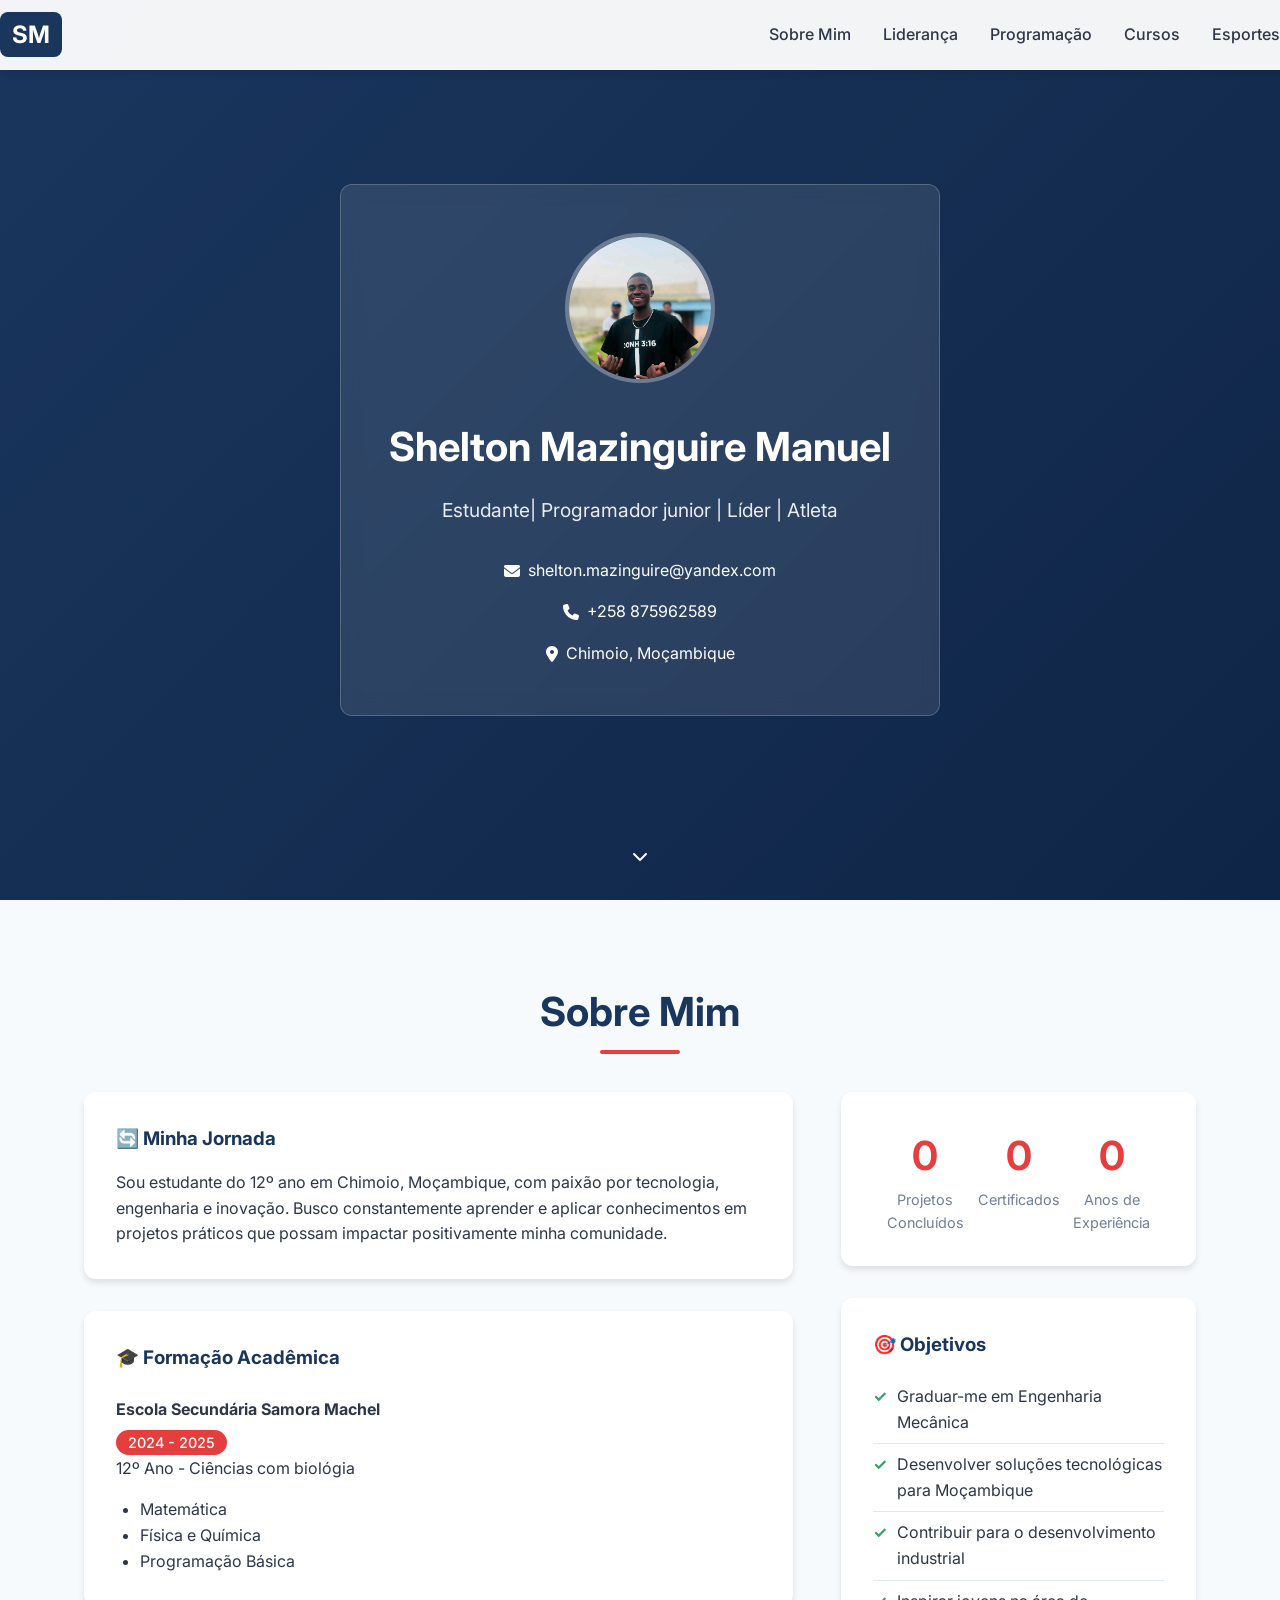
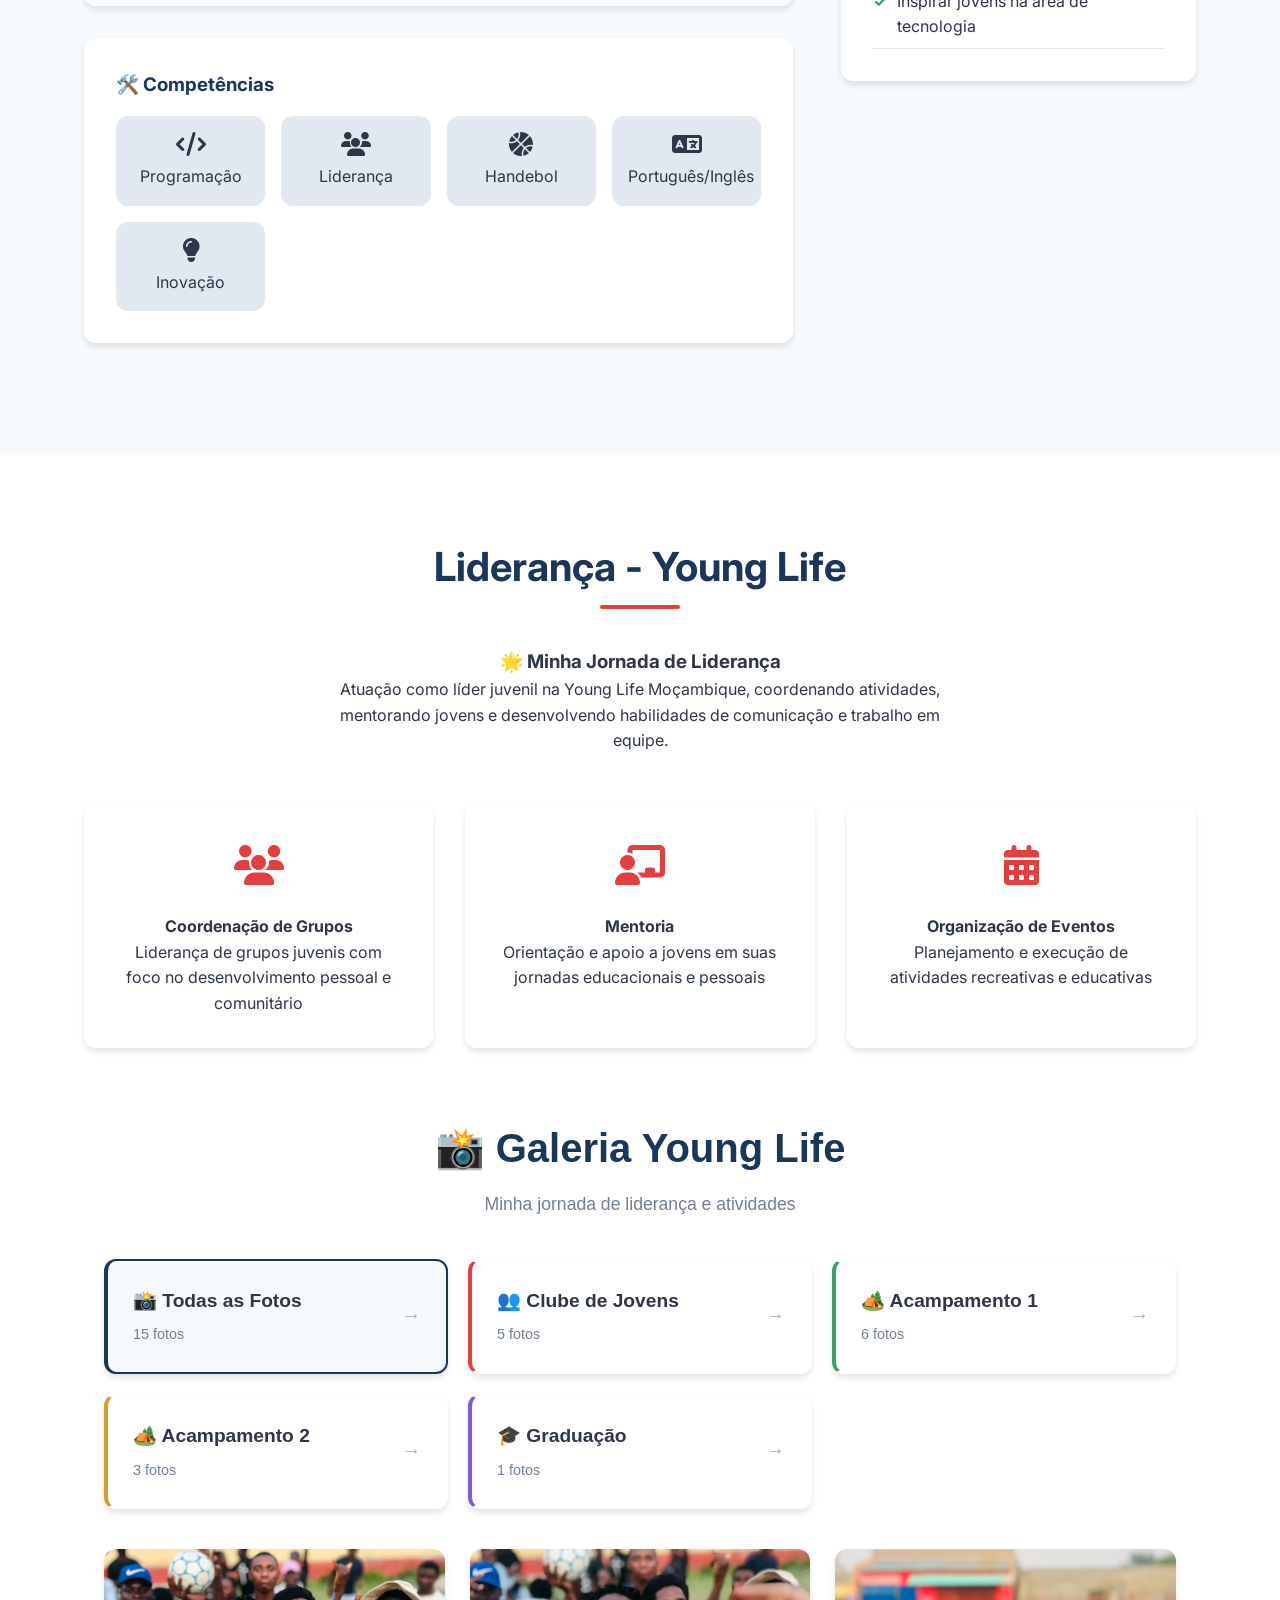
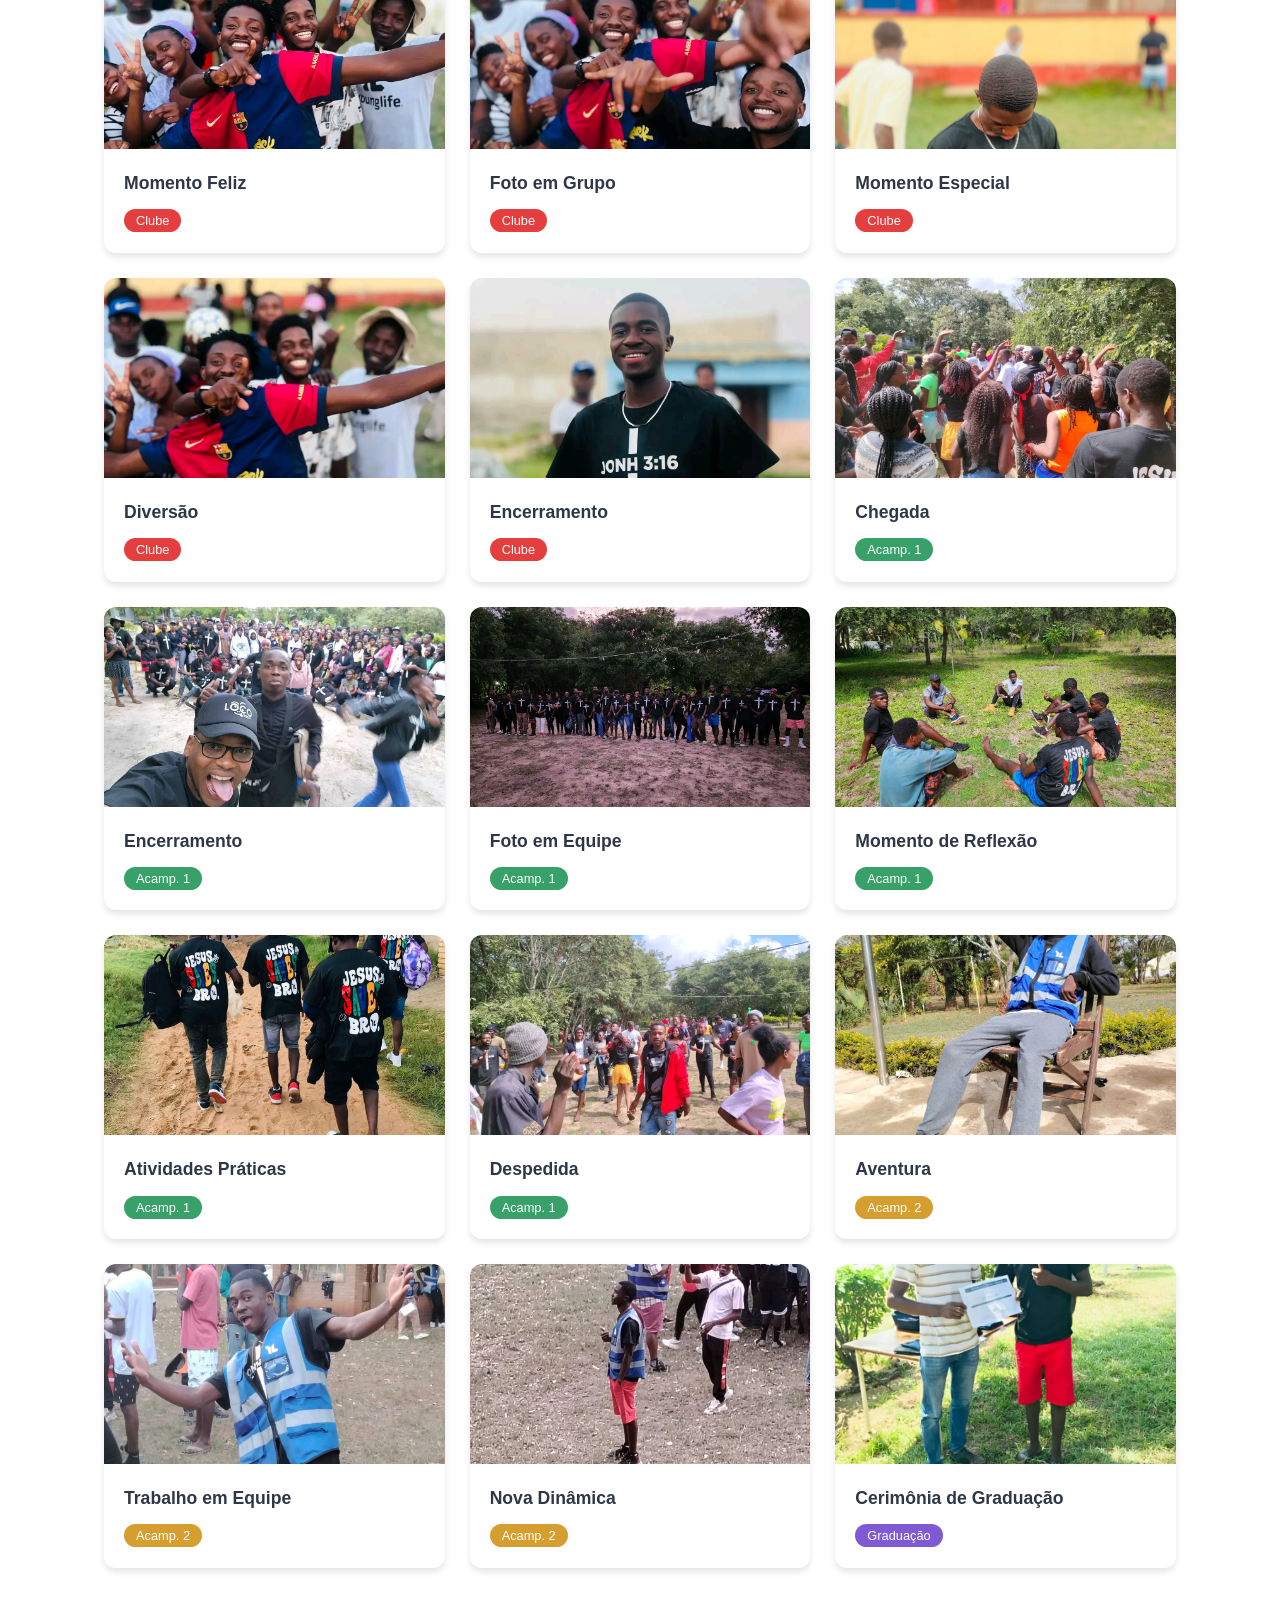
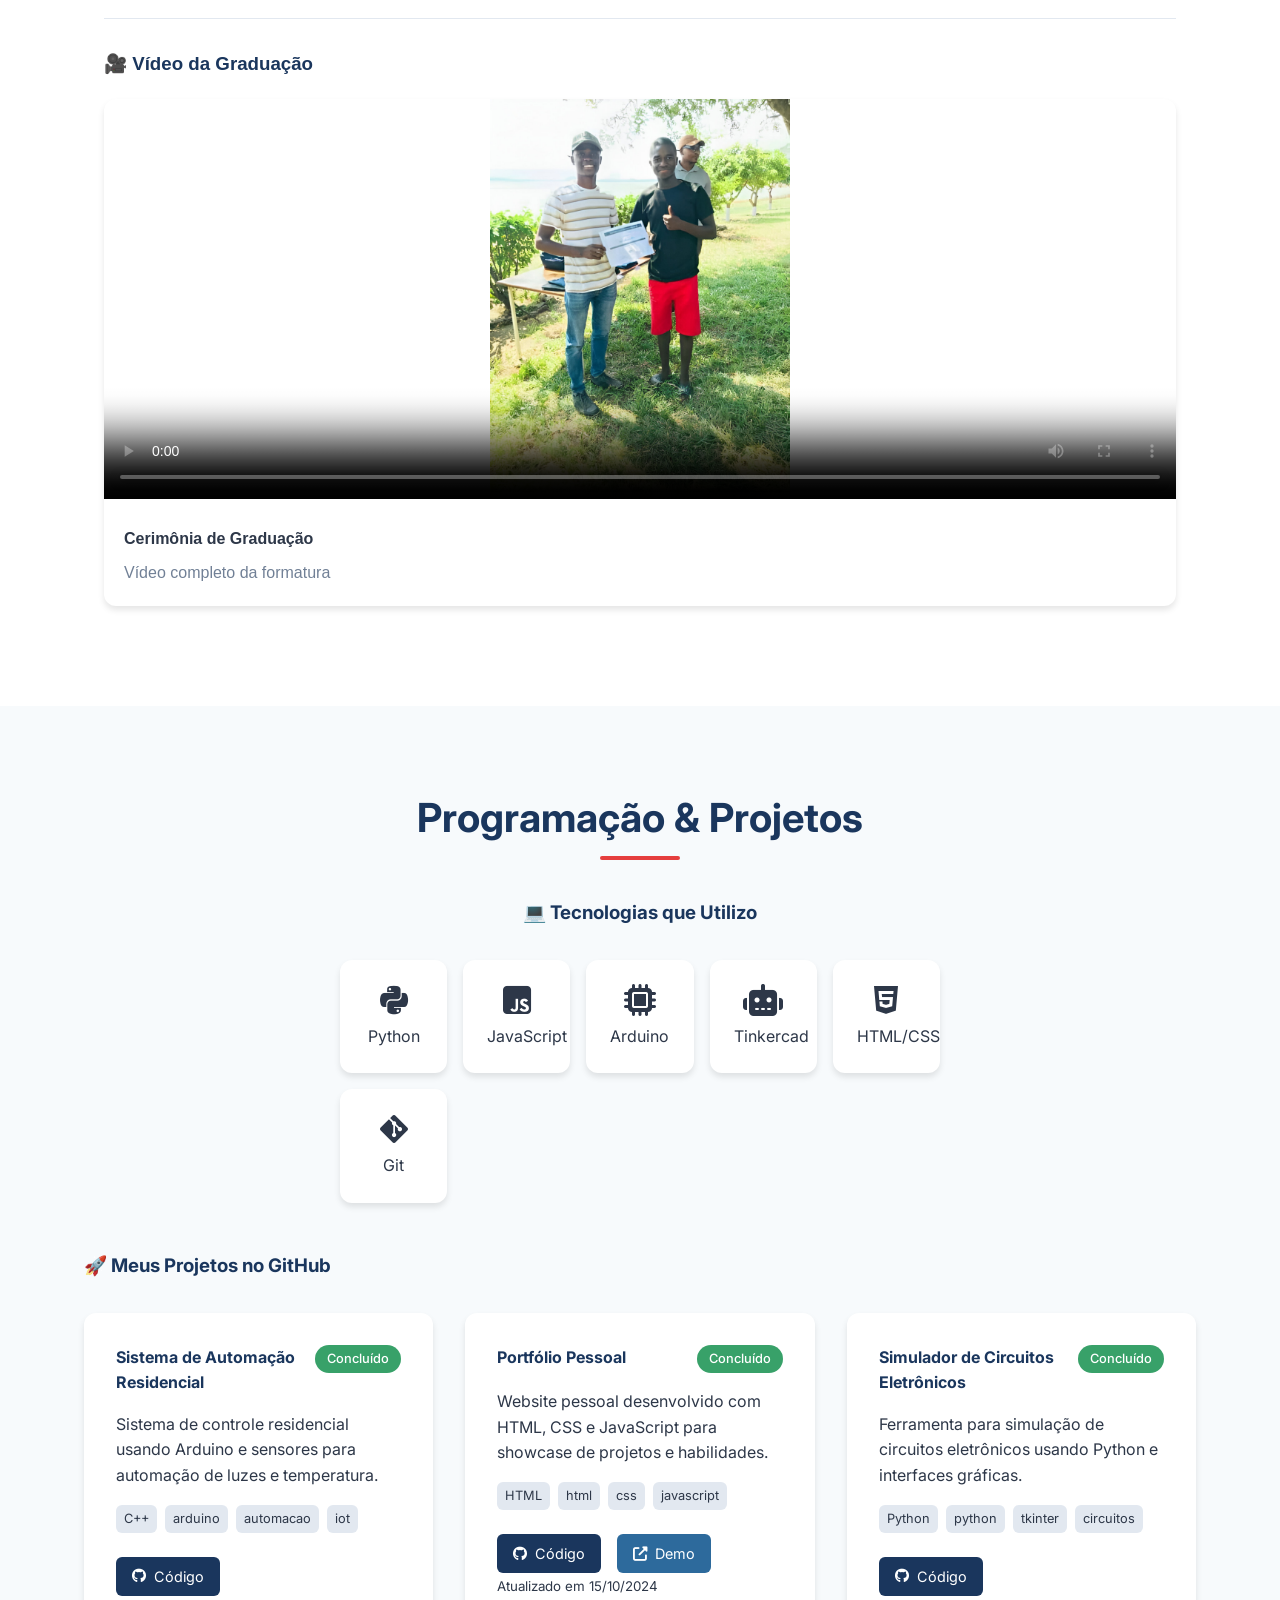
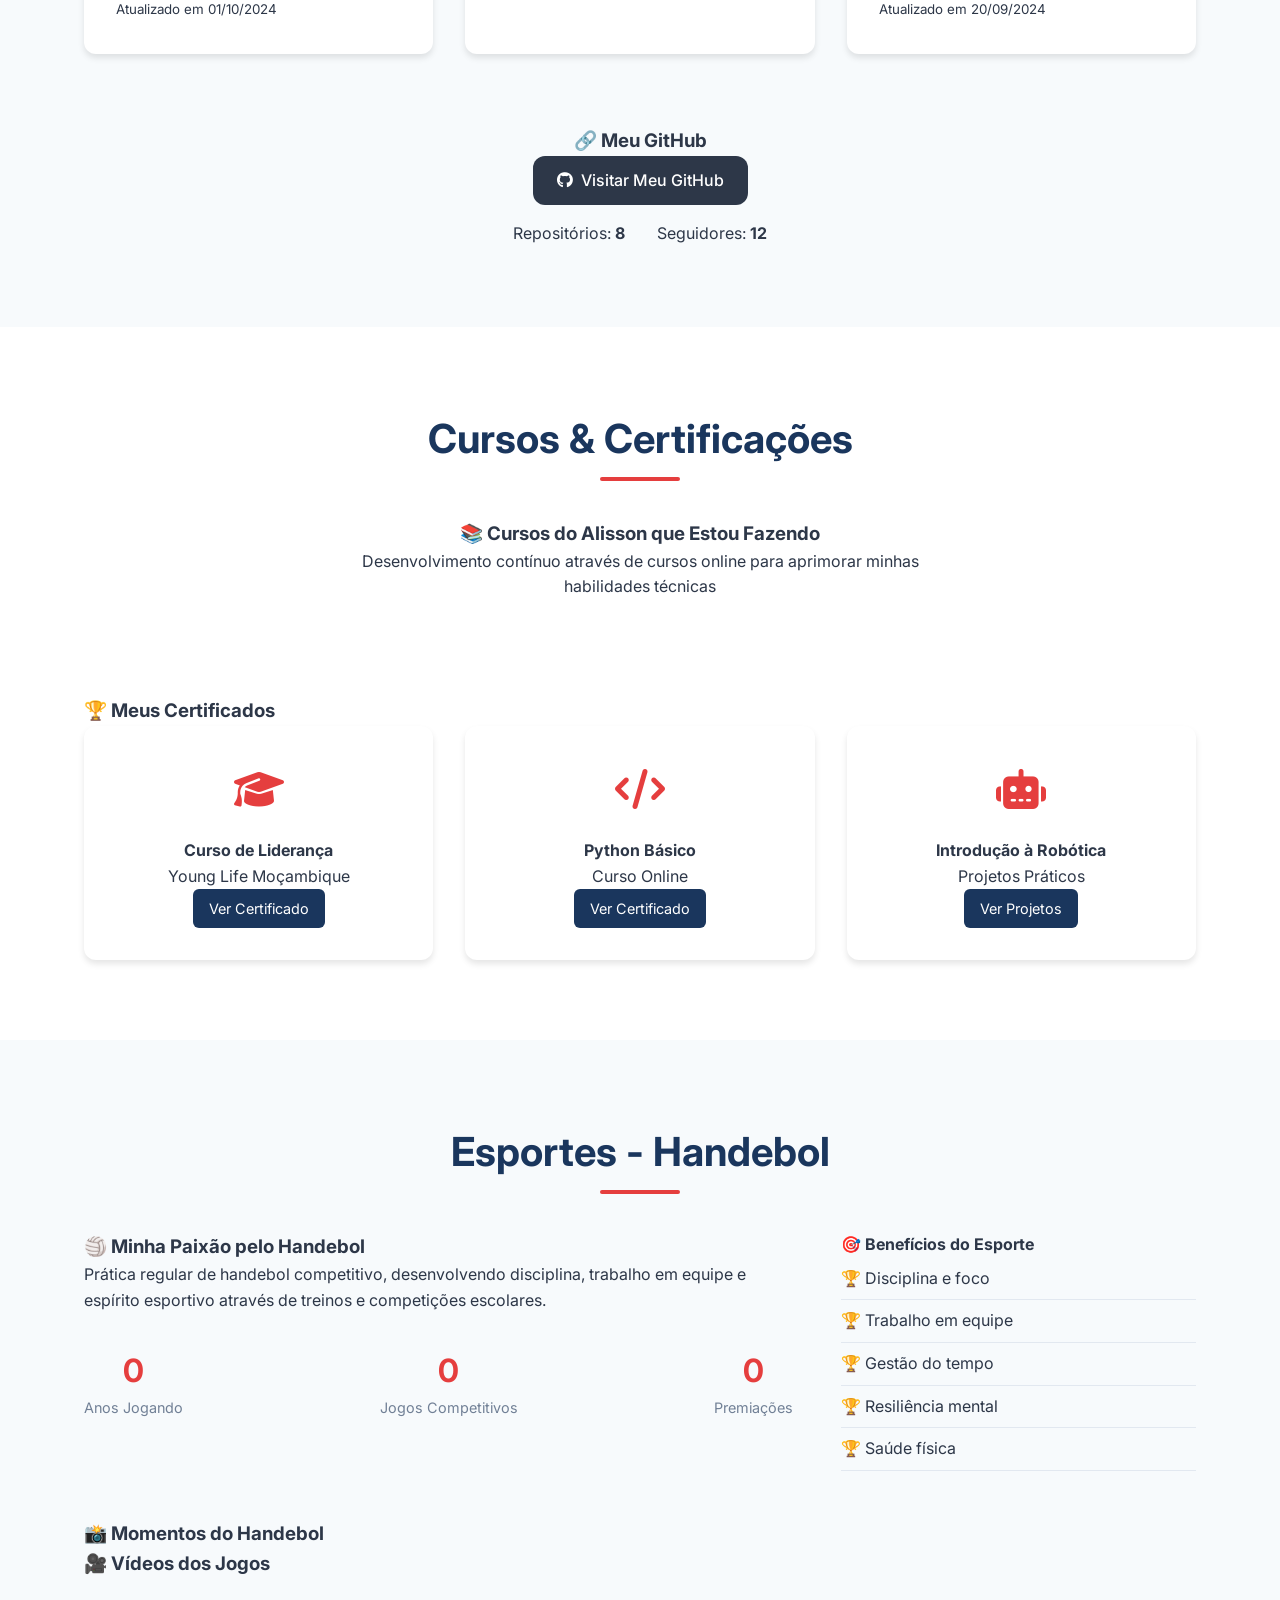
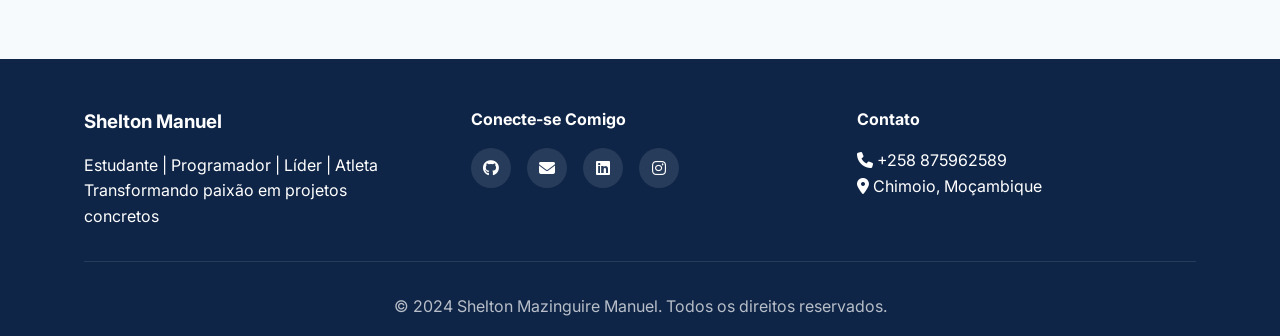
==== index.html @ 77aa652b "🎉 Deploy inicial: Portfólio profissional completo" ====
<!DOCTYPE html>
<html lang="pt-BR">
<head>
    <meta charset="UTF-8">
    <meta name="viewport" content="width=device-width, initial-scale=1.0">
    <title>Shelton Manuel | Engenharia & Tecnologia</title>
    <link rel="stylesheet" href="css/style.css">
    <link href="https://cdnjs.cloudflare.com/ajax/libs/font-awesome/6.4.0/css/all.min.css" rel="stylesheet">
    <link href="https://fonts.googleapis.com/css2?family=Inter:wght@300;400;500;600;700&display=swap" rel="stylesheet">
</head>
<body>
    <!-- Navigation -->
    <nav class="navbar">
        <div class="nav-container">
            <div class="logo">
                <span>SM</span>
            </div>
            <ul class="nav-links">
                <li><a href="#sobre">Sobre Mim</a></li>
                <li><a href="#lideranca">Liderança</a></li>
                <li><a href="#programacao">Programação</a></li>
                <li><a href="#cursos">Cursos</a></li>
                <li><a href="#esportes">Esportes</a></li>
            </ul>
            <div class="hamburger">
                <span></span>
                <span></span>
                <span></span>
            </div>
        </div>
    </nav>

    <!-- Hero Section -->
    <header class="hero">
        <div class="hero-content">
            <div class="profile-card">
                <img src="assets/images/perfil/foto-perfil.jpg" alt="Shelton Manuel" class="profile-img">
                <h1>Shelton Mazinguire Manuel</h1>
                <p class="tagline">Estudante| Programador junior | Líder | Atleta</p>
                <div class="contact-info">
                    <a href="mailto:shelton.mazinguire@yandex.com">
                        <i class="fas fa-envelope"></i>
                        shelton.mazinguire@yandex.com
                    </a>
                    <a href="tel:+258875962589">
                        <i class="fas fa-phone"></i>
                        +258 875962589
                    </a>
                    <span>
                        <i class="fas fa-map-marker-alt"></i>
                        Chimoio, Moçambique
                    </span>
                </div>
            </div>
        </div>
        <div class="scroll-down">
            <i class="fas fa-chevron-down"></i>
        </div>
    </header>

    <!-- Sobre Mim Section -->
    <section id="sobre" class="section">
        <div class="container">
            <h2 class="section-title">Sobre Mim</h2>
            <div class="sobre-content">
                <div class="sobre-text">
                    <div class="intro-card">
                        <h3>🔄 Minha Jornada</h3>
                        <p>Sou estudante do 12º ano em Chimoio, Moçambique, com paixão por tecnologia, engenharia e inovação. Busco constantemente aprender e aplicar conhecimentos em projetos práticos que possam impactar positivamente minha comunidade.</p>
                    </div>
                    
                    <div class="education-card">
                        <h3>🎓 Formação Acadêmica</h3>
                        <div class="education-item">
                            <h4>Escola Secundária Samora Machel</h4>
                            <span class="year">2024 - 2025</span>
                            <p>12º Ano - Ciências com biológia</p>
                            <ul>
                                <li>Matemática</li>
                                <li>Física e Química</li>
                                <li>Programação Básica</li>
                            </ul>
                        </div>
                    </div>

                    <div class="skills-card">
                        <h3>🛠️ Competências</h3>
                        <div class="skills-grid">
                            
                            <div class="skill-item">
                                <i class="fas fa-code"></i>
                                <span>Programação</span>
                            </div>
                            <div class="skill-item">
                                <i class="fas fa-users"></i>
                                <span>Liderança</span>
                            </div>
                            <div class="skill-item">
                                <i class="fas fa-basketball-ball"></i>
                                <span>Handebol</span>
                            </div>
                            <div class="skill-item">
                                <i class="fas fa-language"></i>
                                <span>Português/Inglês</span>
                            </div>
                            <div class="skill-item">
                                <i class="fas fa-lightbulb"></i>
                                <span>Inovação</span>
                            </div>
                        </div>
                    </div>
                </div>
                
                <div class="sobre-visual">
                    <div class="stats-card">
                        <div class="stat">
                            <div class="stat-number" data-count="5">0</div>
                            <div class="stat-label">Projetos Concluídos</div>
                        </div>
                        <div class="stat">
                            <div class="stat-number" data-count="3">0</div>
                            <div class="stat-label">Certificados</div>
                        </div>
                        <div class="stat">
                            <div class="stat-number" data-count="2">0</div>
                            <div class="stat-label">Anos de Experiência</div>
                        </div>
                    </div>
                    
                    <div class="goals-card">
                        <h3>🎯 Objetivos</h3>
                        <ul>
                            <li>Graduar-me em Engenharia Mecânica</li>
                            <li>Desenvolver soluções tecnológicas para Moçambique</li>
                            <li>Contribuir para o desenvolvimento industrial</li>
                            <li>Inspirar jovens na área de tecnologia</li>
                        </ul>
                    </div>
                </div>
            </div>
        </div>
    </section>

    <!-- Liderança Section -->
    <section id="lideranca" class="section bg-light">
        <div class="container">
            <h2 class="section-title">Liderança - Young Life</h2>
            <div class="lideranca-intro">
                <h3>🌟 Minha Jornada de Liderança</h3>
                <p>Atuação como líder juvenil na Young Life Moçambique, coordenando atividades, mentorando jovens e desenvolvendo habilidades de comunicação e trabalho em equipe.</p>
            </div>

            <div class="atividades-grid">
                <div class="atividade-card">
                    <div class="atividade-icon">
                        <i class="fas fa-users"></i>
                    </div>
                    <h4>Coordenação de Grupos</h4>
                    <p>Liderança de grupos juvenis com foco no desenvolvimento pessoal e comunitário</p>
                </div>
                
                <div class="atividade-card">
                    <div class="atividade-icon">
                        <i class="fas fa-chalkboard-teacher"></i>
                    </div>
                    <h4>Mentoria</h4>
                    <p>Orientação e apoio a jovens em suas jornadas educacionais e pessoais</p>
                </div>
                
                <div class="atividade-card">
                    <div class="atividade-icon">
                        <i class="fas fa-calendar-alt"></i>
                    </div>
                    <h4>Organização de Eventos</h4>
                    <p>Planejamento e execução de atividades recreativas e educativas</p>
                </div>
            </div>

            <!-- Galeria Profissional Young Life -->
          <div class="younglife-gallery-section">
            <div id="youngLifeGallery">
        <!-- A galeria profissional será carregada aqui pelo JavaScript -->
               </div>
                </div>
           
        </div>
    </section>

    <!-- Programação Section -->
    <section id="programacao" class="section">
        <div class="container">
            <h2 class="section-title">Programação & Projetos</h2>
            
            <div class="tech-stack">
                <h3>💻 Tecnologias que Utilizo</h3>
                <div class="tech-grid">
                    <div class="tech-item">
                        <i class="fab fa-python"></i>
                        <span>Python</span>
                    </div>
                    <div class="tech-item">
                        <i class="fab fa-js-square"></i>
                        <span>JavaScript</span>
                    </div>
                    <div class="tech-item">
                        <i class="fas fa-microchip"></i>
                        <span>Arduino</span>
                    </div>
                    <div class="tech-item">
                        <i class="fas fa-robot"></i>
                        <span>Tinkercad</span>
                    </div>
                    <div class="tech-item">
                        <i class="fab fa-html5"></i>
                        <span>HTML/CSS</span>
                    </div>
                    <div class="tech-item">
                        <i class="fab fa-git-alt"></i>
                        <span>Git</span>
                    </div>
                </div>
            </div>

            <!-- Projetos GitHub -->
            <div class="projetos-section">
                <h3>🚀 Meus Projetos no GitHub</h3>
                <div class="projetos-grid" id="projetosGitHub">
                    <!-- Projetos carregados via JavaScript -->
                </div>
            </div>

            <!-- Links GitHub -->
            <div class="github-links">
                <h3>🔗 Meu GitHub</h3>
                <div class="github-stats">
                    <a href="https://github.com/sheltonmanuel" class="github-btn" target="_blank">
                        <i class="fab fa-github"></i>
                        Visitar Meu GitHub
                    </a>
                    <div class="stats">
                        <span class="stat">Repositórios: <strong id="repoCount">0</strong></span>
                        <span class="stat">Seguidores: <strong id="followersCount">0</strong></span>
                    </div>
                </div>
            </div>
        </div>
    </section>

    <!-- Cursos Section -->
    <section id="cursos" class="section bg-light">
        <div class="container">
            <h2 class="section-title">Cursos & Certificações</h2>
            
            <div class="cursos-header">
                <h3>📚 Cursos do Alisson que Estou Fazendo</h3>
                <p>Desenvolvimento contínuo através de cursos online para aprimorar minhas habilidades técnicas</p>
            </div>

            <div class="cursos-grid" id="cursosGrid">
                <!-- Cursos carregados via JavaScript -->
            </div>

            <!-- Certificados -->
            <div class="certificados-section">
                <h3>🏆 Meus Certificados</h3>
                <div class="certificados-grid">
                    <div class="certificado-card">
                        <div class="certificado-icon">
                            <i class="fas fa-graduation-cap"></i>
                        </div>
                        <h4>Curso de Liderança</h4>
                        <p>Young Life Moçambique</p>
                        <a href="#" class="btn-link">Ver Certificado</a>
                    </div>
                    
                    <div class="certificado-card">
                        <div class="certificado-icon">
                            <i class="fas fa-code"></i>
                        </div>
                        <h4>Python Básico</h4>
                        <p>Curso Online</p>
                        <a href="#" class="btn-link">Ver Certificado</a>
                    </div>
                    
                    <div class="certificado-card">
                        <div class="certificado-icon">
                            <i class="fas fa-robot"></i>
                        </div>
                        <h4>Introdução à Robótica</h4>
                        <p>Projetos Práticos</p>
                        <a href="#" class="btn-link">Ver Projetos</a>
                    </div>
                </div>
            </div>
        </div>
    </section>

    <!-- Esportes Section -->
    <section id="esportes" class="section">
        <div class="container">
            <h2 class="section-title">Esportes - Handebol</h2>
            
            <div class="esportes-intro">
                <div class="esportes-content">
                    <h3>🏐 Minha Paixão pelo Handebol</h3>
                    <p>Prática regular de handebol competitivo, desenvolvendo disciplina, trabalho em equipe e espírito esportivo através de treinos e competições escolares.</p>
                    
                    <div class="esportes-stats">
                        <div class="esporte-stat">
                            <div class="esporte-number" data-count="3">0</div>
                            <div class="esporte-label">Anos Jogando</div>
                        </div>
                        <div class="esporte-stat">
                            <div class="esporte-number" data-count="15">0</div>
                            <div class="esporte-label">Jogos Competitivos</div>
                        </div>
                        <div class="esporte-stat">
                            <div class="esporte-number" data-count="5">0</div>
                            <div class="esporte-label">Premiações</div>
                        </div>
                    </div>
                </div>
                
                <div class="esportes-beneficios">
                    <h4>🎯 Benefícios do Esporte</h4>
                    <ul>
                        <li>Disciplina e foco</li>
                        <li>Trabalho em equipe</li>
                        <li>Gestão do tempo</li>
                        <li>Resiliência mental</li>
                        <li>Saúde física</li>
                    </ul>
                </div>
            </div>

            <!-- Galeria de Esportes -->
            <div class="galeria-esportes">
                <h3>📸 Momentos do Handebol</h3>
                <div class="galeria-grid" id="galeriaEsportes">
                    <!-- Fotos carregadas via JavaScript -->
                </div>
            </div>

            <!-- Vídeos -->
            <div class="videos-section">
                <h3>🎥 Vídeos dos Jogos</h3>
                <div class="videos-grid" id="videosGrid">
                    <!-- Vídeos carregados via JavaScript -->
                </div>
            </div>
        </div>
    </section>

    <!-- Footer -->
    <footer class="footer">
        <div class="container">
            <div class="footer-content">
                <div class="footer-info">
                    <h3>Shelton Manuel</h3>
                    <p>Estudante | Programador | Líder | Atleta</p>
                    <p>Transformando paixão em projetos concretos</p>
                </div>
                
                <div class="footer-links">
                    <h4>Conecte-se Comigo</h4>
                    <div class="social-links">
                        <a href="https://github.com/sheltonmanuel" target="_blank">
                            <i class="fab fa-github"></i>
                        </a>
                        <a href="mailto:shelton.mazinguire@yandex.com">
                            <i class="fas fa-envelope"></i>
                        </a>
                        <a href="#">
                            <i class="fab fa-linkedin"></i>
                        </a>
                        <a href="#">
                            <i class="fab fa-instagram"></i>
                        </a>
                    </div>
                </div>
                
                <div class="footer-contact">
                    <h4>Contato</h4>
                    <p><i class="fas fa-phone"></i> +258 875962589</p>
                    <p><i class="fas fa-map-marker-alt"></i> Chimoio, Moçambique</p>
                </div>
            </div>
            
            <div class="footer-bottom">
                <p>&copy; 2024 Shelton Mazinguire Manuel. Todos os direitos reservados.</p>
            </div>
        </div>
    </footer>

    <!-- Scripts -->
    <script src="js/main.js"></script>
    <script src="js/galeria.js"></script>
    <script src="js/projetos.js"></script>
</body>
</html>
---- css/style.css ----
:root {
    --primary: #1a365d;
    --primary-dark: #0f2547;
    --secondary: #2d6a9c;
    --accent: #e53e3e;
    --accent-light: #fc8181;
    --light: #f7fafc;
    --dark: #2d3748;
    --gray: #718096;
    --gray-light: #e2e8f0;
    --success: #38a169;
    --transition: all 0.3s ease;
    --shadow: 0 4px 6px rgba(0, 0, 0, 0.1);
    --shadow-lg: 0 10px 25px rgba(0, 0, 0, 0.15);
    --radius: 12px;
}

* {
    margin: 0;
    padding: 0;
    box-sizing: border-box;
}

html {
    scroll-behavior: smooth;
}

body {
    font-family: 'Inter', sans-serif;
    background-color: var(--light);
    color: var(--dark);
    line-height: 1.6;
}

.container {
    width: 90%;
    max-width: 1200px;
    margin: 0 auto;
    padding: 0 20px;
}

.section {
    padding: 80px 0;
}

.bg-light {
    background: white;
}

/* Navigation */
.navbar {
    position: fixed;
    top: 0;
    left: 0;
    width: 100%;
    background: rgba(255, 255, 255, 0.95);
    backdrop-filter: blur(10px);
    z-index: 1000;
    padding: 1rem 0;
    box-shadow: var(--shadow);
}

.nav-container {
    display: flex;
    justify-content: space-between;
    align-items: center;
}

.logo {
    font-size: 1.5rem;
    font-weight: 700;
    color: var(--primary);
}

.logo span {
    background: var(--primary);
    color: white;
    padding: 8px 12px;
    border-radius: 8px;
}

.nav-links {
    display: flex;
    list-style: none;
    gap: 2rem;
}

.nav-links a {
    text-decoration: none;
    color: var(--dark);
    font-weight: 500;
    transition: var(--transition);
    position: relative;
}

.nav-links a:hover {
    color: var(--accent);
}

.nav-links a::after {
    content: '';
    position: absolute;
    bottom: -5px;
    left: 0;
    width: 0;
    height: 2px;
    background: var(--accent);
    transition: var(--transition);
}

.nav-links a:hover::after {
    width: 100%;
}

.hamburger {
    display: none;
    flex-direction: column;
    gap: 4px;
    cursor: pointer;
}

.hamburger span {
    width: 25px;
    height: 3px;
    background: var(--dark);
    transition: var(--transition);
}

/* Hero Section */
.hero {
    background: linear-gradient(135deg, var(--primary) 0%, var(--primary-dark) 100%);
    color: white;
    min-height: 100vh;
    display: flex;
    align-items: center;
    justify-content: center;
    position: relative;
    text-align: center;
}

.hero-content {
    max-width: 800px;
    padding: 2rem;
}

.profile-card {
    background: rgba(255, 255, 255, 0.1);
    backdrop-filter: blur(10px);
    padding: 3rem;
    border-radius: var(--radius);
    border: 1px solid rgba(255, 255, 255, 0.2);
}

.profile-img {
    width: 150px;
    height: 150px;
    border-radius: 50%;
    object-fit: cover;
    border: 4px solid rgba(255, 255, 255, 0.3);
    margin-bottom: 1.5rem;
}

.hero h1 {
    font-size: 2.5rem;
    margin-bottom: 1rem;
}

.tagline {
    font-size: 1.2rem;
    margin-bottom: 2rem;
    opacity: 0.9;
}

.contact-info {
    display: flex;
    flex-direction: column;
    gap: 1rem;
    align-items: center;
}

.contact-info a, .contact-info span {
    color: white;
    text-decoration: none;
    display: flex;
    align-items: center;
    gap: 0.5rem;
    transition: var(--transition);
}

.contact-info a:hover {
    color: var(--accent-light);
}

.scroll-down {
    position: absolute;
    bottom: 30px;
    left: 50%;
    transform: translateX(-50%);
    animation: bounce 2s infinite;
}

@keyframes bounce {
    0%, 20%, 50%, 80%, 100% {
        transform: translateY(0) translateX(-50%);
    }
    40% {
        transform: translateY(-10px) translateX(-50%);
    }
    60% {
        transform: translateY(-5px) translateX(-50%);
    }
}

/* Section Titles */
.section-title {
    text-align: center;
    font-size: 2.5rem;
    margin-bottom: 3rem;
    color: var(--primary);
    position: relative;
}

.section-title::after {
    content: '';
    position: absolute;
    bottom: -10px;
    left: 50%;
    transform: translateX(-50%);
    width: 80px;
    height: 4px;
    background: var(--accent);
    border-radius: 2px;
}

/* Sobre Mim Section */
.sobre-content {
    display: grid;
    grid-template-columns: 2fr 1fr;
    gap: 3rem;
}

.intro-card, .education-card, .skills-card, .stats-card, .goals-card {
    background: white;
    padding: 2rem;
    border-radius: var(--radius);
    box-shadow: var(--shadow);
    margin-bottom: 2rem;
}

.intro-card h3, .education-card h3, .skills-card h3, .goals-card h3 {
    color: var(--primary);
    margin-bottom: 1rem;
    display: flex;
    align-items: center;
    gap: 0.5rem;
}

.education-item {
    margin-top: 1.5rem;
}

.education-item h4 {
    color: var(--dark);
    margin-bottom: 0.5rem;
}

.year {
    background: var(--accent);
    color: white;
    padding: 4px 12px;
    border-radius: 20px;
    font-size: 0.9rem;
    font-weight: 500;
}

.education-item ul {
    margin-top: 1rem;
    padding-left: 1.5rem;
}

.skills-grid {
    display: grid;
    grid-template-columns: repeat(auto-fit, minmax(120px, 1fr));
    gap: 1rem;
    margin-top: 1rem;
}

.skill-item {
    background: var(--gray-light);
    padding: 1rem;
    border-radius: var(--radius);
    text-align: center;
    transition: var(--transition);
}

.skill-item:hover {
    background: var(--primary);
    color: white;
    transform: translateY(-5px);
}

.skill-item i {
    font-size: 1.5rem;
    margin-bottom: 0.5rem;
    display: block;
}

.stats-card {
    display: flex;
    justify-content: space-between;
    text-align: center;
}

.stat-number {
    font-size: 2.5rem;
    font-weight: 700;
    color: var(--accent);
}

.stat-label {
    font-size: 0.9rem;
    color: var(--gray);
}

.goals-card ul {
    list-style: none;
}

.goals-card li {
    padding: 0.5rem 0;
    border-bottom: 1px solid var(--gray-light);
    position: relative;
    padding-left: 1.5rem;
}

.goals-card li::before {
    content: '✓';
    position: absolute;
    left: 0;
    color: var(--success);
    font-weight: bold;
}

/* Liderança Section */
.lideranca-intro {
    text-align: center;
    max-width: 600px;
    margin: 0 auto 3rem;
}

.atividades-grid {
    display: grid;
    grid-template-columns: repeat(auto-fit, minmax(250px, 1fr));
    gap: 2rem;
    margin-bottom: 3rem;
}

.atividade-card {
    background: white;
    padding: 2rem;
    border-radius: var(--radius);
    text-align: center;
    box-shadow: var(--shadow);
    transition: var(--transition);
}

.atividade-card:hover {
    transform: translateY(-5px);
    box-shadow: var(--shadow-lg);
}

.atividade-icon {
    font-size: 2.5rem;
    color: var(--accent);
    margin-bottom: 1rem;
}

/* Galeria */
.galeria-section {
    margin-top: 3rem;
}

.galeria-section h3 {
    margin-bottom: 2rem;
    color: var(--primary);
}

.galeria-grid {
    display: grid;
    grid-template-columns: repeat(auto-fit, minmax(250px, 1fr));
    gap: 1rem;
}

.galeria-item {
    position: relative;
    border-radius: var(--radius);
    overflow: hidden;
    cursor: pointer;
    aspect-ratio: 1;
}

.galeria-item img {
    width: 100%;
    height: 100%;
    object-fit: cover;
    transition: var(--transition);
}

.galeria-item:hover img {
    transform: scale(1.1);
}

/* Programação Section */
.tech-stack {
    margin-bottom: 3rem;
}

.tech-stack h3 {
    text-align: center;
    margin-bottom: 2rem;
    color: var(--primary);
}

.tech-grid {
    display: grid;
    grid-template-columns: repeat(auto-fit, minmax(100px, 1fr));
    gap: 1rem;
    max-width: 600px;
    margin: 0 auto;
}

.tech-item {
    background: white;
    padding: 1.5rem;
    border-radius: var(--radius);
    text-align: center;
    box-shadow: var(--shadow);
    transition: var(--transition);
}

.tech-item:hover {
    transform: translateY(-5px);
    box-shadow: var(--shadow-lg);
}

.tech-item i {
    font-size: 2rem;
    margin-bottom: 0.5rem;
    display: block;
}

/* Projetos */
.projetos-section {
    margin: 3rem 0;
}

.projetos-section h3 {
    margin-bottom: 2rem;
    color: var(--primary);
}

.projetos-grid {
    display: grid;
    grid-template-columns: repeat(auto-fit, minmax(300px, 1fr));
    gap: 2rem;
}

.projeto-card {
    background: white;
    padding: 2rem;
    border-radius: var(--radius);
    box-shadow: var(--shadow);
    transition: var(--transition);
}

.projeto-card:hover {
    transform: translateY(-5px);
    box-shadow: var(--shadow-lg);
}

.projeto-card h4 {
    color: var(--primary);
    margin-bottom: 1rem;
}

.projeto-links {
    display: flex;
    gap: 1rem;
    margin-top: 1rem;
}

.btn-link {
    display: inline-flex;
    align-items: center;
    gap: 0.5rem;
    padding: 8px 16px;
    background: var(--primary);
    color: white;
    text-decoration: none;
    border-radius: 6px;
    font-size: 0.9rem;
    transition: var(--transition);
}

.btn-link:hover {
    background: var(--primary-dark);
}

.github-links {
    text-align: center;
    margin-top: 3rem;
}

.github-btn {
    display: inline-flex;
    align-items: center;
    gap: 0.5rem;
    padding: 12px 24px;
    background: var(--dark);
    color: white;
    text-decoration: none;
    border-radius: var(--radius);
    font-weight: 500;
    transition: var(--transition);
    margin-bottom: 1rem;
}

.github-btn:hover {
    background: #2b2b2b;
    transform: translateY(-2px);
}

.stats {
    display: flex;
    justify-content: center;
    gap: 2rem;
}

/* Cursos Section */
.cursos-header {
    text-align: center;
    max-width: 600px;
    margin: 0 auto 3rem;
}

.cursos-grid {
    display: grid;
    grid-template-columns: repeat(auto-fit, minmax(300px, 1fr));
    gap: 2rem;
    margin-bottom: 3rem;
}

.curso-card {
    background: white;
    padding: 2rem;
    border-radius: var(--radius);
    box-shadow: var(--shadow);
    transition: var(--transition);
}

.curso-card:hover {
    transform: translateY(-5px);
    box-shadow: var(--shadow-lg);
}

.curso-status {
    display: inline-block;
    padding: 4px 12px;
    border-radius: 20px;
    font-size: 0.8rem;
    font-weight: 500;
    margin-bottom: 1rem;
}

.status-completo {
    background: var(--success);
    color: white;
}

.status-andamento {
    background: var(--accent);
    color: white;
}

.certificados-grid {
    display: grid;
    grid-template-columns: repeat(auto-fit, minmax(250px, 1fr));
    gap: 2rem;
}

.certificado-card {
    background: white;
    padding: 2rem;
    border-radius: var(--radius);
    text-align: center;
    box-shadow: var(--shadow);
    transition: var(--transition);
}

.certificado-card:hover {
    transform: translateY(-5px);
    box-shadow: var(--shadow-lg);
}

.certificado-icon {
    font-size: 2.5rem;
    color: var(--accent);
    margin-bottom: 1rem;
}

/* Esportes Section */
.esportes-intro {
    display: grid;
    grid-template-columns: 2fr 1fr;
    gap: 3rem;
    margin-bottom: 3rem;
}

.esportes-stats {
    display: flex;
    justify-content: space-between;
    margin: 2rem 0;
}

.esporte-stat {
    text-align: center;
}

.esporte-number {
    font-size: 2rem;
    font-weight: 700;
    color: var(--accent);
}

.esporte-label {
    font-size: 0.9rem;
    color: var(--gray);
}

.esportes-beneficios ul {
    list-style: none;
}

.esportes-beneficios li {
    padding: 0.5rem 0;
    border-bottom: 1px solid var(--gray-light);
    position: relative;
    padding-left: 1.5rem;
}

.esportes-beneficios li::before {
    content: '🏆';
    position: absolute;
    left: 0;
}

.videos-grid {
    display: grid;
    grid-template-columns: repeat(auto-fit, minmax(300px, 1fr));
    gap: 2rem;
}

.video-item {
    background: white;
    border-radius: var(--radius);
    overflow: hidden;
    box-shadow: var(--shadow);
}

.video-item video {
    width: 100%;
    height: 200px;
    object-fit: cover;
}

.video-info {
    padding: 1rem;
}

/* Footer */
.footer {
    background: var(--primary-dark);
    color: white;
    padding: 3rem 0 1rem;
}

.footer-content {
    display: grid;
    grid-template-columns: repeat(auto-fit, minmax(250px, 1fr));
    gap: 3rem;
    margin-bottom: 2rem;
}

.footer h3, .footer h4 {
    margin-bottom: 1rem;
}

.social-links {
    display: flex;
    gap: 1rem;
}

.social-links a {
    display: flex;
    align-items: center;
    justify-content: center;
    width: 40px;
    height: 40px;
    background: rgba(255, 255, 255, 0.1);
    border-radius: 50%;
    color: white;
    text-decoration: none;
    transition: var(--transition);
}

.social-links a:hover {
    background: var(--accent);
    transform: translateY(-3px);
}

.footer-bottom {
    text-align: center;
    padding-top: 2rem;
    border-top: 1px solid rgba(255, 255, 255, 0.1);
    color: rgba(255, 255, 255, 0.7);
}

/* Responsive */
@media (max-width: 768px) {
    .hamburger {
        display: flex;
    }
    
    .nav-links {
        display: none;
    }
    
    .sobre-content {
        grid-template-columns: 1fr;
    }
    
    .esportes-intro {
        grid-template-columns: 1fr;
    }
    
    .stats-card {
        flex-direction: column;
        gap: 1rem;
    }
    
    .hero h1 {
        font-size: 2rem;
    }
}

@media (max-width: 480px) {
    .section {
        padding: 60px 0;
    }
    
    .section-title {
        font-size: 2rem;
    }
    
    .galeria-grid {
        grid-template-columns: 1fr;
    }
}
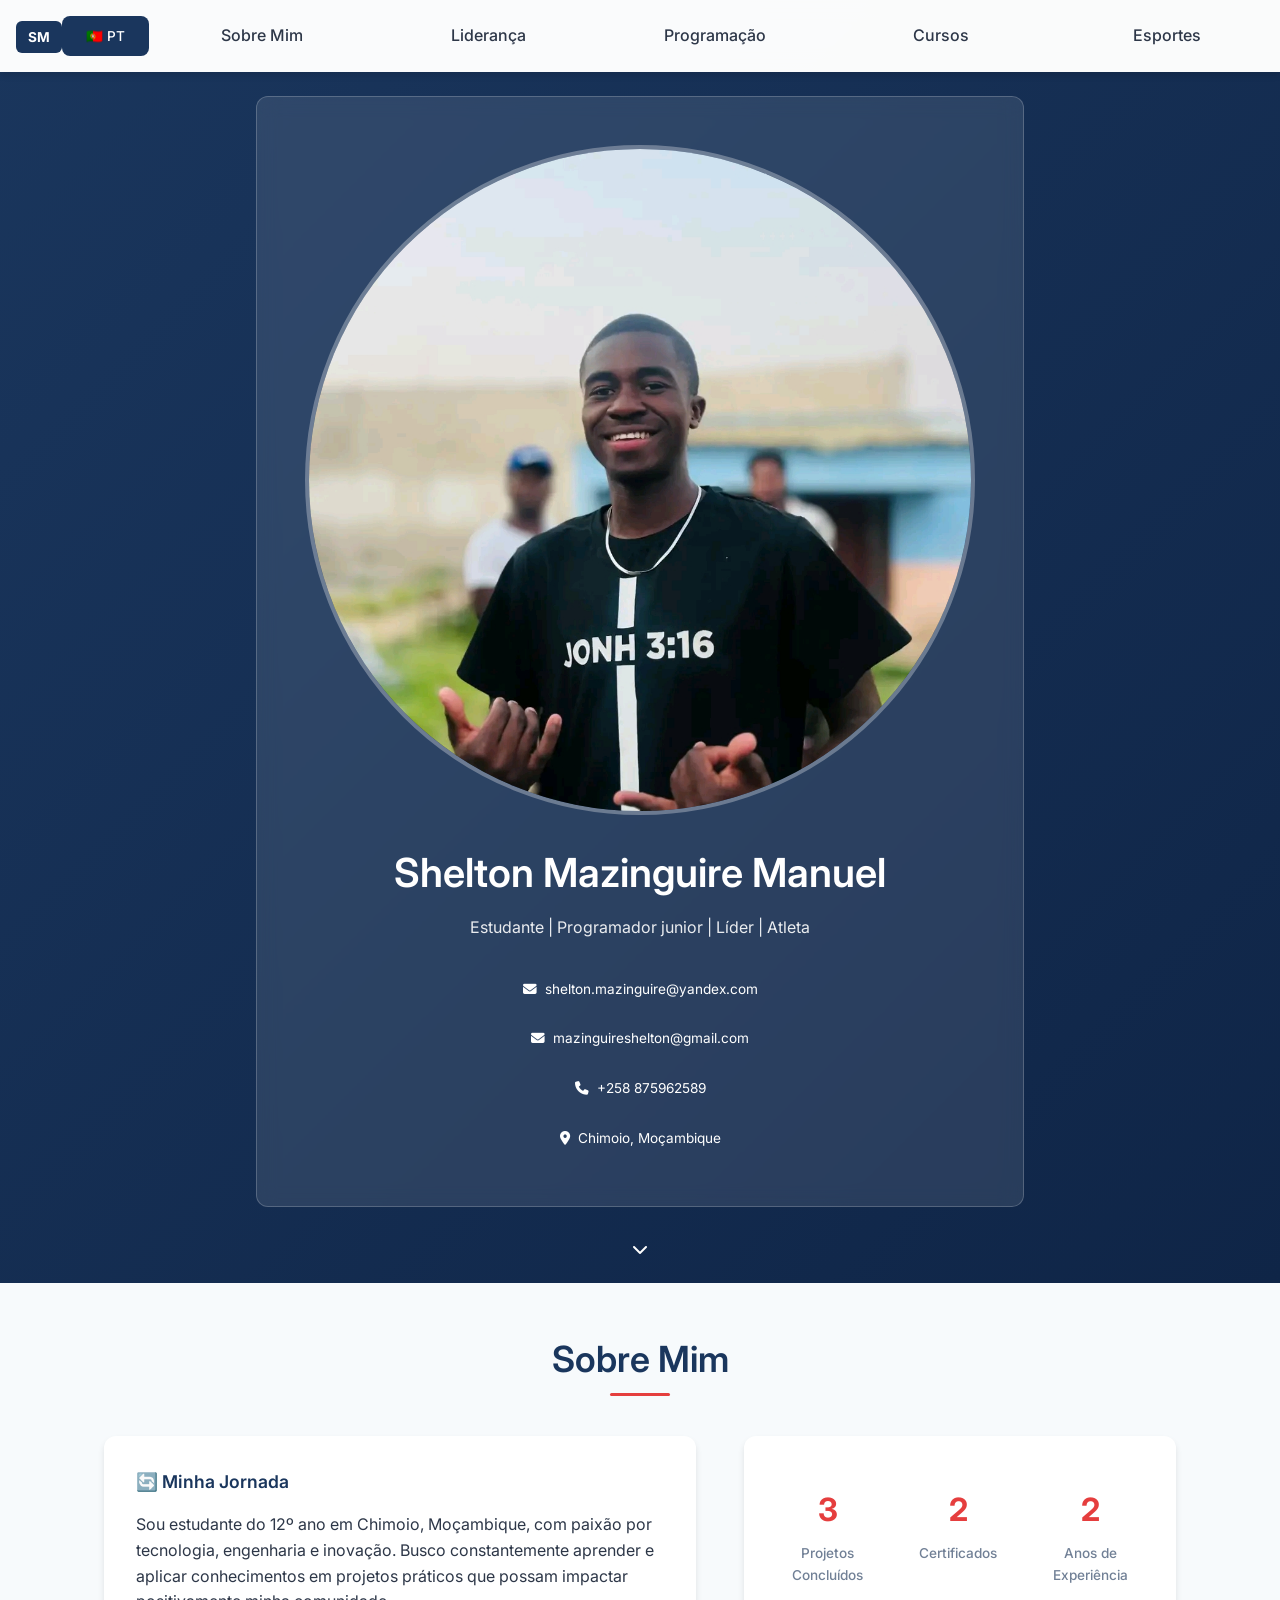
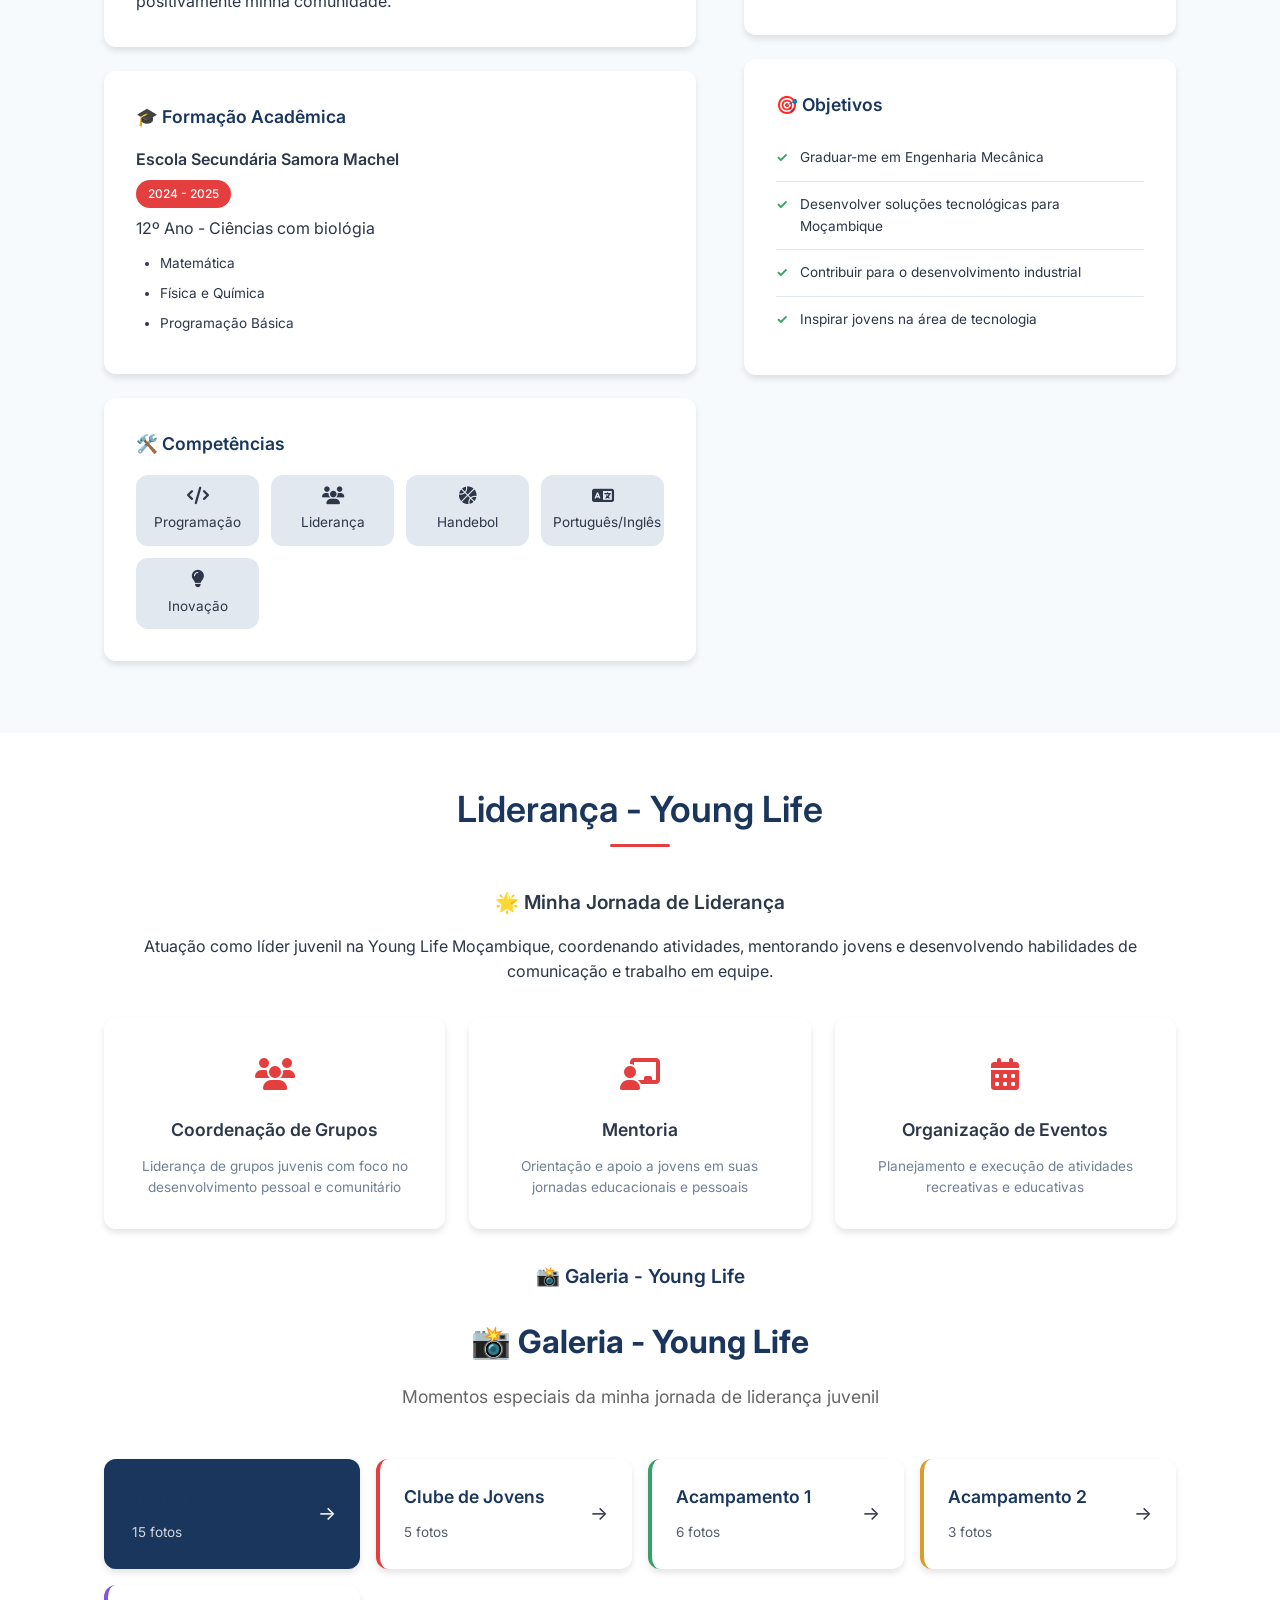
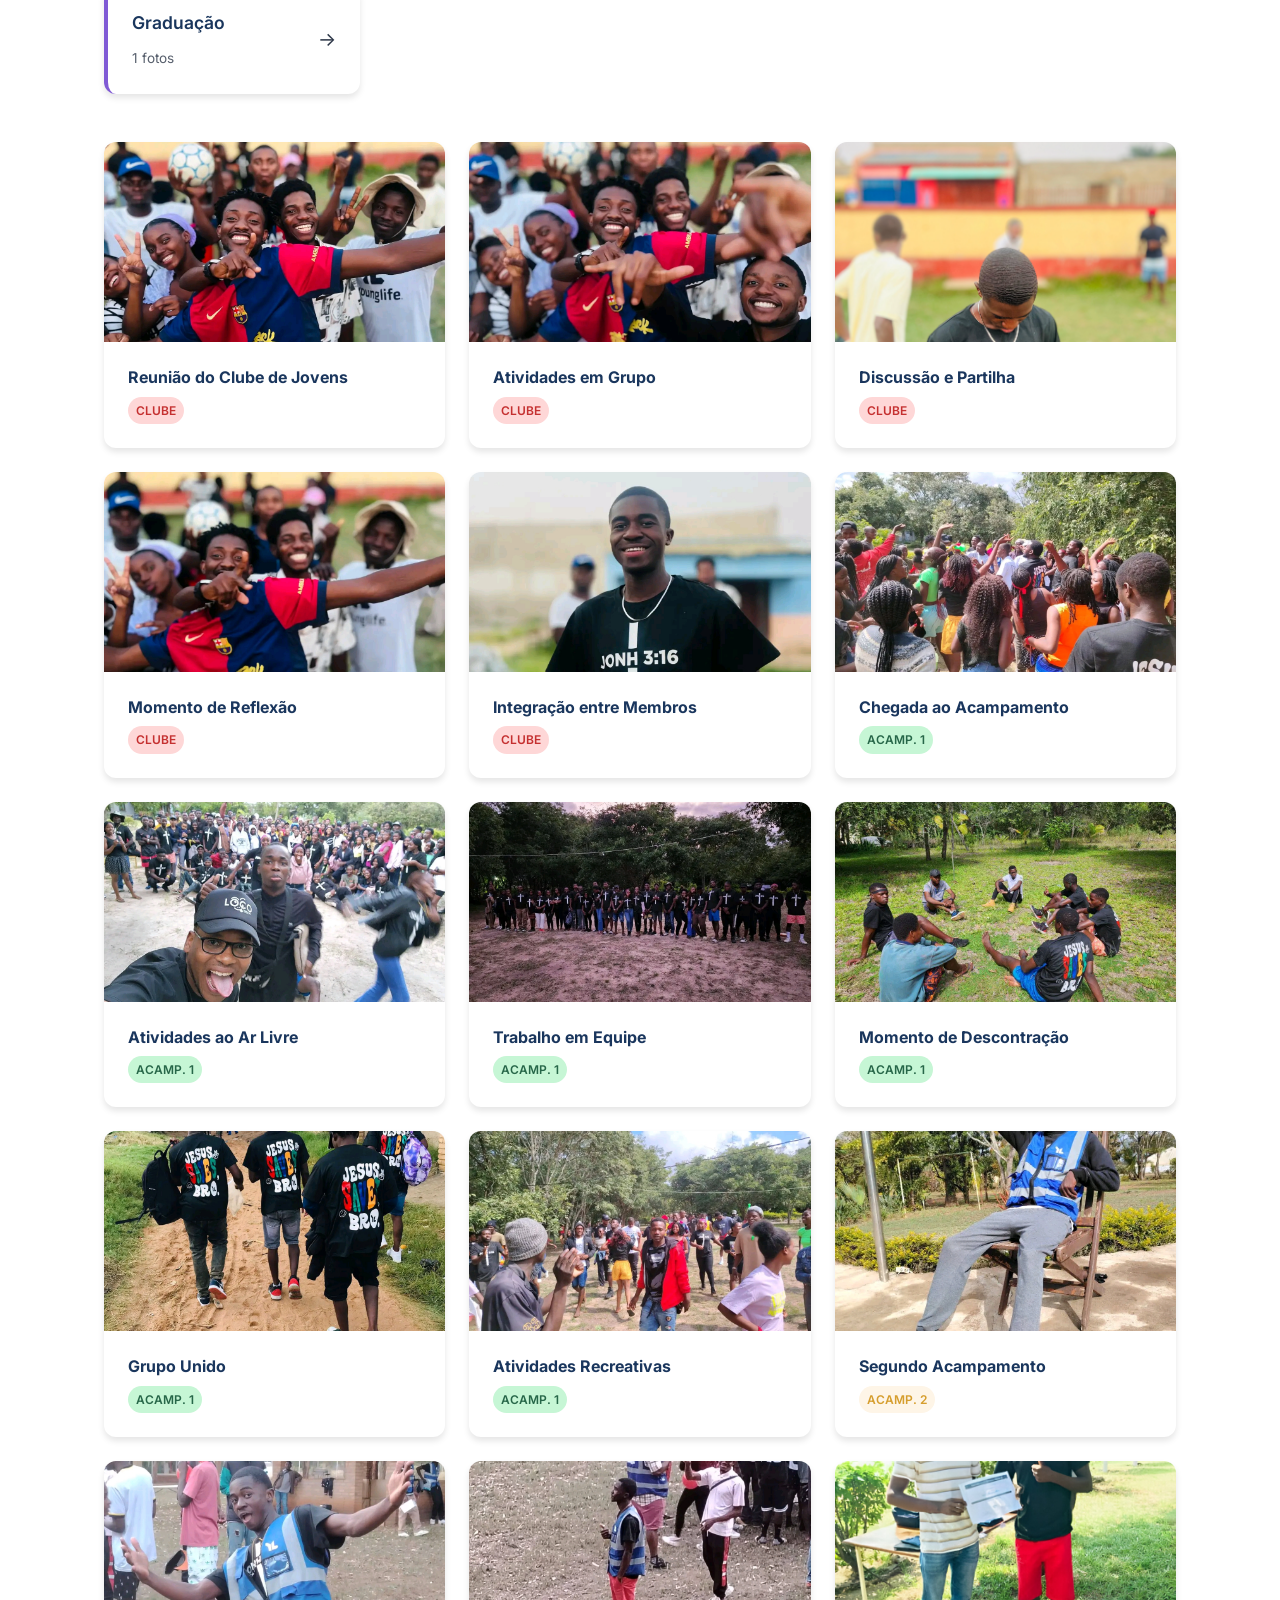
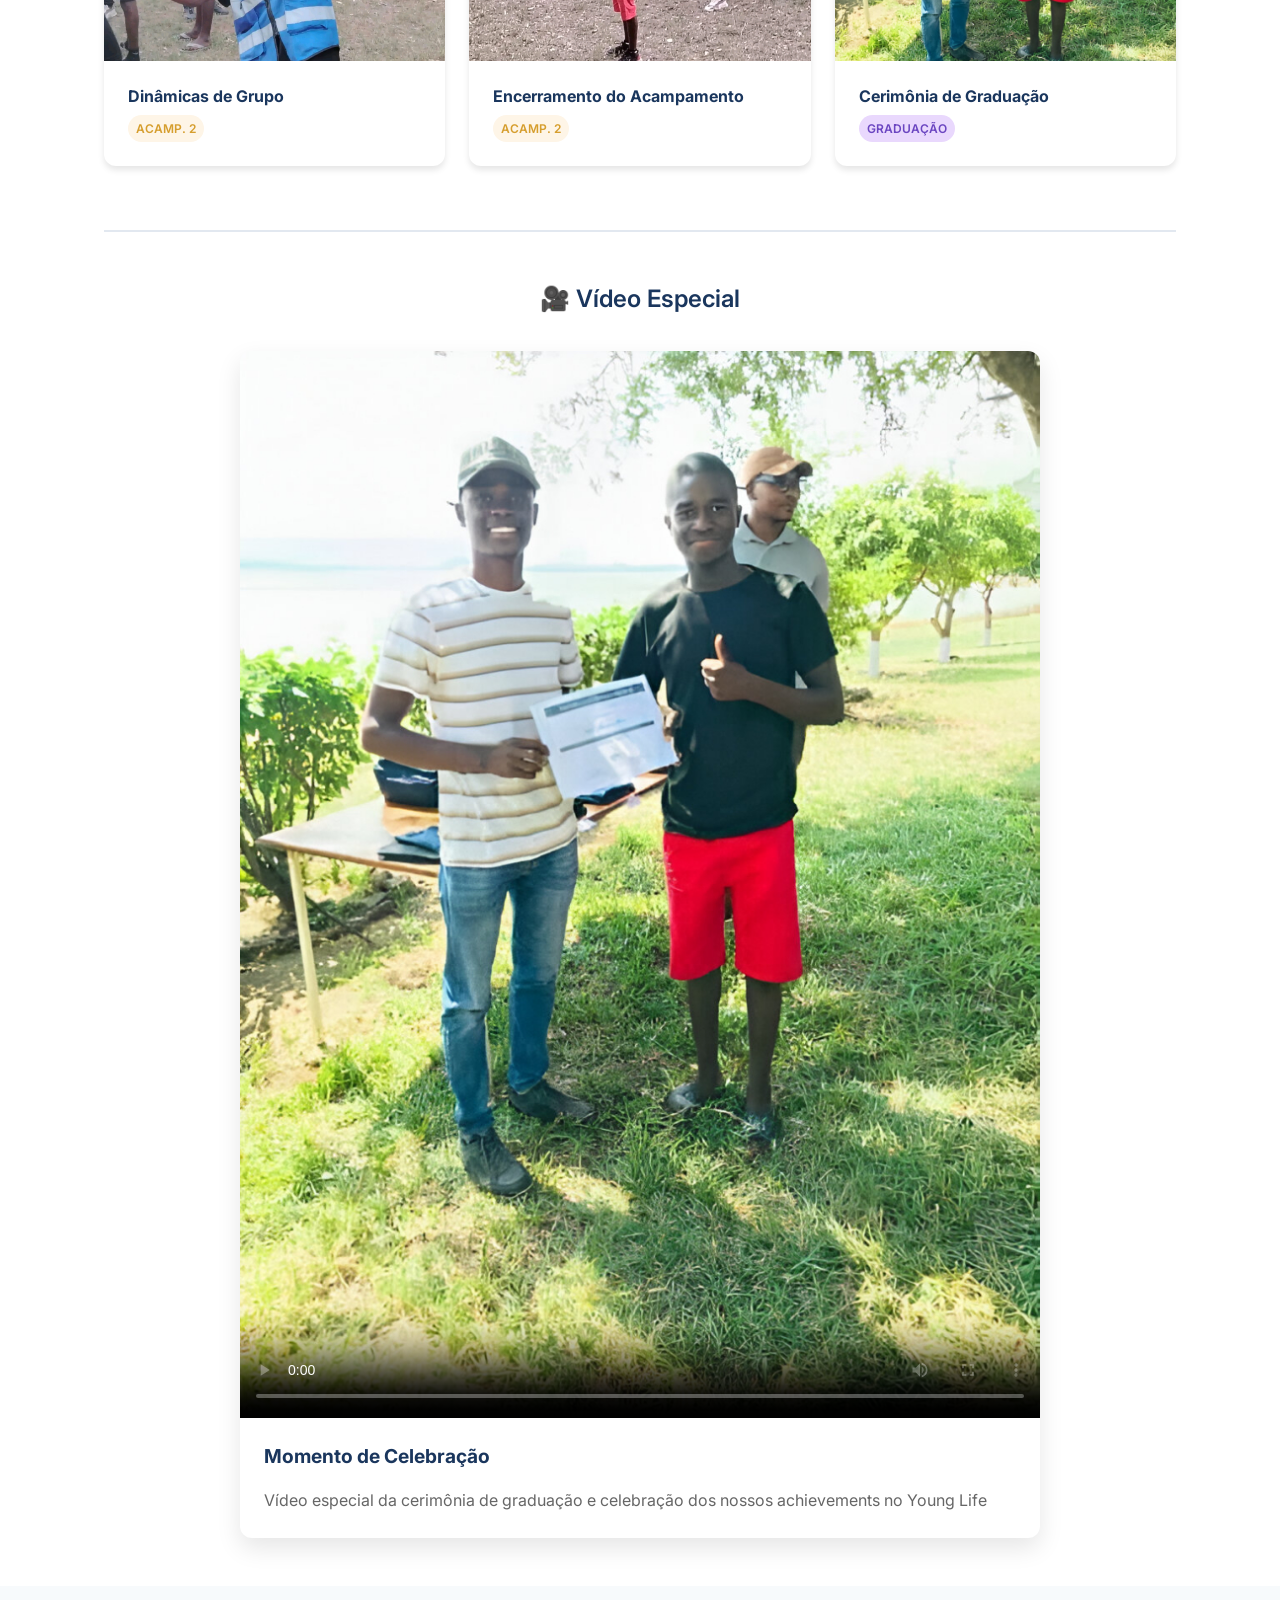
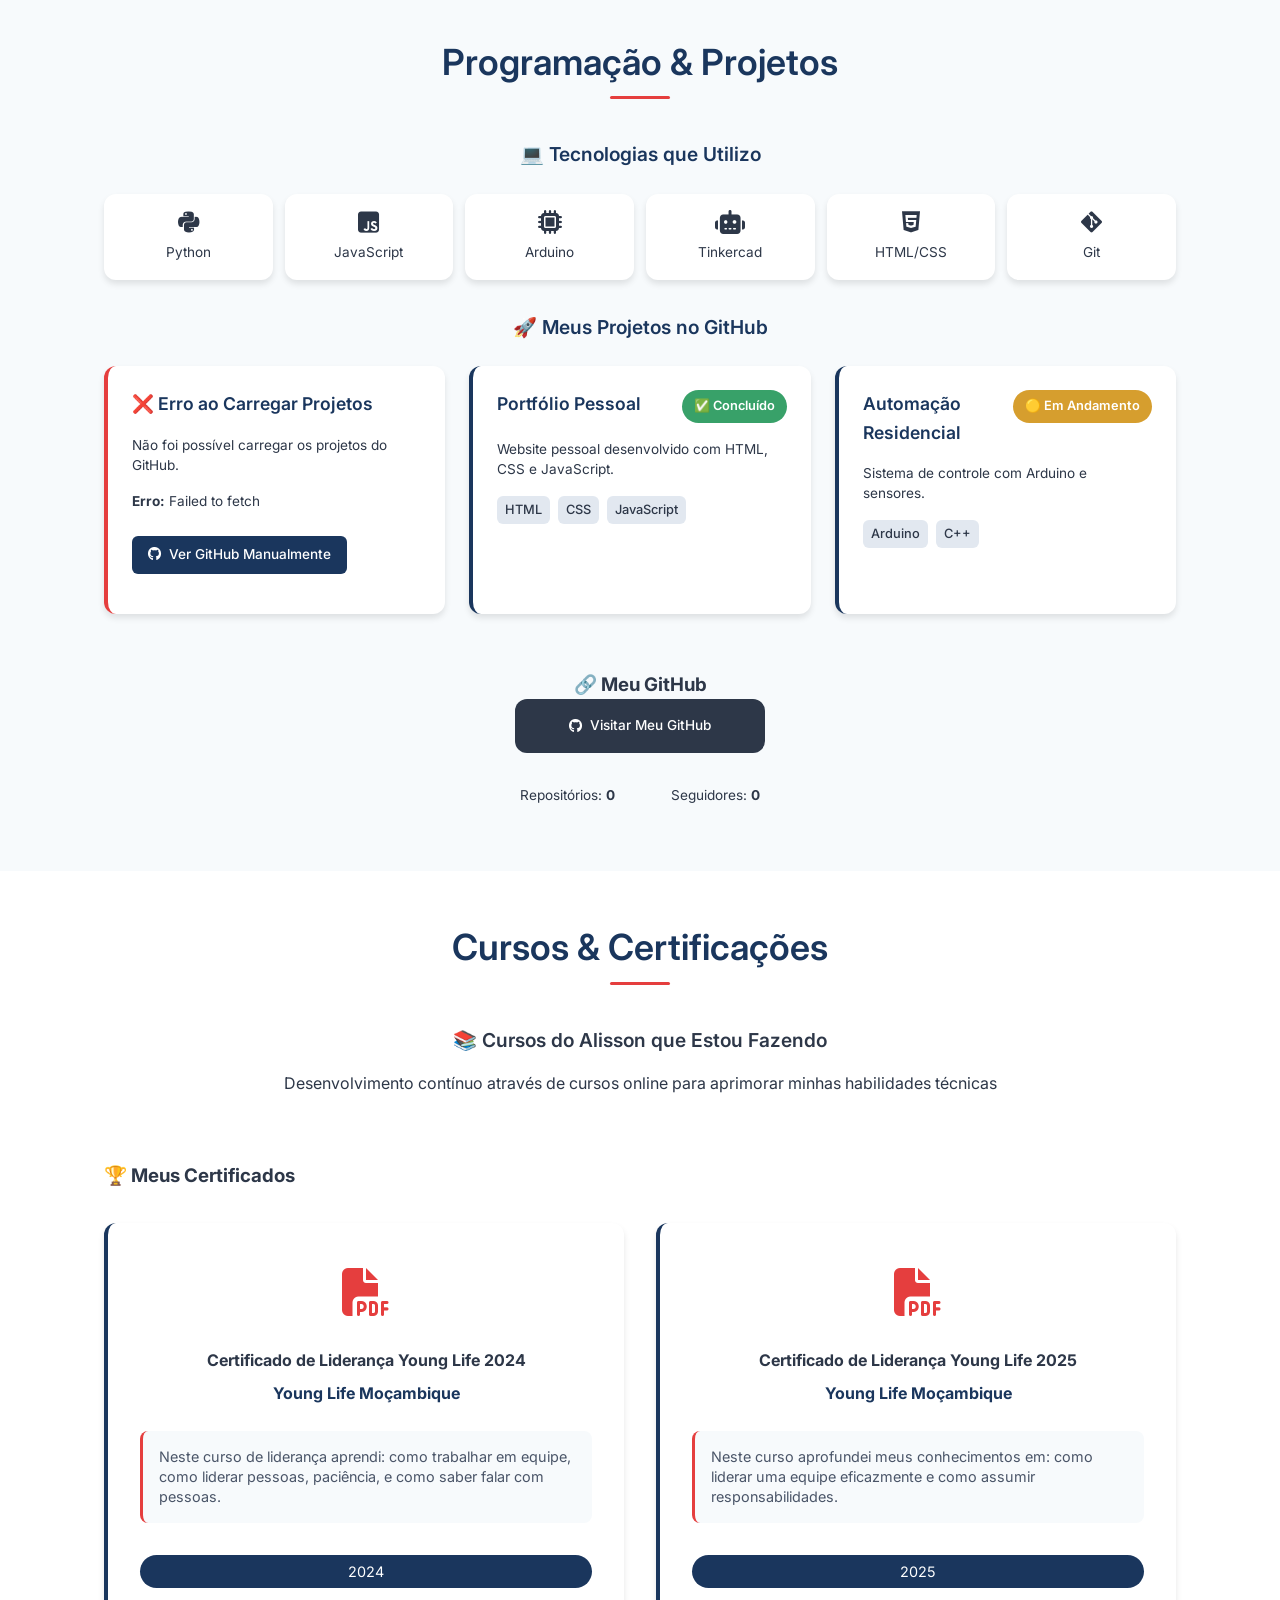
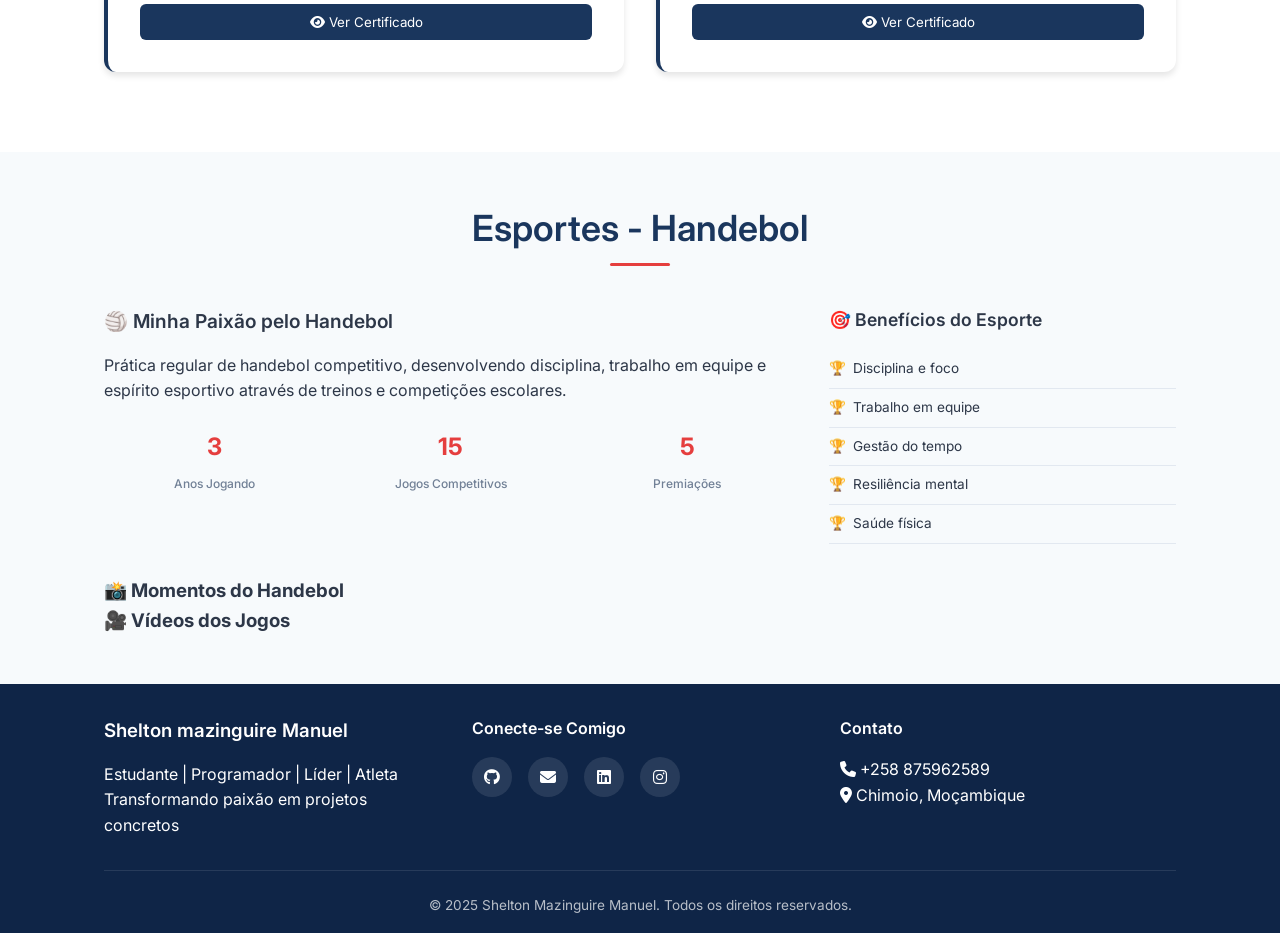
==== commit 514964cb: "feat: major update - complete portfolio system ✅ Added Features: - Dynamic counters system (projects" ====
--- a/index.html
+++ b/index.html
@@ -1,6 +1,10 @@
 <!DOCTYPE html>
 <html lang="pt-BR">
 <head>
+<!-- Meta tags para forçar tradução -->
+<meta name="google" content="translate">
+<meta name="description" content="Portfólio Shelton Manuel - Estudante, Programador, Líder, Atleta - Site em Português">
+<meta name="keywords" content="portfólio, programador, estudante, Moçambique, tecnologia">
     <meta charset="UTF-8">
     <meta name="viewport" content="width=device-width, initial-scale=1.0">
     <title>Shelton Manuel | Engenharia & Tecnologia</title>
@@ -15,13 +19,26 @@
             <div class="logo">
                 <span>SM</span>
             </div>
+            
+            <!-- Seletor de Idiomas -->
+            <div class="language-selector">
+                <button class="lang-btn" data-lang="pt">🇵🇹 PT</button>
+                <div class="lang-dropdown">
+                    <button class="lang-option" data-lang="en">🇺🇸 EN</button>
+                    <button class="lang-option" data-lang="es">🇪🇸 ES</button>
+                    <button class="lang-option" data-lang="ru">🇷🇺 RU</button>
+                    <button class="lang-option" data-lang="zh">🇨🇳 中文</button>
+                </div>
+            </div>
+            
             <ul class="nav-links">
-                <li><a href="#sobre">Sobre Mim</a></li>
-                <li><a href="#lideranca">Liderança</a></li>
-                <li><a href="#programacao">Programação</a></li>
-                <li><a href="#cursos">Cursos</a></li>
-                <li><a href="#esportes">Esportes</a></li>
+                <li><a href="#sobre" data-key="nav.about">Sobre Mim</a></li>
+                <li><a href="#lideranca" data-key="nav.leadership">Liderança</a></li>
+                <li><a href="#programacao" data-key="nav.programming">Programação</a></li>
+                <li><a href="#cursos" data-key="nav.courses">Cursos</a></li>
+                <li><a href="#esportes" data-key="nav.sports">Esportes</a></li>
             </ul>
+            
             <div class="hamburger">
                 <span></span>
                 <span></span>
@@ -35,13 +52,17 @@
         <div class="hero-content">
             <div class="profile-card">
                 <img src="assets/images/perfil/foto-perfil.jpg" alt="Shelton Manuel" class="profile-img">
-                <h1>Shelton Mazinguire Manuel</h1>
-                <p class="tagline">Estudante| Programador junior | Líder | Atleta</p>
+                <h1 data-key="hero.title">Shelton Mazinguire Manuel</h1>
+                <p class="tagline" data-key="hero.tagline">Estudante | Programador junior | Líder | Atleta</p>
                 <div class="contact-info">
                     <a href="mailto:shelton.mazinguire@yandex.com">
                         <i class="fas fa-envelope"></i>
                         shelton.mazinguire@yandex.com
                     </a>
+                         <a href="mailto:mazinguireshelton@gmail.com">
+                            <i class="fas fa-envelope"></i>
+                               mazinguireshelton@gmail.com
+                      </a>
                     <a href="tel:+258875962589">
                         <i class="fas fa-phone"></i>
                         +258 875962589
@@ -65,28 +86,27 @@
             <div class="sobre-content">
                 <div class="sobre-text">
                     <div class="intro-card">
-                        <h3>🔄 Minha Jornada</h3>
-                        <p>Sou estudante do 12º ano em Chimoio, Moçambique, com paixão por tecnologia, engenharia e inovação. Busco constantemente aprender e aplicar conhecimentos em projetos práticos que possam impactar positivamente minha comunidade.</p>
+                        <h3 data-key="about.journey">🔄 Minha Jornada</h3>
+                        <p data-key="about.journeyText">Sou estudante do 12º ano em Chimoio, Moçambique, com paixão por tecnologia, engenharia e inovação. Busco constantemente aprender e aplicar conhecimentos em projetos práticos que possam impactar positivamente minha comunidade.</p>
                     </div>
                     
                     <div class="education-card">
-                        <h3>🎓 Formação Acadêmica</h3>
+                        <h3 data-key="about.education">🎓 Formação Acadêmica</h3>
                         <div class="education-item">
-                            <h4>Escola Secundária Samora Machel</h4>
-                            <span class="year">2024 - 2025</span>
-                            <p>12º Ano - Ciências com biológia</p>
+                            <h4 data-key="about.school">Escola Secundária Samora Machel</h4>
+                            <span class="year" data-key="about.year">2024 - 2025</span>
+                            <p data-key="about.grade">12º Ano - Ciências com biológia</p>
                             <ul>
-                                <li>Matemática</li>
-                                <li>Física e Química</li>
-                                <li>Programação Básica</li>
+                                <li data-key="about.subject1">Matemática</li>
+                                <li data-key="about.subject2">Física e Química</li>
+                                <li data-key="about.subject3">Programação Básica</li>
                             </ul>
                         </div>
                     </div>
 
                     <div class="skills-card">
-                        <h3>🛠️ Competências</h3>
+                        <h3 data-key="about.skills">🛠️ Competências</h3>
                         <div class="skills-grid">
-                            
                             <div class="skill-item">
                                 <i class="fas fa-code"></i>
                                 <span>Programação</span>
@@ -114,26 +134,26 @@
                 <div class="sobre-visual">
                     <div class="stats-card">
                         <div class="stat">
-                            <div class="stat-number" data-count="5">0</div>
-                            <div class="stat-label">Projetos Concluídos</div>
+                            <div class="stat-number" id="projetos-count">0</div>
+                            <div class="stat-label" data-key="about.projects">Projetos Concluídos</div>
                         </div>
                         <div class="stat">
-                            <div class="stat-number" data-count="3">0</div>
-                            <div class="stat-label">Certificados</div>
+                            <div class="stat-number" id="certificados-count">0</div>
+                            <div class="stat-label" data-key="about.certificates">Certificados</div>
                         </div>
                         <div class="stat">
-                            <div class="stat-number" data-count="2">0</div>
-                            <div class="stat-label">Anos de Experiência</div>
+                            <div class="stat-number" id="experiencia-count">0</div>
+                            <div class="stat-label" data-key="about.experience">Anos de Experiência</div>
                         </div>
                     </div>
                     
                     <div class="goals-card">
-                        <h3>🎯 Objetivos</h3>
+                        <h3 data-key="about.goals">🎯 Objetivos</h3>
                         <ul>
-                            <li>Graduar-me em Engenharia Mecânica</li>
-                            <li>Desenvolver soluções tecnológicas para Moçambique</li>
-                            <li>Contribuir para o desenvolvimento industrial</li>
-                            <li>Inspirar jovens na área de tecnologia</li>
+                            <li data-key="about.goal1">Graduar-me em Engenharia Mecânica</li>
+                            <li data-key="about.goal2">Desenvolver soluções tecnológicas para Moçambique</li>
+                            <li data-key="about.goal3">Contribuir para o desenvolvimento industrial</li>
+                            <li data-key="about.goal4">Inspirar jovens na área de tecnologia</li>
                         </ul>
                     </div>
                 </div>
@@ -146,8 +166,8 @@
         <div class="container">
             <h2 class="section-title">Liderança - Young Life</h2>
             <div class="lideranca-intro">
-                <h3>🌟 Minha Jornada de Liderança</h3>
-                <p>Atuação como líder juvenil na Young Life Moçambique, coordenando atividades, mentorando jovens e desenvolvendo habilidades de comunicação e trabalho em equipe.</p>
+                <h3 data-key="leadership.journey">🌟 Minha Jornada de Liderança</h3>
+                <p data-key="leadership.journeyText">Atuação como líder juvenil na Young Life Moçambique, coordenando atividades, mentorando jovens e desenvolvendo habilidades de comunicação e trabalho em equipe.</p>
             </div>
 
             <div class="atividades-grid">
@@ -155,34 +175,37 @@
                     <div class="atividade-icon">
                         <i class="fas fa-users"></i>
                     </div>
-                    <h4>Coordenação de Grupos</h4>
-                    <p>Liderança de grupos juvenis com foco no desenvolvimento pessoal e comunitário</p>
+                    <h4 data-key="leadership.coordination">Coordenação de Grupos</h4>
+                    <p data-key="leadership.coordinationText">Liderança de grupos juvenis com foco no desenvolvimento pessoal e comunitário</p>
                 </div>
                 
                 <div class="atividade-card">
                     <div class="atividade-icon">
                         <i class="fas fa-chalkboard-teacher"></i>
                     </div>
-                    <h4>Mentoria</h4>
-                    <p>Orientação e apoio a jovens em suas jornadas educacionais e pessoais</p>
+                    <h4 data-key="leadership.mentoring">Mentoria</h4>
+                    <p data-key="leadership.mentoringText">Orientação e apoio a jovens em suas jornadas educacionais e pessoais</p>
                 </div>
                 
                 <div class="atividade-card">
                     <div class="atividade-icon">
                         <i class="fas fa-calendar-alt"></i>
                     </div>
-                    <h4>Organização de Eventos</h4>
-                    <p>Planejamento e execução de atividades recreativas e educativas</p>
-                </div>
-            </div>
-
-            <!-- Galeria Profissional Young Life -->
-          <div class="younglife-gallery-section">
-            <div id="youngLifeGallery">
-        <!-- A galeria profissional será carregada aqui pelo JavaScript -->
-               </div>
-                </div>
-           
+                    <h4 data-key="leadership.events">Organização de Eventos</h4>
+                    <p data-key="leadership.eventsText">Planejamento e execução de atividades recreativas e educativas</p>
+                </div>
+            </div>
+
+            <!-- Galeria Young Life -->
+            <div class="galeria-section">
+                <h3 data-key="leadership.gallery">📸 Galeria - Young Life</h3>
+                <div id="youngLifeGallery">
+                    <div style="text-align: center; padding: 40px; color: #666;">
+                        <i class="fas fa-spinner fa-spin" style="font-size: 2rem; margin-bottom: 1rem;"></i>
+                        <p>Carregando galeria...</p>
+                    </div>
+                </div>
+            </div>
         </div>
     </section>
 
@@ -192,7 +215,7 @@
             <h2 class="section-title">Programação & Projetos</h2>
             
             <div class="tech-stack">
-                <h3>💻 Tecnologias que Utilizo</h3>
+                <h3 data-key="programming.tech">💻 Tecnologias que Utilizo</h3>
                 <div class="tech-grid">
                     <div class="tech-item">
                         <i class="fab fa-python"></i>
@@ -223,7 +246,7 @@
 
             <!-- Projetos GitHub -->
             <div class="projetos-section">
-                <h3>🚀 Meus Projetos no GitHub</h3>
+                <h3 data-key="programming.projects">🚀 Meus Projetos no GitHub</h3>
                 <div class="projetos-grid" id="projetosGitHub">
                     <!-- Projetos carregados via JavaScript -->
                 </div>
@@ -231,15 +254,15 @@
 
             <!-- Links GitHub -->
             <div class="github-links">
-                <h3>🔗 Meu GitHub</h3>
+                <h3 data-key="programming.github">🔗 Meu GitHub</h3>
                 <div class="github-stats">
-                    <a href="https://github.com/sheltonmanuel" class="github-btn" target="_blank">
+                    <a href="https://github.com/mazinguireshelton-a11y" class="github-btn" target="_blank" data-key="programming.visit">
                         <i class="fab fa-github"></i>
                         Visitar Meu GitHub
                     </a>
                     <div class="stats">
-                        <span class="stat">Repositórios: <strong id="repoCount">0</strong></span>
-                        <span class="stat">Seguidores: <strong id="followersCount">0</strong></span>
+                        <span class="stat" data-key="programming.repos">Repositórios: <strong id="repoCount">0</strong></span>
+                        <span class="stat" data-key="programming.followers">Seguidores: <strong id="followersCount">0</strong></span>
                     </div>
                 </div>
             </div>
@@ -252,8 +275,8 @@
             <h2 class="section-title">Cursos & Certificações</h2>
             
             <div class="cursos-header">
-                <h3>📚 Cursos do Alisson que Estou Fazendo</h3>
-                <p>Desenvolvimento contínuo através de cursos online para aprimorar minhas habilidades técnicas</p>
+                <h3 data-key="courses.header">📚 Cursos do Alisson que Estou Fazendo</h3>
+                <p data-key="courses.subtitle">Desenvolvimento contínuo através de cursos online para aprimorar minhas habilidades técnicas</p>
             </div>
 
             <div class="cursos-grid" id="cursosGrid">
@@ -262,34 +285,9 @@
 
             <!-- Certificados -->
             <div class="certificados-section">
-                <h3>🏆 Meus Certificados</h3>
-                <div class="certificados-grid">
-                    <div class="certificado-card">
-                        <div class="certificado-icon">
-                            <i class="fas fa-graduation-cap"></i>
-                        </div>
-                        <h4>Curso de Liderança</h4>
-                        <p>Young Life Moçambique</p>
-                        <a href="#" class="btn-link">Ver Certificado</a>
-                    </div>
-                    
-                    <div class="certificado-card">
-                        <div class="certificado-icon">
-                            <i class="fas fa-code"></i>
-                        </div>
-                        <h4>Python Básico</h4>
-                        <p>Curso Online</p>
-                        <a href="#" class="btn-link">Ver Certificado</a>
-                    </div>
-                    
-                    <div class="certificado-card">
-                        <div class="certificado-icon">
-                            <i class="fas fa-robot"></i>
-                        </div>
-                        <h4>Introdução à Robótica</h4>
-                        <p>Projetos Práticos</p>
-                        <a href="#" class="btn-link">Ver Projetos</a>
-                    </div>
+                <h3 data-key="courses.certificates">🏆 Meus Certificados</h3>
+                <div class="certificados-grid" id="certificadosGrid">
+                    <!-- Certificados carregados via JavaScript -->
                 </div>
             </div>
         </div>
@@ -302,40 +300,40 @@
             
             <div class="esportes-intro">
                 <div class="esportes-content">
-                    <h3>🏐 Minha Paixão pelo Handebol</h3>
-                    <p>Prática regular de handebol competitivo, desenvolvendo disciplina, trabalho em equipe e espírito esportivo através de treinos e competições escolares.</p>
+                    <h3 data-key="sports.passion">🏐 Minha Paixão pelo Handebol</h3>
+                    <p data-key="sports.passionText">Prática regular de handebol competitivo, desenvolvendo disciplina, trabalho em equipe e espírito esportivo através de treinos e competições escolares.</p>
                     
                     <div class="esportes-stats">
                         <div class="esporte-stat">
-                            <div class="esporte-number" data-count="3">0</div>
-                            <div class="esporte-label">Anos Jogando</div>
+                            <div class="esporte-number" id="anos-jogando">3</div>
+                            <div class="esporte-label" data-key="sports.years">Anos Jogando</div>
                         </div>
                         <div class="esporte-stat">
-                            <div class="esporte-number" data-count="15">0</div>
-                            <div class="esporte-label">Jogos Competitivos</div>
+                            <div class="esporte-number" id="jogos-competitivos">15</div>
+                            <div class="esporte-label" data-key="sports.games">Jogos Competitivos</div>
                         </div>
                         <div class="esporte-stat">
-                            <div class="esporte-number" data-count="5">0</div>
-                            <div class="esporte-label">Premiações</div>
+                            <div class="esporte-number" id="premiacoes">5</div>
+                            <div class="esporte-label" data-key="sports.awards">Premiações</div>
                         </div>
                     </div>
                 </div>
                 
                 <div class="esportes-beneficios">
-                    <h4>🎯 Benefícios do Esporte</h4>
+                    <h4 data-key="sports.benefits">🎯 Benefícios do Esporte</h4>
                     <ul>
-                        <li>Disciplina e foco</li>
-                        <li>Trabalho em equipe</li>
-                        <li>Gestão do tempo</li>
-                        <li>Resiliência mental</li>
-                        <li>Saúde física</li>
+                        <li data-key="sports.benefit1">Disciplina e foco</li>
+                        <li data-key="sports.benefit2">Trabalho em equipe</li>
+                        <li data-key="sports.benefit3">Gestão do tempo</li>
+                        <li data-key="sports.benefit4">Resiliência mental</li>
+                        <li data-key="sports.benefit5">Saúde física</li>
                     </ul>
                 </div>
             </div>
 
             <!-- Galeria de Esportes -->
             <div class="galeria-esportes">
-                <h3>📸 Momentos do Handebol</h3>
+                <h3 data-key="sports.moments">📸 Momentos do Handebol</h3>
                 <div class="galeria-grid" id="galeriaEsportes">
                     <!-- Fotos carregadas via JavaScript -->
                 </div>
@@ -343,7 +341,7 @@
 
             <!-- Vídeos -->
             <div class="videos-section">
-                <h3>🎥 Vídeos dos Jogos</h3>
+                <h3 data-key="sports.videos">🎥 Vídeos dos Jogos</h3>
                 <div class="videos-grid" id="videosGrid">
                     <!-- Vídeos carregados via JavaScript -->
                 </div>
@@ -356,15 +354,15 @@
         <div class="container">
             <div class="footer-content">
                 <div class="footer-info">
-                    <h3>Shelton Manuel</h3>
-                    <p>Estudante | Programador | Líder | Atleta</p>
-                    <p>Transformando paixão em projetos concretos</p>
+                    <h3>Shelton mazinguire  Manuel</h3>
+                    <p data-key="footer.tagline">Estudante | Programador | Líder | Atleta</p>
+                    <p data-key="footer.mission">Transformando paixão em projetos concretos</p>
                 </div>
                 
                 <div class="footer-links">
-                    <h4>Conecte-se Comigo</h4>
+                    <h4 data-key="footer.connect">Conecte-se Comigo</h4>
                     <div class="social-links">
-                        <a href="https://github.com/sheltonmanuel" target="_blank">
+                        <a href="https://github.com/mazinguireshelton-a11y" target="_blank">
                             <i class="fab fa-github"></i>
                         </a>
                         <a href="mailto:shelton.mazinguire@yandex.com">
@@ -373,28 +371,34 @@
                         <a href="#">
                             <i class="fab fa-linkedin"></i>
                         </a>
-                        <a href="#">
+                        <a href="https://www.instagram.com/sheltonmazinguire?igsh=NG93OWIzZWhpMjhm">
                             <i class="fab fa-instagram"></i>
                         </a>
                     </div>
                 </div>
                 
                 <div class="footer-contact">
-                    <h4>Contato</h4>
+                    <h4 data-key="footer.contact">Contato</h4>
                     <p><i class="fas fa-phone"></i> +258 875962589</p>
                     <p><i class="fas fa-map-marker-alt"></i> Chimoio, Moçambique</p>
                 </div>
             </div>
             
             <div class="footer-bottom">
-                <p>&copy; 2024 Shelton Mazinguire Manuel. Todos os direitos reservados.</p>
+                <p data-key="footer.rights">&copy; 2025 Shelton Mazinguire Manuel. Todos os direitos reservados.</p>
             </div>
         </div>
     </footer>
 
-    <!-- Scripts -->
-    <script src="js/main.js"></script>
+    <!-- Scripts na ORDEM CORRETA -->
+    <script src="js/menu-mobile.js"></script>
+    <script src="js/translations-hybrid.js"></script>
+    <script src="js/contadores.js"></script>
     <script src="js/galeria.js"></script>
     <script src="js/projetos.js"></script>
+    
 </body>
 </html>
+
+<!-- Meta tags para ajudar tradução do navegador -->
+<meta name="description" content="Portfólio de Shelton Manuel - Estudante, Programador, Líder e Atleta">
--- a/css/style.css
+++ b/css/style.css
@@ -1,4 +1,6 @@
+/* ===== VARIÁVEIS CSS ===== */
 :root {
+    /* Cores */
     --primary: #1a365d;
     --primary-dark: #0f2547;
     --secondary: #2d6a9c;
@@ -9,13 +11,34 @@
     --gray: #718096;
     --gray-light: #e2e8f0;
     --success: #38a169;
+    
+    /* Efeitos */
     --transition: all 0.3s ease;
     --shadow: 0 4px 6px rgba(0, 0, 0, 0.1);
     --shadow-lg: 0 10px 25px rgba(0, 0, 0, 0.15);
     --radius: 12px;
-}
-
-* {
+    
+    /* Tipografia */
+    --font-primary: 'Inter', sans-serif;
+    --font-size-xs: 0.75rem;
+    --font-size-sm: 0.85rem;
+    --font-size-base: 1rem;
+    --font-size-lg: 1.1rem;
+    --font-size-xl: 1.2rem;
+    --font-size-2xl: 1.75rem;
+    --font-size-3xl: 2.25rem;
+    
+    /* Espaçamentos */
+    --space-xs: 0.5rem;
+    --space-sm: 0.75rem;
+    --space-md: 1rem;
+    --space-lg: 1.5rem;
+    --space-xl: 2rem;
+    --space-2xl: 3rem;
+}
+
+/* ===== RESET E CONFIGURAÇÕES GLOBAIS ===== */
+*, *::before, *::after {
     margin: 0;
     padding: 0;
     box-sizing: border-box;
@@ -23,51 +46,60 @@
 
 html {
     scroll-behavior: smooth;
+    font-size: 16px;
+    -webkit-text-size-adjust: 100%;
 }
 
 body {
-    font-family: 'Inter', sans-serif;
+    font-family: var(--font-primary);
     background-color: var(--light);
     color: var(--dark);
     line-height: 1.6;
-}
-
+    overflow-x: hidden;
+    -webkit-font-smoothing: antialiased;
+    -moz-osx-font-smoothing: grayscale;
+}
+
+/* ===== LAYOUT E CONTAINERS ===== */
 .container {
     width: 90%;
     max-width: 1200px;
     margin: 0 auto;
-    padding: 0 20px;
+    padding: 0 var(--space-md);
 }
 
 .section {
-    padding: 80px 0;
+    padding: var(--space-2xl) 0;
 }
 
 .bg-light {
     background: white;
 }
 
-/* Navigation */
+/* ===== NAVIGATION ===== */
 .navbar {
     position: fixed;
     top: 0;
     left: 0;
     width: 100%;
-    background: rgba(255, 255, 255, 0.95);
+    background: rgba(255, 255, 255, 0.98);
     backdrop-filter: blur(10px);
+    -webkit-backdrop-filter: blur(10px);
     z-index: 1000;
-    padding: 1rem 0;
+    padding: var(--space-md) 0;
     box-shadow: var(--shadow);
+    transition: var(--transition);
 }
 
 .nav-container {
     display: flex;
     justify-content: space-between;
     align-items: center;
+    padding: 0 var(--space-md);
 }
 
 .logo {
-    font-size: 1.5rem;
+    font-size: var(--font-size-lg);
     font-weight: 700;
     color: var(--primary);
 }
@@ -75,48 +107,138 @@
 .logo span {
     background: var(--primary);
     color: white;
-    padding: 8px 12px;
+    padding: var(--space-xs) var(--space-sm);
+    border-radius: 6px;
+    font-size: var(--font-size-sm);
+}
+
+/* ===== LANGUAGE SELECTOR - CORRIGIDO PARA MOBILE ===== */
+.language-selector {
+    position: relative;
+    margin-right: var(--space-md);
+    z-index: 1001;
+}
+
+.lang-btn {
+    background: var(--primary);
+    color: white;
+    border: none;
+    padding: var(--space-sm) var(--space-lg);
     border-radius: 8px;
-}
-
+    cursor: pointer;
+    font-weight: 500;
+    transition: var(--transition);
+    display: flex;
+    align-items: center;
+    gap: var(--space-xs);
+    font-size: var(--font-size-sm);
+    font-family: inherit;
+    white-space: nowrap;
+}
+
+.lang-btn:hover {
+    background: var(--primary-dark);
+    transform: translateY(-2px);
+    box-shadow: var(--shadow);
+}
+
+.lang-dropdown {
+    position: absolute;
+    top: 100%;
+    right: 0;
+    background: white;
+    border-radius: 8px;
+    box-shadow: var(--shadow-lg);
+    min-width: 140px;
+    display: none;
+    z-index: 1002;
+    margin-top: 5px;
+    border: 1px solid var(--gray-light);
+}
+
+.lang-dropdown.show {
+    display: block;
+    animation: fadeIn 0.3s ease;
+}
+
+.lang-option {
+    display: flex;
+    align-items: center;
+    gap: var(--space-sm);
+    width: 100%;
+    padding: var(--space-sm) var(--space-lg);
+    border: none;
+    background: none;
+    cursor: pointer;
+    text-align: left;
+    transition: var(--transition);
+    border-bottom: 1px solid var(--gray-light);
+    font-size: var(--font-size-sm);
+    color: var(--dark);
+    font-family: inherit;
+}
+
+.lang-option:hover {
+    background: var(--gray-light);
+}
+
+.lang-option:last-child {
+    border-bottom: none;
+}
+
+/* ===== MENU MOBILE ===== */
 .nav-links {
-    display: flex;
+    display: none;
+    flex-direction: column;
+    position: absolute;
+    top: 100%;
+    left: 0;
+    width: 100%;
+    background: white;
+    box-shadow: var(--shadow-lg);
+    padding: var(--space-md) 0;
+    z-index: 999;
+}
+
+.nav-links.active {
+    display: flex;
+}
+
+.nav-links li {
+    width: 100%;
+    text-align: center;
     list-style: none;
-    gap: 2rem;
 }
 
 .nav-links a {
+    display: block;
     text-decoration: none;
     color: var(--dark);
     font-weight: 500;
-    transition: var(--transition);
-    position: relative;
+    padding: var(--space-md) var(--space-xl);
+    transition: var(--transition);
+    border-bottom: 1px solid var(--gray-light);
+    font-size: var(--font-size-base);
 }
 
 .nav-links a:hover {
+    background: var(--gray-light);
     color: var(--accent);
 }
 
-.nav-links a::after {
-    content: '';
-    position: absolute;
-    bottom: -5px;
-    left: 0;
-    width: 0;
-    height: 2px;
-    background: var(--accent);
-    transition: var(--transition);
-}
-
-.nav-links a:hover::after {
-    width: 100%;
+.nav-links a:last-child {
+    border-bottom: none;
 }
 
 .hamburger {
-    display: none;
+    display: flex;
     flex-direction: column;
     gap: 4px;
     cursor: pointer;
+    padding: var(--space-xs);
+    z-index: 1001;
+    background: none;
+    border: none;
 }
 
 .hamburger span {
@@ -124,9 +246,22 @@
     height: 3px;
     background: var(--dark);
     transition: var(--transition);
-}
-
-/* Hero Section */
+    transform-origin: center;
+}
+
+.hamburger.active span:nth-child(1) {
+    transform: rotate(45deg) translate(6px, 6px);
+}
+
+.hamburger.active span:nth-child(2) {
+    opacity: 0;
+}
+
+.hamburger.active span:nth-child(3) {
+    transform: rotate(-45deg) translate(6px, -6px);
+}
+
+/* ===== HERO SECTION ===== */
 .hero {
     background: linear-gradient(135deg, var(--primary) 0%, var(--primary-dark) 100%);
     color: white;
@@ -136,46 +271,54 @@
     justify-content: center;
     position: relative;
     text-align: center;
+    padding: 80px var(--space-md) 60px;
 }
 
 .hero-content {
-    max-width: 800px;
-    padding: 2rem;
+    width: 100%;
+    max-width: 500px;
+    padding: var(--space-md);
 }
 
 .profile-card {
     background: rgba(255, 255, 255, 0.1);
     backdrop-filter: blur(10px);
-    padding: 3rem;
+    -webkit-backdrop-filter: blur(10px);
+    padding: var(--space-xl) var(--space-lg);
     border-radius: var(--radius);
     border: 1px solid rgba(255, 255, 255, 0.2);
+    margin: 0 auto;
 }
 
 .profile-img {
-    width: 150px;
-    height: 150px;
+    width: 120px;
+    height: 120px;
     border-radius: 50%;
     object-fit: cover;
     border: 4px solid rgba(255, 255, 255, 0.3);
-    margin-bottom: 1.5rem;
+    margin-bottom: var(--space-lg);
 }
 
 .hero h1 {
-    font-size: 2.5rem;
-    margin-bottom: 1rem;
+    font-size: var(--font-size-2xl);
+    margin-bottom: var(--space-md);
+    line-height: 1.3;
+    font-weight: 600;
 }
 
 .tagline {
-    font-size: 1.2rem;
-    margin-bottom: 2rem;
+    font-size: var(--font-size-base);
+    margin-bottom: var(--space-xl);
     opacity: 0.9;
+    line-height: 1.5;
 }
 
 .contact-info {
     display: flex;
     flex-direction: column;
-    gap: 1rem;
+    gap: var(--space-sm);
     align-items: center;
+    font-size: var(--font-size-sm);
 }
 
 .contact-info a, .contact-info span {
@@ -183,8 +326,9 @@
     text-decoration: none;
     display: flex;
     align-items: center;
-    gap: 0.5rem;
-    transition: var(--transition);
+    gap: var(--space-xs);
+    transition: var(--transition);
+    padding: var(--space-xs);
 }
 
 .contact-info a:hover {
@@ -193,133 +337,143 @@
 
 .scroll-down {
     position: absolute;
-    bottom: 30px;
+    bottom: 20px;
     left: 50%;
     transform: translateX(-50%);
     animation: bounce 2s infinite;
 }
 
-@keyframes bounce {
-    0%, 20%, 50%, 80%, 100% {
-        transform: translateY(0) translateX(-50%);
-    }
-    40% {
-        transform: translateY(-10px) translateX(-50%);
-    }
-    60% {
-        transform: translateY(-5px) translateX(-50%);
-    }
-}
-
-/* Section Titles */
+/* ===== SECTION TITLES ===== */
 .section-title {
     text-align: center;
-    font-size: 2.5rem;
-    margin-bottom: 3rem;
+    font-size: var(--font-size-2xl);
+    margin-bottom: var(--space-xl);
     color: var(--primary);
     position: relative;
+    padding: 0 var(--space-md);
+    font-weight: 600;
 }
 
 .section-title::after {
     content: '';
     position: absolute;
-    bottom: -10px;
+    bottom: -8px;
     left: 50%;
     transform: translateX(-50%);
-    width: 80px;
-    height: 4px;
+    width: 60px;
+    height: 3px;
     background: var(--accent);
     border-radius: 2px;
 }
 
-/* Sobre Mim Section */
+/* ===== SOBRE MIM SECTION ===== */
 .sobre-content {
-    display: grid;
-    grid-template-columns: 2fr 1fr;
-    gap: 3rem;
+    display: flex;
+    flex-direction: column;
+    gap: var(--space-xl);
 }
 
 .intro-card, .education-card, .skills-card, .stats-card, .goals-card {
     background: white;
-    padding: 2rem;
+    padding: var(--space-lg);
     border-radius: var(--radius);
     box-shadow: var(--shadow);
-    margin-bottom: 2rem;
+    margin-bottom: var(--space-lg);
 }
 
 .intro-card h3, .education-card h3, .skills-card h3, .goals-card h3 {
     color: var(--primary);
-    margin-bottom: 1rem;
+    margin-bottom: var(--space-md);
     display: flex;
     align-items: center;
-    gap: 0.5rem;
+    gap: var(--space-xs);
+    font-size: var(--font-size-lg);
+    font-weight: 600;
 }
 
 .education-item {
-    margin-top: 1.5rem;
+    margin-top: var(--space-md);
 }
 
 .education-item h4 {
     color: var(--dark);
-    margin-bottom: 0.5rem;
+    margin-bottom: var(--space-xs);
+    font-size: var(--font-size-base);
+    font-weight: 600;
 }
 
 .year {
     background: var(--accent);
     color: white;
-    padding: 4px 12px;
-    border-radius: 20px;
-    font-size: 0.9rem;
+    padding: 4px var(--space-sm);
+    border-radius: 16px;
+    font-size: var(--font-size-xs);
     font-weight: 500;
+    display: inline-block;
+    margin-bottom: var(--space-xs);
 }
 
 .education-item ul {
-    margin-top: 1rem;
-    padding-left: 1.5rem;
+    margin-top: var(--space-sm);
+    padding-left: var(--space-lg);
+    font-size: var(--font-size-sm);
+}
+
+.education-item li {
+    margin-bottom: var(--space-xs);
 }
 
 .skills-grid {
     display: grid;
-    grid-template-columns: repeat(auto-fit, minmax(120px, 1fr));
-    gap: 1rem;
-    margin-top: 1rem;
+    grid-template-columns: repeat(auto-fit, minmax(100px, 1fr));
+    gap: var(--space-sm);
+    margin-top: var(--space-md);
 }
 
 .skill-item {
     background: var(--gray-light);
-    padding: 1rem;
+    padding: var(--space-sm);
     border-radius: var(--radius);
     text-align: center;
     transition: var(--transition);
+    font-size: var(--font-size-sm);
+    cursor: default;
 }
 
 .skill-item:hover {
     background: var(--primary);
     color: white;
-    transform: translateY(-5px);
+    transform: translateY(-3px);
 }
 
 .skill-item i {
-    font-size: 1.5rem;
-    margin-bottom: 0.5rem;
+    font-size: var(--font-size-lg);
+    margin-bottom: var(--space-xs);
     display: block;
 }
 
 .stats-card {
     display: flex;
-    justify-content: space-between;
-    text-align: center;
+    flex-direction: column;
+    gap: var(--space-lg);
+    text-align: center;
+}
+
+.stat {
+    padding: var(--space-md);
 }
 
 .stat-number {
-    font-size: 2.5rem;
+    font-size: 2rem;
     font-weight: 700;
     color: var(--accent);
+    margin-bottom: var(--space-xs);
 }
 
 .stat-label {
-    font-size: 0.9rem;
+    font-size: var(--font-size-sm);
     color: var(--gray);
+    font-weight: 500;
 }
 
 .goals-card ul {
@@ -327,10 +481,11 @@
 }
 
 .goals-card li {
-    padding: 0.5rem 0;
+    padding: var(--space-sm) 0;
     border-bottom: 1px solid var(--gray-light);
     position: relative;
-    padding-left: 1.5rem;
+    padding-left: var(--space-lg);
+    font-size: var(--font-size-sm);
 }
 
 .goals-card li::before {
@@ -341,23 +496,33 @@
     font-weight: bold;
 }
 
-/* Liderança Section */
+.goals-card li:last-child {
+    border-bottom: none;
+}
+
+/* ===== LIDERANÇA SECTION ===== */
 .lideranca-intro {
     text-align: center;
-    max-width: 600px;
-    margin: 0 auto 3rem;
+    margin: 0 auto var(--space-xl);
+    padding: 0 var(--space-md);
+}
+
+.lideranca-intro h3 {
+    margin-bottom: var(--space-md);
+    font-size: var(--font-size-xl);
+    font-weight: 600;
 }
 
 .atividades-grid {
     display: grid;
-    grid-template-columns: repeat(auto-fit, minmax(250px, 1fr));
-    gap: 2rem;
-    margin-bottom: 3rem;
+    grid-template-columns: 1fr;
+    gap: var(--space-lg);
+    margin-bottom: var(--space-xl);
 }
 
 .atividade-card {
     background: white;
-    padding: 2rem;
+    padding: var(--space-lg);
     border-radius: var(--radius);
     text-align: center;
     box-shadow: var(--shadow);
@@ -365,164 +530,186 @@
 }
 
 .atividade-card:hover {
-    transform: translateY(-5px);
+    transform: translateY(-3px);
     box-shadow: var(--shadow-lg);
 }
 
 .atividade-icon {
-    font-size: 2.5rem;
+    font-size: 2rem;
     color: var(--accent);
-    margin-bottom: 1rem;
-}
-
-/* Galeria */
+    margin-bottom: var(--space-md);
+}
+
+.atividade-card h4 {
+    margin-bottom: var(--space-sm);
+    font-size: var(--font-size-lg);
+    font-weight: 600;
+}
+
+.atividade-card p {
+    font-size: var(--font-size-sm);
+    color: var(--gray);
+    line-height: 1.5;
+}
+
 .galeria-section {
-    margin-top: 3rem;
+    margin-top: var(--space-xl);
 }
 
 .galeria-section h3 {
-    margin-bottom: 2rem;
+    margin-bottom: var(--space-lg);
     color: var(--primary);
-}
-
-.galeria-grid {
-    display: grid;
-    grid-template-columns: repeat(auto-fit, minmax(250px, 1fr));
-    gap: 1rem;
-}
-
-.galeria-item {
-    position: relative;
-    border-radius: var(--radius);
-    overflow: hidden;
-    cursor: pointer;
-    aspect-ratio: 1;
-}
-
-.galeria-item img {
+    text-align: center;
+    font-size: var(--font-size-xl);
+    font-weight: 600;
+}
+
+#youngLifeGallery {
     width: 100%;
-    height: 100%;
-    object-fit: cover;
-    transition: var(--transition);
-}
-
-.galeria-item:hover img {
-    transform: scale(1.1);
-}
-
-/* Programação Section */
+}
+
+/* ===== PROGRAMAÇÃO SECTION ===== */
 .tech-stack {
-    margin-bottom: 3rem;
+    margin-bottom: var(--space-xl);
 }
 
 .tech-stack h3 {
     text-align: center;
-    margin-bottom: 2rem;
+    margin-bottom: var(--space-lg);
     color: var(--primary);
+    font-size: var(--font-size-xl);
+    font-weight: 600;
 }
 
 .tech-grid {
     display: grid;
-    grid-template-columns: repeat(auto-fit, minmax(100px, 1fr));
-    gap: 1rem;
-    max-width: 600px;
+    grid-template-columns: repeat(auto-fit, minmax(90px, 1fr));
+    gap: var(--space-sm);
     margin: 0 auto;
 }
 
 .tech-item {
     background: white;
-    padding: 1.5rem;
+    padding: var(--space-md);
     border-radius: var(--radius);
     text-align: center;
     box-shadow: var(--shadow);
     transition: var(--transition);
+    font-size: var(--font-size-sm);
+    cursor: default;
 }
 
 .tech-item:hover {
-    transform: translateY(-5px);
+    transform: translateY(-3px);
     box-shadow: var(--shadow-lg);
 }
 
 .tech-item i {
-    font-size: 2rem;
-    margin-bottom: 0.5rem;
+    font-size: 1.5rem;
+    margin-bottom: var(--space-xs);
     display: block;
 }
 
-/* Projetos */
+/* ===== PROJETOS SECTION ===== */
 .projetos-section {
-    margin: 3rem 0;
+    margin: var(--space-xl) 0;
 }
 
 .projetos-section h3 {
-    margin-bottom: 2rem;
+    margin-bottom: var(--space-lg);
     color: var(--primary);
+    text-align: center;
+    font-size: var(--font-size-xl);
+    font-weight: 600;
 }
 
 .projetos-grid {
     display: grid;
-    grid-template-columns: repeat(auto-fit, minmax(300px, 1fr));
-    gap: 2rem;
+    grid-template-columns: 1fr;
+    gap: var(--space-lg);
 }
 
 .projeto-card {
     background: white;
-    padding: 2rem;
+    padding: var(--space-lg);
     border-radius: var(--radius);
     box-shadow: var(--shadow);
     transition: var(--transition);
 }
 
 .projeto-card:hover {
-    transform: translateY(-5px);
+    transform: translateY(-3px);
     box-shadow: var(--shadow-lg);
 }
 
 .projeto-card h4 {
     color: var(--primary);
-    margin-bottom: 1rem;
+    margin-bottom: var(--space-md);
+    font-size: var(--font-size-lg);
+    font-weight: 600;
+}
+
+.projeto-card p {
+    font-size: var(--font-size-sm);
+    margin-bottom: var(--space-md);
+    line-height: 1.5;
 }
 
 .projeto-links {
     display: flex;
-    gap: 1rem;
-    margin-top: 1rem;
+    flex-direction: column;
+    gap: var(--space-sm);
+    margin-top: var(--space-md);
 }
 
 .btn-link {
     display: inline-flex;
     align-items: center;
-    gap: 0.5rem;
-    padding: 8px 16px;
+    justify-content: center;
+    gap: var(--space-xs);
+    padding: var(--space-sm) var(--space-lg);
     background: var(--primary);
     color: white;
     text-decoration: none;
     border-radius: 6px;
-    font-size: 0.9rem;
-    transition: var(--transition);
+    font-size: var(--font-size-sm);
+    transition: var(--transition);
+    text-align: center;
+    font-weight: 500;
+    border: none;
+    cursor: pointer;
+    font-family: inherit;
 }
 
 .btn-link:hover {
     background: var(--primary-dark);
+    transform: translateY(-2px);
 }
 
 .github-links {
     text-align: center;
-    margin-top: 3rem;
+    margin-top: var(--space-xl);
 }
 
 .github-btn {
     display: inline-flex;
     align-items: center;
-    gap: 0.5rem;
-    padding: 12px 24px;
+    justify-content: center;
+    gap: var(--space-xs);
+    padding: var(--space-md) var(--space-xl);
     background: var(--dark);
     color: white;
     text-decoration: none;
     border-radius: var(--radius);
     font-weight: 500;
     transition: var(--transition);
-    margin-bottom: 1rem;
+    margin-bottom: var(--space-md);
+    font-size: var(--font-size-sm);
+    width: 100%;
+    max-width: 250px;
+    border: none;
+    cursor: pointer;
+    font-family: inherit;
 }
 
 .github-btn:hover {
@@ -533,64 +720,56 @@
 .stats {
     display: flex;
     justify-content: center;
-    gap: 2rem;
-}
-
-/* Cursos Section */
+    gap: var(--space-lg);
+    flex-wrap: wrap;
+}
+
+.stats .stat {
+    font-size: var(--font-size-sm);
+}
+
+/* ===== CURSOS SECTION ===== */
 .cursos-header {
     text-align: center;
-    max-width: 600px;
-    margin: 0 auto 3rem;
+    margin: 0 auto var(--space-xl);
+    padding: 0 var(--space-md);
+}
+
+.cursos-header h3 {
+    margin-bottom: var(--space-md);
+    font-size: var(--font-size-xl);
+    font-weight: 600;
 }
 
 .cursos-grid {
     display: grid;
-    grid-template-columns: repeat(auto-fit, minmax(300px, 1fr));
-    gap: 2rem;
-    margin-bottom: 3rem;
+    grid-template-columns: 1fr;
+    gap: var(--space-lg);
+    margin-bottom: var(--space-xl);
 }
 
 .curso-card {
     background: white;
-    padding: 2rem;
+    padding: var(--space-lg);
     border-radius: var(--radius);
     box-shadow: var(--shadow);
     transition: var(--transition);
 }
 
 .curso-card:hover {
-    transform: translateY(-5px);
+    transform: translateY(-3px);
     box-shadow: var(--shadow-lg);
-}
-
-.curso-status {
-    display: inline-block;
-    padding: 4px 12px;
-    border-radius: 20px;
-    font-size: 0.8rem;
-    font-weight: 500;
-    margin-bottom: 1rem;
-}
-
-.status-completo {
-    background: var(--success);
-    color: white;
-}
-
-.status-andamento {
-    background: var(--accent);
-    color: white;
 }
 
 .certificados-grid {
     display: grid;
-    grid-template-columns: repeat(auto-fit, minmax(250px, 1fr));
-    gap: 2rem;
+    grid-template-columns: 1fr;
+    gap: var(--space-lg);
 }
 
 .certificado-card {
     background: white;
-    padding: 2rem;
+    padding: var(--space-lg);
     border-radius: var(--radius);
     text-align: center;
     box-shadow: var(--shadow);
@@ -598,43 +777,59 @@
 }
 
 .certificado-card:hover {
-    transform: translateY(-5px);
+    transform: translateY(-3px);
     box-shadow: var(--shadow-lg);
 }
 
 .certificado-icon {
-    font-size: 2.5rem;
+    font-size: 2rem;
     color: var(--accent);
-    margin-bottom: 1rem;
-}
-
-/* Esportes Section */
+    margin-bottom: var(--space-md);
+}
+
+/* ===== ESPORTES SECTION ===== */
 .esportes-intro {
-    display: grid;
-    grid-template-columns: 2fr 1fr;
-    gap: 3rem;
-    margin-bottom: 3rem;
+    display: flex;
+    flex-direction: column;
+    gap: var(--space-xl);
+    margin-bottom: var(--space-xl);
+}
+
+.esportes-content h3 {
+    margin-bottom: var(--space-md);
+    font-size: var(--font-size-xl);
+    font-weight: 600;
 }
 
 .esportes-stats {
     display: flex;
     justify-content: space-between;
-    margin: 2rem 0;
+    margin: var(--space-lg) 0;
+    gap: var(--space-md);
 }
 
 .esporte-stat {
     text-align: center;
+    flex: 1;
 }
 
 .esporte-number {
-    font-size: 2rem;
+    font-size: 1.5rem;
     font-weight: 700;
     color: var(--accent);
+    margin-bottom: var(--space-xs);
 }
 
 .esporte-label {
-    font-size: 0.9rem;
+    font-size: var(--font-size-xs);
     color: var(--gray);
+    font-weight: 500;
+}
+
+.esportes-beneficios h4 {
+    margin-bottom: var(--space-md);
+    font-size: var(--font-size-lg);
+    font-weight: 600;
 }
 
 .esportes-beneficios ul {
@@ -642,10 +837,11 @@
 }
 
 .esportes-beneficios li {
-    padding: 0.5rem 0;
+    padding: var(--space-xs) 0;
     border-bottom: 1px solid var(--gray-light);
     position: relative;
-    padding-left: 1.5rem;
+    padding-left: var(--space-lg);
+    font-size: var(--font-size-sm);
 }
 
 .esportes-beneficios li::before {
@@ -656,8 +852,8 @@
 
 .videos-grid {
     display: grid;
-    grid-template-columns: repeat(auto-fit, minmax(300px, 1fr));
-    gap: 2rem;
+    grid-template-columns: 1fr;
+    gap: var(--space-lg);
 }
 
 .video-item {
@@ -671,33 +867,35 @@
     width: 100%;
     height: 200px;
     object-fit: cover;
+    display: block;
 }
 
 .video-info {
-    padding: 1rem;
-}
-
-/* Footer */
+    padding: var(--space-md);
+}
+
+/* ===== FOOTER ===== */
 .footer {
     background: var(--primary-dark);
     color: white;
-    padding: 3rem 0 1rem;
+    padding: var(--space-xl) 0 var(--space-md);
 }
 
 .footer-content {
-    display: grid;
-    grid-template-columns: repeat(auto-fit, minmax(250px, 1fr));
-    gap: 3rem;
-    margin-bottom: 2rem;
+    display: flex;
+    flex-direction: column;
+    gap: var(--space-xl);
+    margin-bottom: var(--space-xl);
 }
 
 .footer h3, .footer h4 {
-    margin-bottom: 1rem;
+    margin-bottom: var(--space-md);
+    font-weight: 600;
 }
 
 .social-links {
     display: flex;
-    gap: 1rem;
+    gap: var(--space-md);
 }
 
 .social-links a {
@@ -720,49 +918,457 @@
 
 .footer-bottom {
     text-align: center;
-    padding-top: 2rem;
+    padding-top: var(--space-lg);
     border-top: 1px solid rgba(255, 255, 255, 0.1);
     color: rgba(255, 255, 255, 0.7);
-}
-
-/* Responsive */
+    font-size: var(--font-size-sm);
+}
+
+/* ===== ANIMAÇÕES ===== */
+@keyframes bounce {
+    0%, 20%, 50%, 80%, 100% {
+        transform: translateY(0) translateX(-50%);
+    }
+    40% {
+        transform: translateY(-10px) translateX(-50%);
+    }
+    60% {
+        transform: translateY(-5px) translateX(-50%);
+    }
+}
+
+@keyframes fadeIn {
+    from { 
+        opacity: 0; 
+        transform: translateY(-10px); 
+    }
+    to { 
+        opacity: 1; 
+        transform: translateY(0); 
+    }
+}
+
+@keyframes spin {
+    0% { 
+        transform: translate(-50%, -50%) rotate(0deg); 
+    }
+    100% { 
+        transform: translate(-50%, -50%) rotate(360deg); 
+    }
+}
+
+/* ===== SISTEMA DE TRADUÇÃO - ESTILOS CORRIGIDOS ===== */
+.language-changing {
+    pointer-events: none;
+}
+
+.language-changing *[data-key] {
+    opacity: 0.7;
+    transition: opacity 0.3s ease;
+}
+
+.language-loading::before {
+    content: '';
+    position: fixed;
+    top: 50%;
+    left: 50%;
+    transform: translate(-50%, -50%);
+    width: 40px;
+    height: 40px;
+    border: 3px solid #f3f3f3;
+    border-top: 3px solid var(--primary);
+    border-radius: 50%;
+    animation: spin 1s linear infinite;
+    z-index: 9999;
+}
+
+[data-key] {
+    transition: opacity 0.3s ease, transform 0.3s ease;
+    word-wrap: break-word;
+    overflow-wrap: break-word;
+}
+
+.lang-btn {
+    transition: var(--transition);
+}
+
+.lang-btn:hover {
+    transform: scale(1.05);
+}
+
+.translating {
+    opacity: 0.7;
+    filter: blur(1px);
+    transition: var(--transition);
+}
+
+/* ===== ESTILOS ESPECÍFICOS PARA TRADUÇÃO MOBILE ===== */
+.mobile-translation-fix {
+    /* Garante que os textos traduzidos se ajustem bem no mobile */
+}
+
+[data-key] {
+    /* Garante que textos longos em outros idiomas quebrem corretamente */
+    hyphens: auto;
+    -webkit-hyphens: auto;
+    -ms-hyphens: auto;
+}
+
+/* ===== MEDIA QUERIES ===== */
+
+/* Tablets */
+@media (min-width: 768px) {
+    .section {
+        padding: var(--space-2xl) 0;
+    }
+    
+    .section-title {
+        font-size: var(--font-size-3xl);
+        margin-bottom: var(--space-2xl);
+    }
+    
+    /* Navigation */
+    .nav-links {
+        display: flex;
+        flex-direction: row;
+        position: static;
+        background: none;
+        box-shadow: none;
+        padding: 0;
+        gap: var(--space-xl);
+    }
+    
+    .nav-links a {
+        padding: 0;
+        border-bottom: none;
+        font-size: var(--font-size-base);
+    }
+    
+    .nav-links a:hover {
+        background: none;
+        color: var(--accent);
+    }
+    
+    .hamburger {
+        display: none;
+    }
+    
+    /* Hero */
+    .hero h1 {
+        font-size: 2.5rem;
+    }
+    
+    /* Sobre Mim */
+    .sobre-content {
+        display: grid;
+        grid-template-columns: 2fr 1fr;
+        gap: var(--space-2xl);
+    }
+    
+    .stats-card {
+        flex-direction: row;
+    }
+    
+    /* Liderança */
+    .atividades-grid {
+        grid-template-columns: repeat(auto-fit, minmax(250px, 1fr));
+    }
+    
+    /* Programação */
+    .projetos-grid {
+        grid-template-columns: repeat(auto-fit, minmax(300px, 1fr));
+    }
+    
+    .projeto-links {
+        flex-direction: row;
+    }
+    
+    /* Cursos */
+    .cursos-grid {
+        grid-template-columns: repeat(auto-fit, minmax(300px, 1fr));
+    }
+    
+    .certificados-grid {
+        grid-template-columns: repeat(auto-fit, minmax(250px, 1fr));
+    }
+    
+    /* Esportes */
+    .esportes-intro {
+        display: grid;
+        grid-template-columns: 2fr 1fr;
+    }
+    
+    /* Footer */
+    .footer-content {
+        display: grid;
+        grid-template-columns: repeat(auto-fit, minmax(250px, 1fr));
+    }
+}
+
+/* Desktop */
+@media (min-width: 1024px) {
+    .container {
+        padding: 0 40px;
+    }
+    
+    .hero-content {
+        max-width: 800px;
+    }
+    
+    .profile-card {
+        padding: var(--space-2xl);
+    }
+    
+    .intro-card, .education-card, .skills-card, .stats-card, .goals-card {
+        padding: var(--space-xl);
+    }
+    
+    .atividade-card {
+        padding: var(--space-xl);
+    }
+    
+    .projeto-card {
+        padding: var(--space-xl);
+    }
+    
+    .curso-card {
+        padding: var(--space-xl);
+    }
+    
+    .certificado-card {
+        padding: var(--space-xl);
+    }
+}
+
+/* Large Desktop */
+@media (min-width: 1200px) {
+    .container {
+        max-width: 1200px;
+    }
+}
+
+/* ===== MOBILE SPECIFIC STYLES - CORRIGIDOS ===== */
+@media (max-width: 767px) {
+    .language-selector {
+        margin-right: 0;
+        order: 2;
+        margin-left: auto;
+    }
+    
+    .lang-dropdown {
+        right: 0;
+        left: auto;
+    }
+    
+    .nav-container {
+        flex-wrap: wrap;
+        position: relative;
+    }
+    
+    .logo {
+        order: 1;
+    }
+    
+    .hamburger {
+        order: 3;
+    }
+    
+    /* Correção para dropdown de idiomas quando menu mobile está aberto */
+    .nav-links.active ~ .language-selector .lang-dropdown {
+        position: fixed;
+        top: 60px;
+        right: 20px;
+        z-index: 1001;
+    }
+    
+    /* Melhorias para textos traduzidos no mobile */
+    [data-key] {
+        font-size: 0.9rem;
+        line-height: 1.4;
+    }
+    
+    .lang-btn {
+        padding: 6px 12px;
+        font-size: 0.8rem;
+    }
+    
+    .lang-option {
+        padding: 8px 12px;
+        font-size: 0.8rem;
+    }
+}
+
 @media (max-width: 768px) {
-    .hamburger {
-        display: flex;
-    }
-    
-    .nav-links {
-        display: none;
-    }
-    
-    .sobre-content {
-        grid-template-columns: 1fr;
-    }
-    
-    .esportes-intro {
-        grid-template-columns: 1fr;
-    }
-    
-    .stats-card {
-        flex-direction: column;
-        gap: 1rem;
-    }
-    
-    .hero h1 {
-        font-size: 2rem;
-    }
-}
-
-@media (max-width: 480px) {
-    .section {
-        padding: 60px 0;
-    }
-    
-    .section-title {
-        font-size: 2rem;
-    }
-    
-    .galeria-grid {
-        grid-template-columns: 1fr;
-    }
-}
+    .language-selector {
+        margin-right: 0;
+        margin-left: auto;
+    }
+    
+    .lang-dropdown {
+        right: 0;
+        left: auto;
+        min-width: 130px;
+    }
+    
+    /* Garantir que todos os elementos traduzidos sejam legíveis */
+    [data-key] {
+        word-wrap: break-word;
+        overflow-wrap: break-word;
+        hyphens: auto;
+    }
+    
+    .lang-btn {
+        white-space: nowrap;
+        font-size: 0.8rem;
+        padding: 8px 12px;
+    }
+}
+
+/* ===== ACESSIBILIDADE ===== */
+@media (prefers-reduced-motion: reduce) {
+    *, *::before, *::after {
+        animation-duration: 0.01ms !important;
+        animation-iteration-count: 1 !important;
+        transition-duration: 0.01ms !important;
+    }
+}
+
+/* Foco visível para acessibilidade */
+button:focus-visible,
+a:focus-visible,
+.lang-btn:focus-visible,
+.lang-option:focus-visible {
+    outline: 2px solid var(--accent);
+    outline-offset: 2px;
+}
+
+/* High contrast mode support */
+@media (prefers-contrast: high) {
+    :root {
+        --primary: #000000;
+        --primary-dark: #000000;
+        --accent: #ff0000;
+        --gray: #333333;
+        --gray-light: #f0f0f0;
+    }
+}
+
+/* Suporte para diferentes idiomas */
+[lang="zh"] body {
+    font-family: 'Inter', 'Segoe UI', 'Microsoft YaHei', sans-serif;
+}
+
+[lang="ru"] body {
+    font-family: 'Inter', 'Segoe UI', 'Arial', sans-serif;
+}
+
+[lang="ar"] body {
+    font-family: 'Inter', 'Segoe UI', 'Arial', sans-serif;
+    direction: rtl;
+}
+
+/* Dark mode support (opcional) */
+@media (prefers-color-scheme: dark) {
+    /* Manter o tema claro como padrão, mas adicionar suporte futuro */
+}
+
+/* ===== GARANTIR QUE IMAGENS DA GALERIA MANTENHAM PROPORÇÕES ===== */
+.gallery-item img,
+.photo-card img,
+.profile-img {
+    width: 100%;
+    height: auto;
+    object-fit: cover;
+}
+
+/* ===== CORREÇÕES ESPECÍFICAS PARA CONTEÚDO TRADUZIDO ===== */
+.translated-content {
+    /* Garante que o conteúdo traduzido se ajuste bem */
+    line-height: 1.5;
+}
+
+/* Textos longos em idiomas como alemão ou finlandês */
+.long-text-fix {
+    word-break: break-word;
+    hyphens: auto;
+}
+
+/* ===== CORREÇÕES URGENTES PARA TRADUÇÃO MOBILE ===== */
+@media (max-width: 768px) {
+    .language-selector {
+        position: relative;
+        z-index: 1001;
+    }
+    
+    .lang-dropdown {
+        position: fixed !important;
+        top: 60px !important;
+        right: 10px !important;
+        left: auto !important;
+        z-index: 1002 !important;
+    }
+    
+    /* Garantir que o menu mobile não sobreponha o seletor */
+    .nav-links.active {
+        z-index: 999;
+    }
+    
+    /* Melhorar textos traduzidos */
+    [data-key] {
+        word-wrap: break-word;
+        overflow-wrap: break-word;
+        hyphens: auto;
+        line-height: 1.4;
+    }
+}
+
+/* Indicador visual de mudança de idioma */
+.language-changing [data-key] {
+    opacity: 0.7;
+    transition: opacity 0.3s ease;
+}
+
+/* Garantir que dropdown fique acima de tudo */
+.lang-dropdown {
+    z-index: 1002;
+}
+
+/* ===== CORREÇÕES URGENTES PARA TRADUÇÃO MOBILE ===== */
+@media (max-width: 768px) {
+    .language-selector {
+        position: relative;
+        z-index: 1001;
+    }
+    
+    .lang-dropdown {
+        position: fixed !important;
+        top: 60px !important;
+        right: 10px !important;
+        left: auto !important;
+        z-index: 1002 !important;
+    }
+    
+    /* Garantir que o menu mobile não sobreponha o seletor */
+    .nav-links.active {
+        z-index: 999;
+    }
+    
+    /* Melhorar textos traduzidos */
+    [data-key] {
+        word-wrap: break-word;
+        overflow-wrap: break-word;
+        hyphens: auto;
+        line-height: 1.4;
+    }
+}
+
+/* Indicador visual de mudança de idioma */
+.language-changing [data-key] {
+    opacity: 0.7;
+    transition: opacity 0.3s ease;
+}
+
+/* Garantir que dropdown fique acima de tudo */
+.lang-dropdown {
+    z-index: 1002;
+}
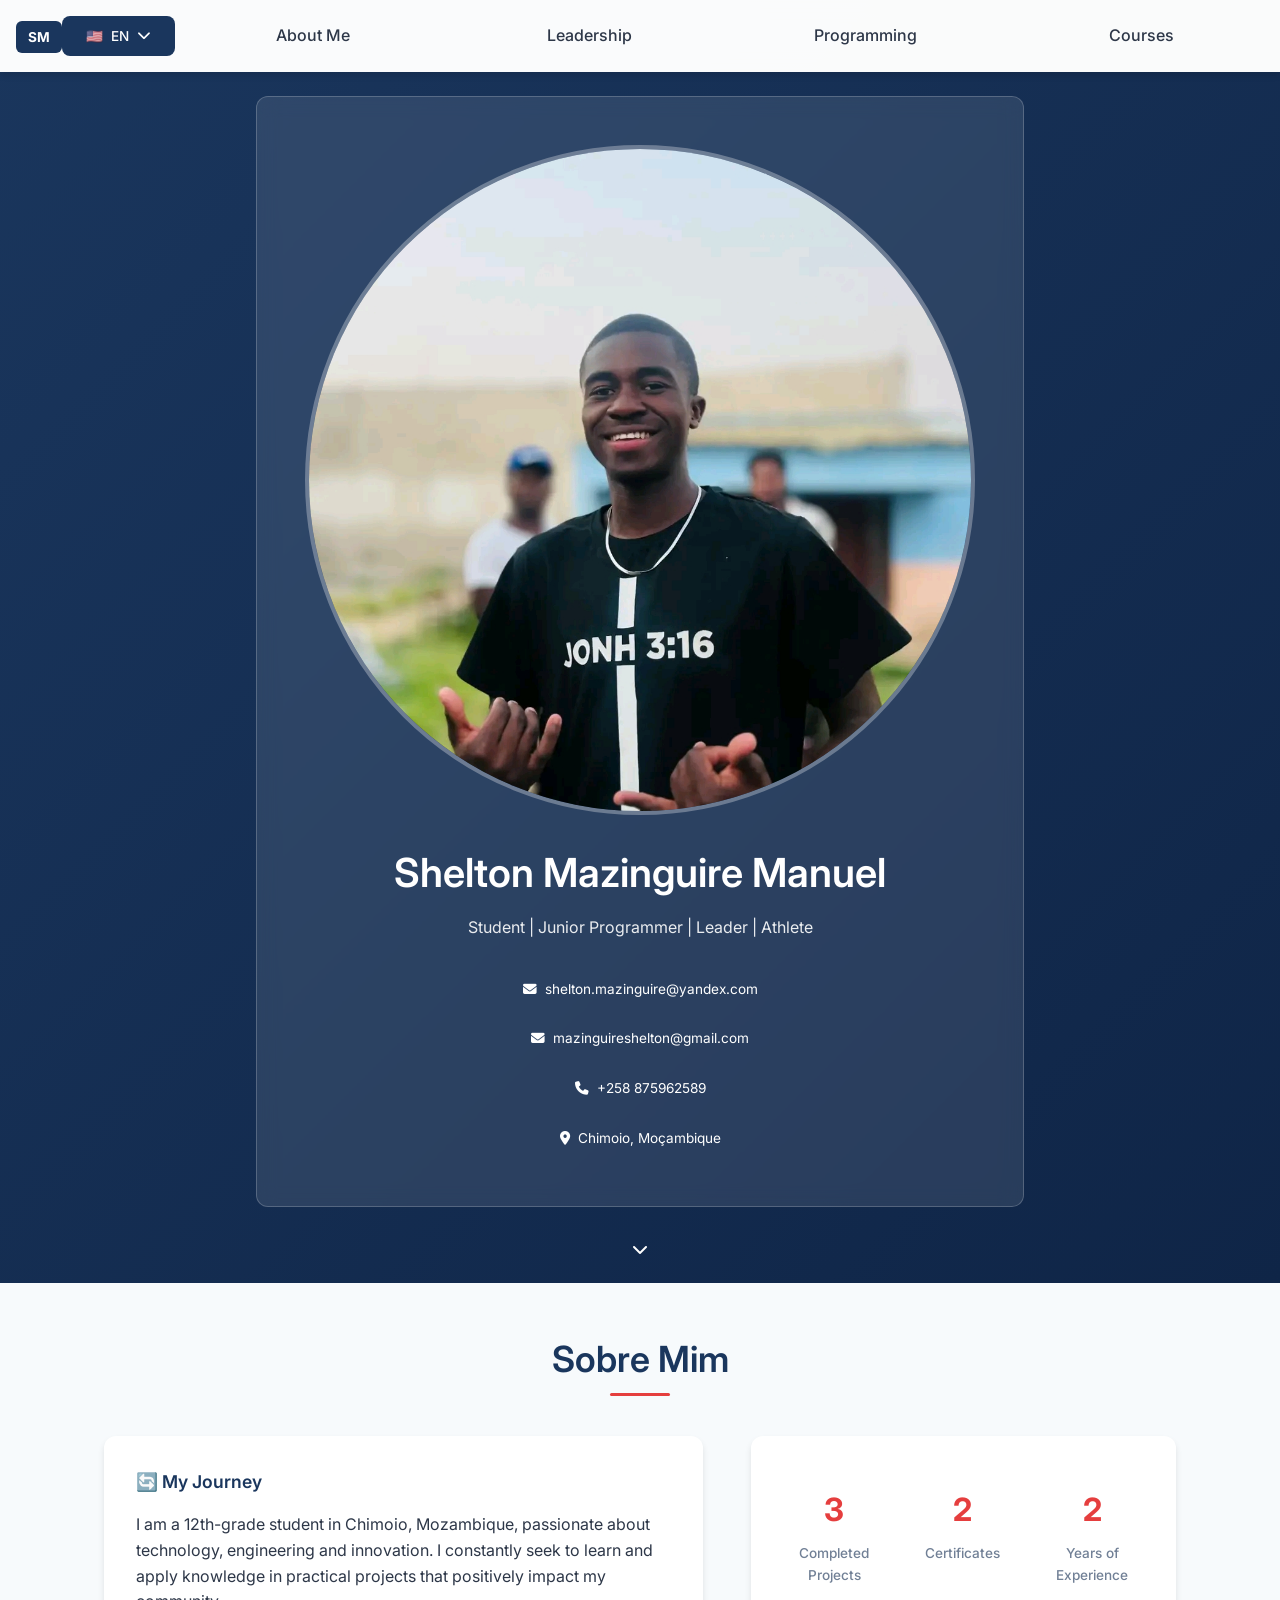
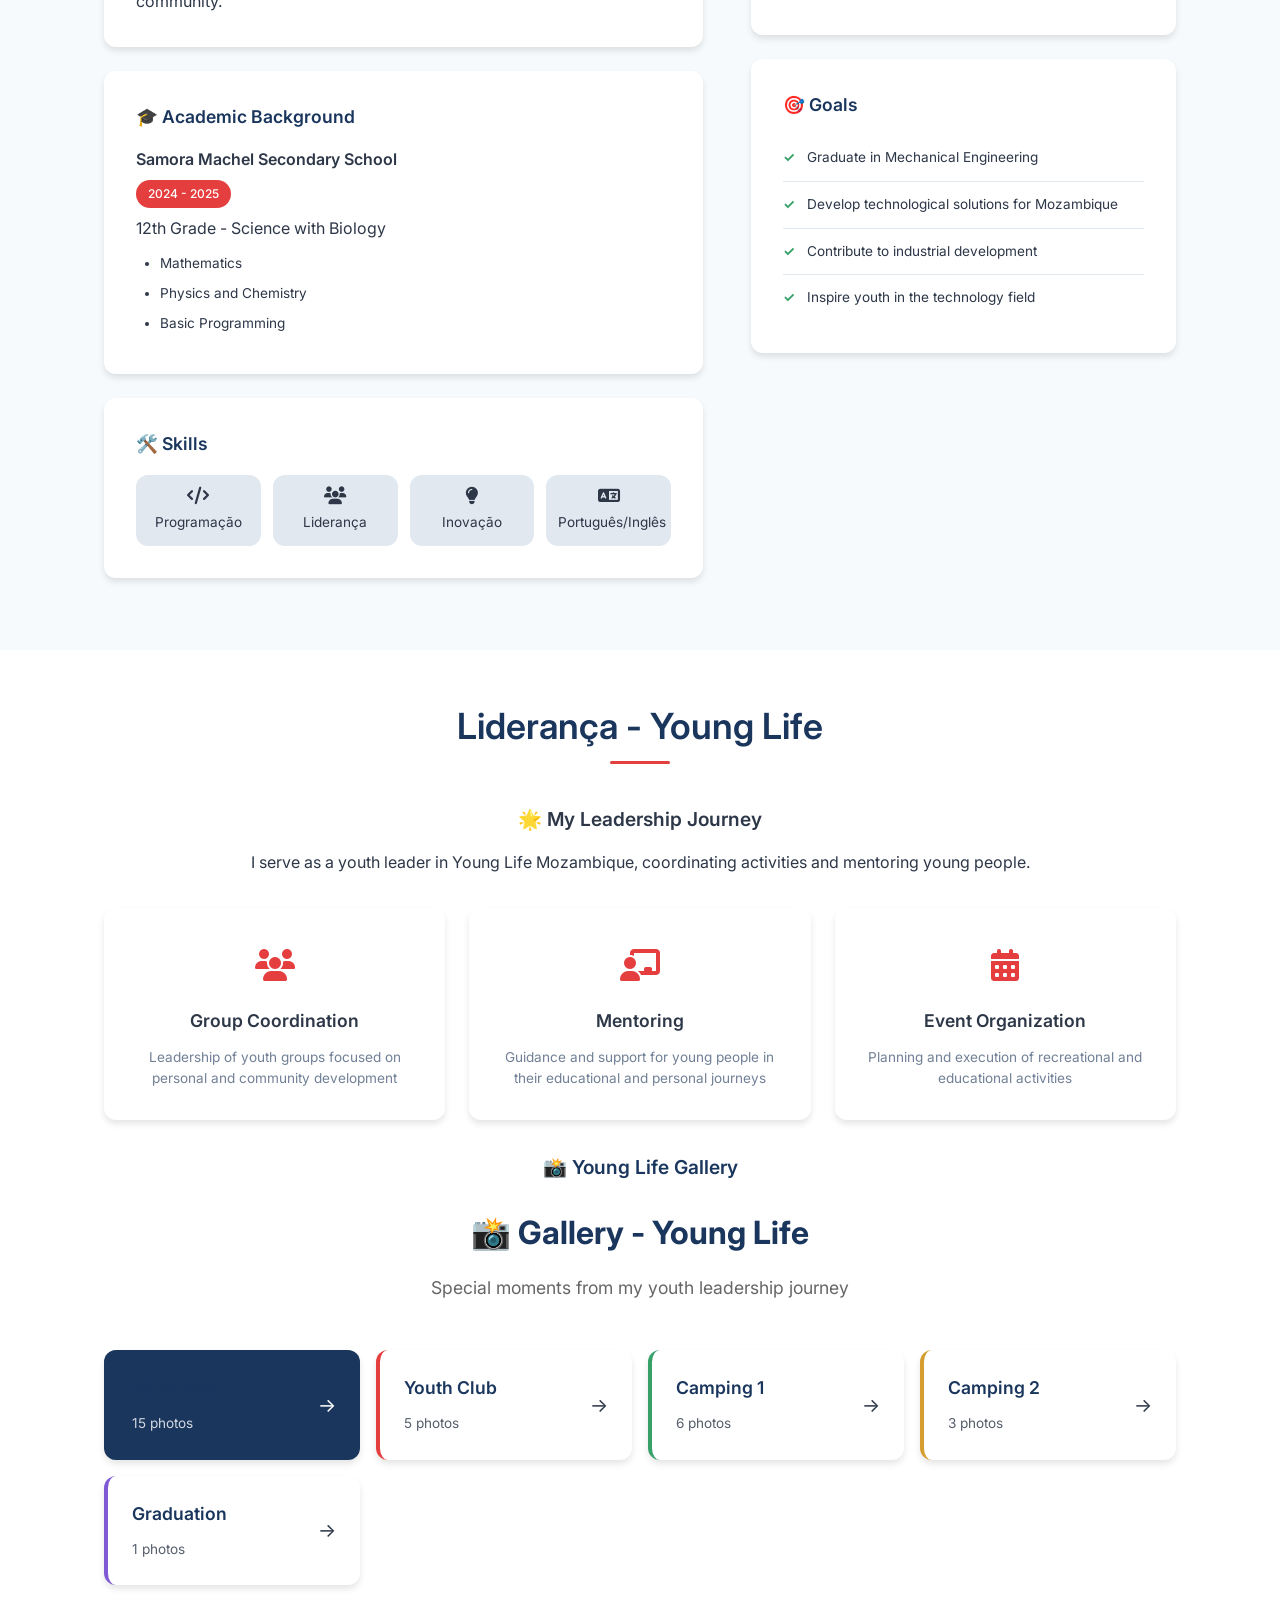
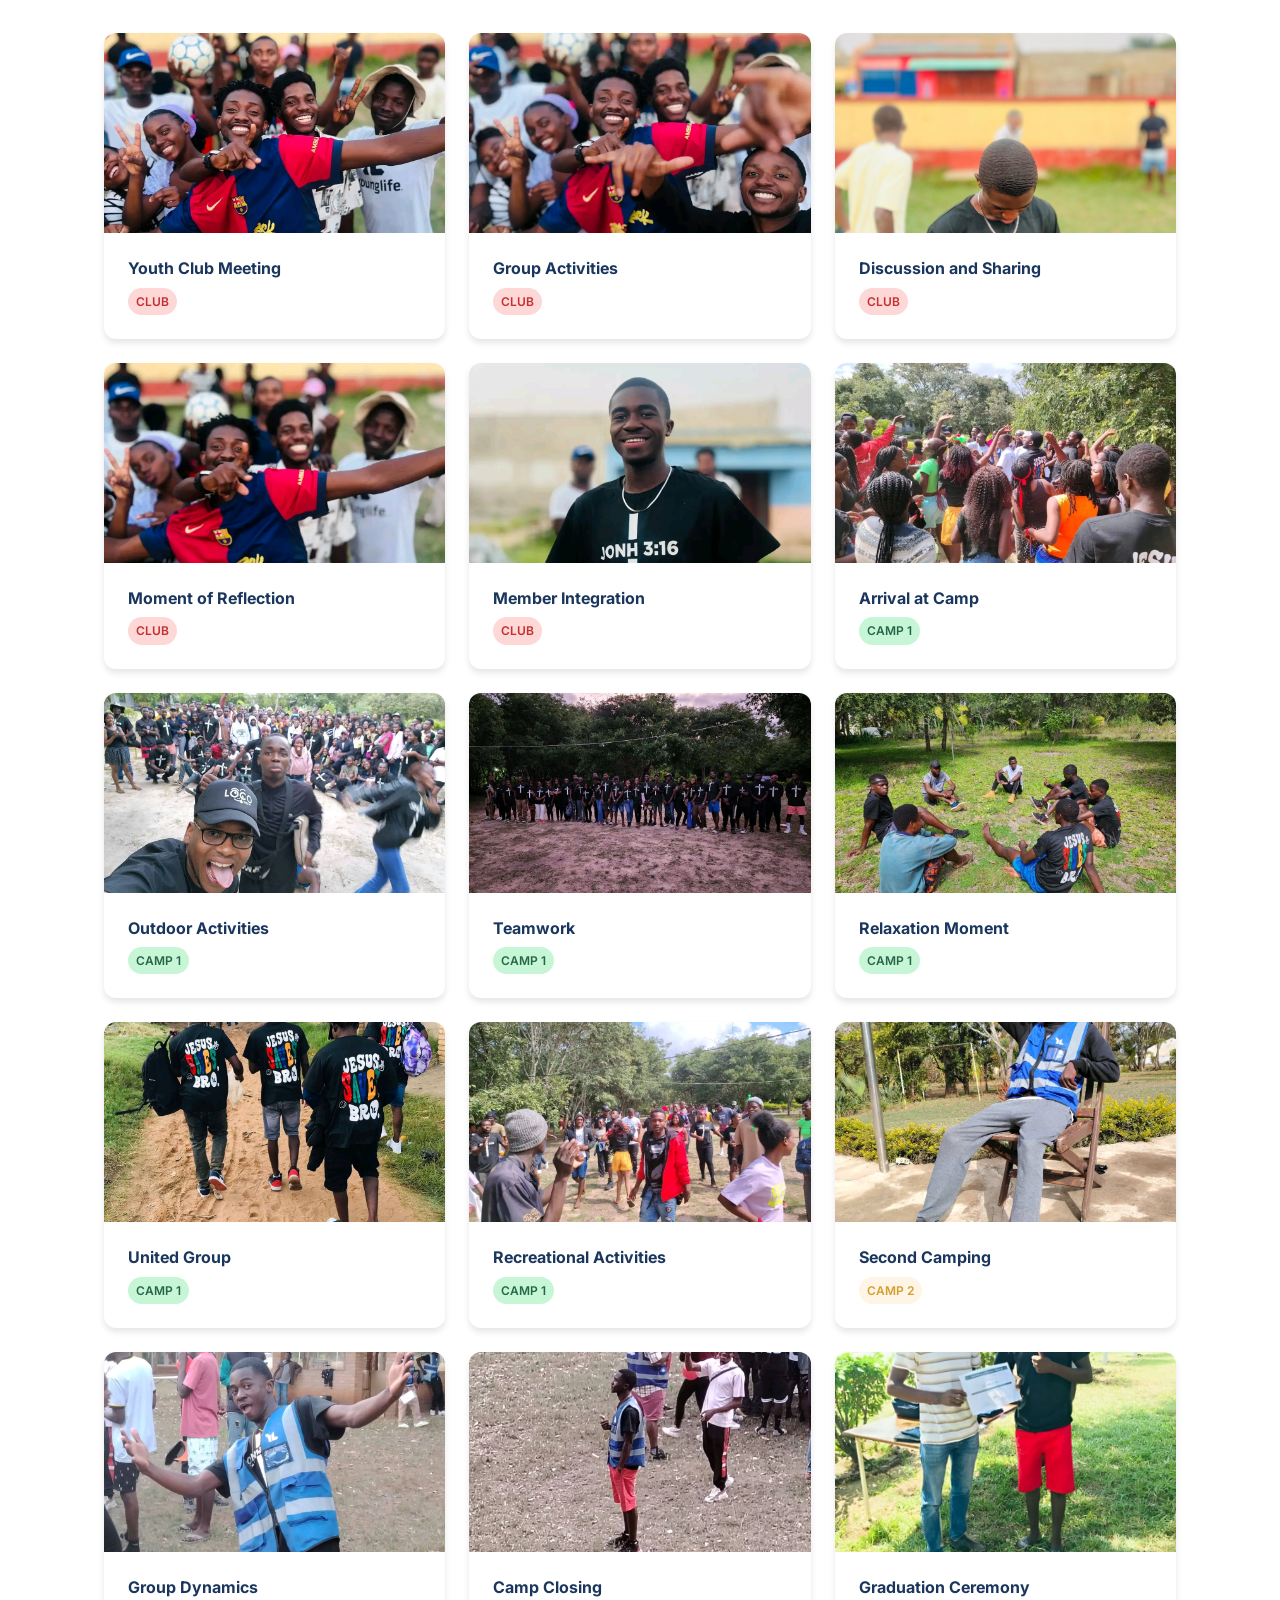
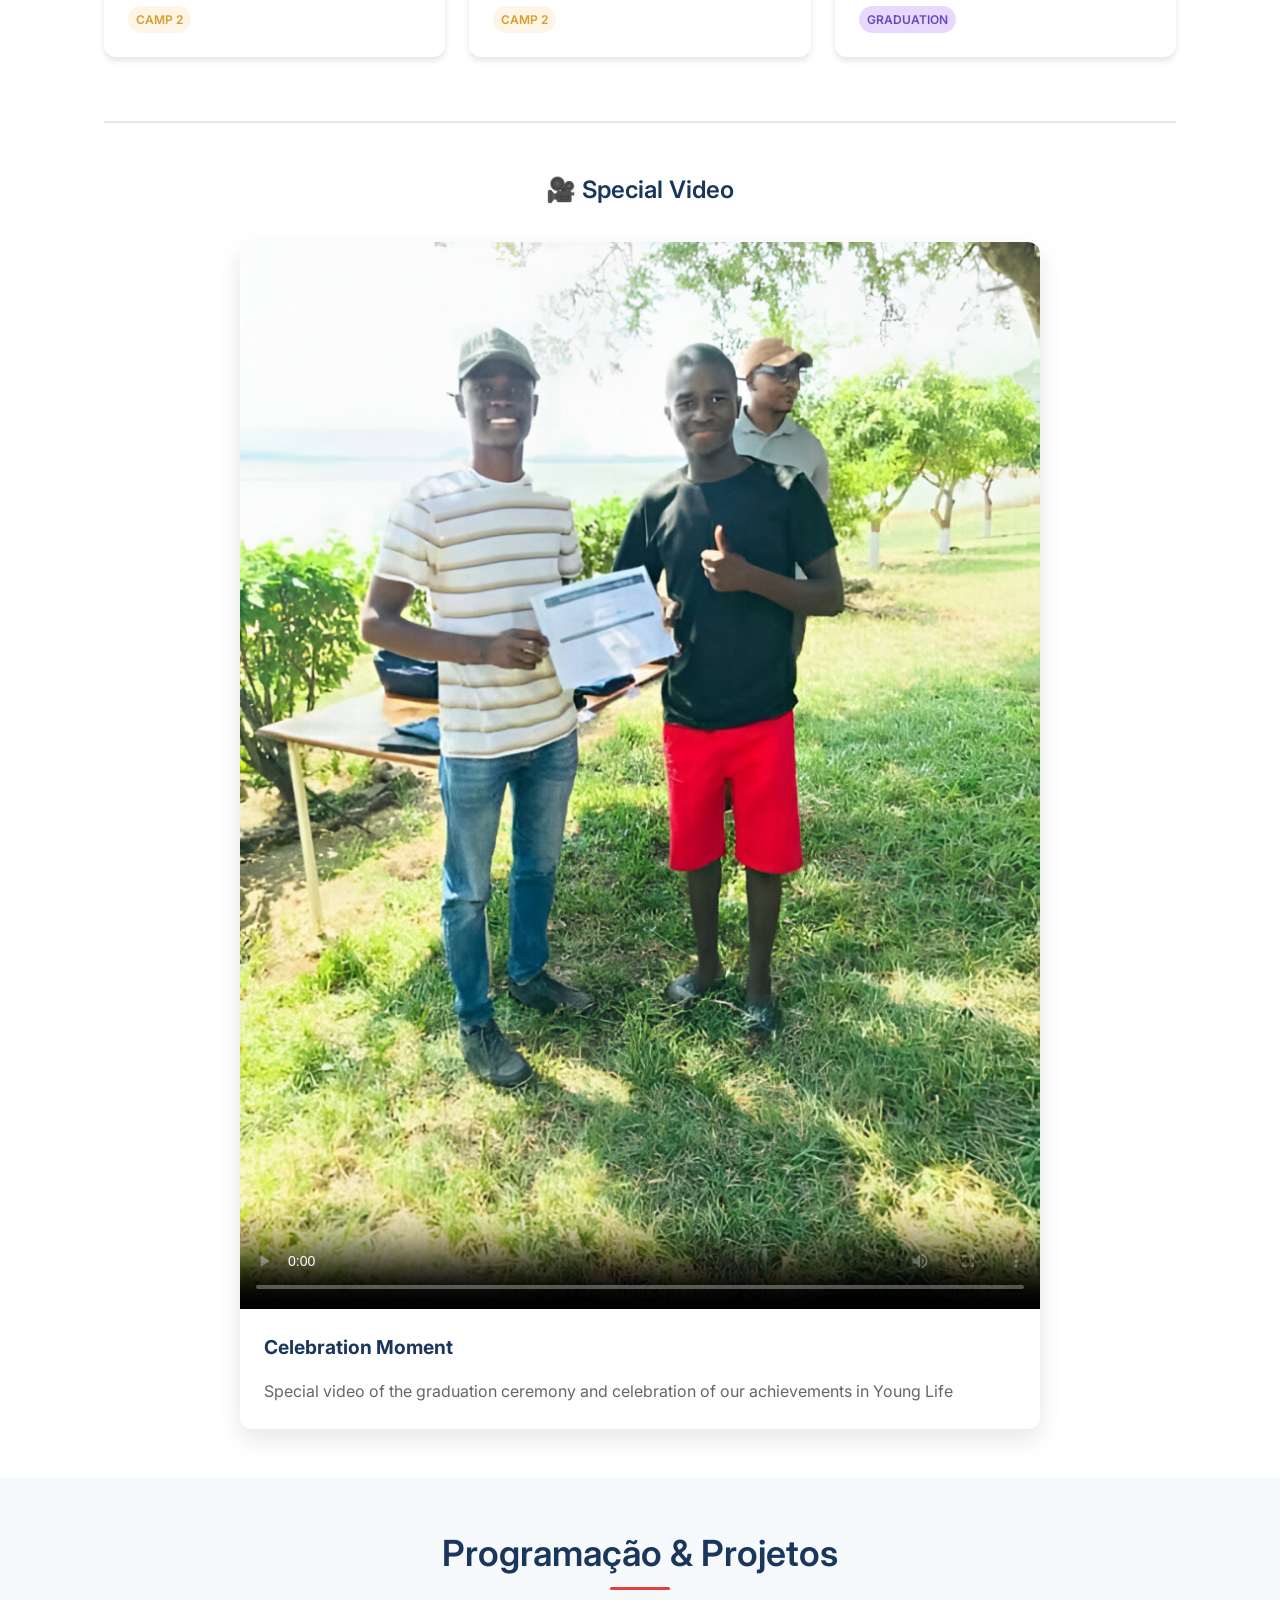
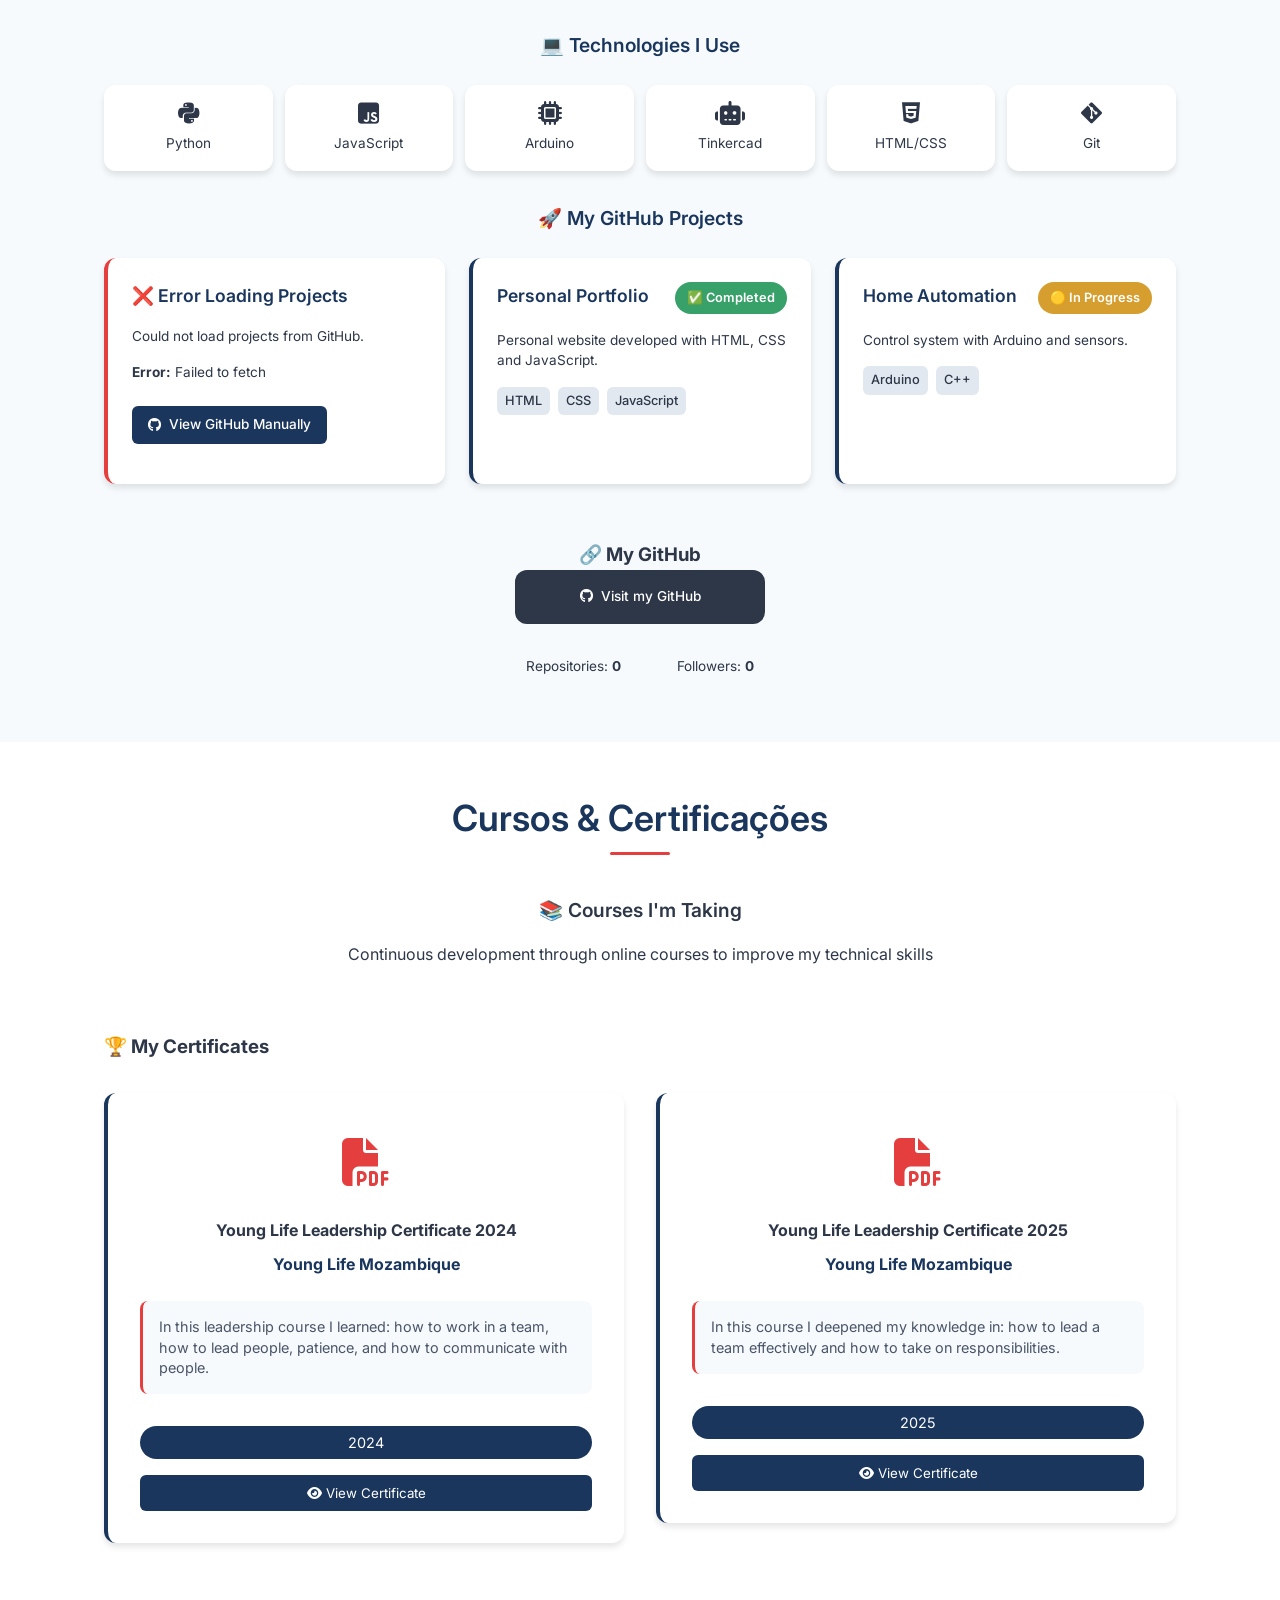
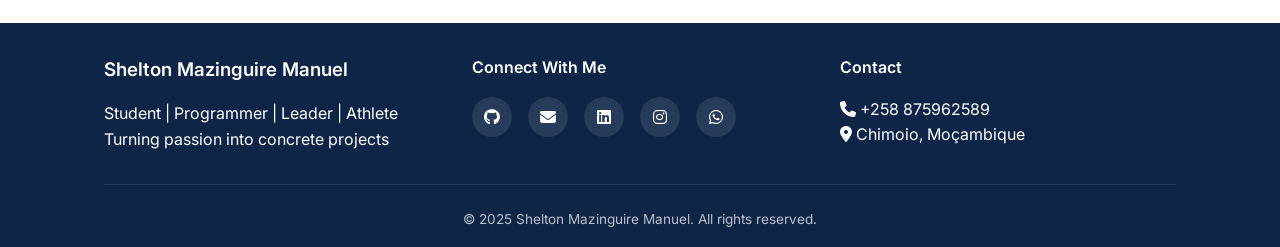
==== commit 4d14e15b: "update: stabilize translations, gallery and projects" ====
--- a/index.html
+++ b/index.html
@@ -1,45 +1,87 @@
 <!DOCTYPE html>
 <html lang="pt-BR">
 <head>
-<!-- Meta tags para forçar tradução -->
-<meta name="google" content="translate">
-<meta name="description" content="Portfólio Shelton Manuel - Estudante, Programador, Líder, Atleta - Site em Português">
-<meta name="keywords" content="portfólio, programador, estudante, Moçambique, tecnologia">
     <meta charset="UTF-8">
     <meta name="viewport" content="width=device-width, initial-scale=1.0">
     <title>Shelton Manuel | Engenharia & Tecnologia</title>
+    
+    <!-- Meta Tags Essenciais -->
+    <meta name="google" content="translate">
+    <meta name="description" content="Shelton Manuel - Estudante, Programador Junior, Líder em Moçambique. Portfólio em múltiplos idiomas.">
+    <meta name="keywords" content="Shelton Manuel, portfólio, programador, Moçambique, estudante, engenharia, tecnologia">
+    <meta name="author" content="Shelton Mazinguire Manuel">
+    
+    <!-- Open Graph / Social Media -->
+    <meta property="og:title" content="Shelton Manuel | Engenharia & Tecnologia">
+    <meta property="og:description" content="Estudante | Programador Junior | Líder - Moçambique">
+    <meta property="og:type" content="website">
+    
+    <!-- Stylesheets -->
     <link rel="stylesheet" href="css/style.css">
-    <link href="https://cdnjs.cloudflare.com/ajax/libs/font-awesome/6.4.0/css/all.min.css" rel="stylesheet">
+    <link rel="stylesheet" href="https://cdnjs.cloudflare.com/ajax/libs/font-awesome/6.4.0/css/all.min.css">
     <link href="https://fonts.googleapis.com/css2?family=Inter:wght@300;400;500;600;700&display=swap" rel="stylesheet">
 </head>
 <body>
-    <!-- Navigation -->
+    <!-- ==================== NAVIGATION ==================== -->
     <nav class="navbar">
         <div class="nav-container">
+            <!-- Logo -->
             <div class="logo">
                 <span>SM</span>
             </div>
             
-            <!-- Seletor de Idiomas -->
+            <!-- Language Selector CORRETO -->
             <div class="language-selector">
-                <button class="lang-btn" data-lang="pt">🇵🇹 PT</button>
+                <button class="lang-btn" id="universalLangBtn">
+                    <span class="flag">🇵🇹</span>
+                    <span class="lang-code">PT</span>
+                    <i class="fas fa-chevron-down"></i>
+                </button>
+                
                 <div class="lang-dropdown">
-                    <button class="lang-option" data-lang="en">🇺🇸 EN</button>
-                    <button class="lang-option" data-lang="es">🇪🇸 ES</button>
-                    <button class="lang-option" data-lang="ru">🇷🇺 RU</button>
-                    <button class="lang-option" data-lang="zh">🇨🇳 中文</button>
-                </div>
-            </div>
-            
+                    <!-- ⚠️ IMPORTANTE: Mudado de data-language para data-lang -->
+                    <button class="lang-option" data-lang="pt">
+                        <span class="flag">🇵🇹</span>
+                        <span class="lang-name">Português</span>
+                    </button>
+                    
+                    <button class="lang-option" data-lang="en">
+                        <span class="flag">🇺🇸</span>
+                        <span class="lang-name">English</span>
+                    </button>
+                    
+                    <button class="lang-option" data-lang="es">
+                        <span class="flag">🇪🇸</span>
+                        <span class="lang-name">Español</span>
+                    </button>
+                    
+                    <button class="lang-option" data-lang="fr">
+                        <span class="flag">🇫🇷</span>
+                        <span class="lang-name">Français</span>
+                    </button>
+                    
+                    <button class="lang-option" data-lang="ru">
+                        <span class="flag">🇷🇺</span>
+                        <span class="lang-name">Русский</span>
+                    </button>
+                    
+                    <button class="lang-option" data-lang="zh">
+                        <span class="flag">🇨🇳</span>
+                        <span class="lang-name">中文</span>
+                    </button>
+                </div>
+            </div>
+            
+            <!-- Navigation Links -->
             <ul class="nav-links">
                 <li><a href="#sobre" data-key="nav.about">Sobre Mim</a></li>
                 <li><a href="#lideranca" data-key="nav.leadership">Liderança</a></li>
                 <li><a href="#programacao" data-key="nav.programming">Programação</a></li>
                 <li><a href="#cursos" data-key="nav.courses">Cursos</a></li>
-                <li><a href="#esportes" data-key="nav.sports">Esportes</a></li>
             </ul>
             
-            <div class="hamburger">
+            <!-- Mobile Menu Toggle -->
+            <div class="hamburger" aria-label="Abrir menu" role="button" tabindex="0">
                 <span></span>
                 <span></span>
                 <span></span>
@@ -47,43 +89,50 @@
         </div>
     </nav>
 
-    <!-- Hero Section -->
-    <header class="hero">
+    <!-- ==================== HERO SECTION ==================== -->
+    <header class="hero" id="inicio">
         <div class="hero-content">
             <div class="profile-card">
-                <img src="assets/images/perfil/foto-perfil.jpg" alt="Shelton Manuel" class="profile-img">
+                <img src="assets/images/perfil/foto-perfil.jpg" 
+                     alt="Shelton Manuel - Foto de perfil" 
+                     class="profile-img"
+                     loading="eager">
                 <h1 data-key="hero.title">Shelton Mazinguire Manuel</h1>
-                <p class="tagline" data-key="hero.tagline">Estudante | Programador junior | Líder | Atleta</p>
+                <p class="tagline" data-key="hero.tagline">Estudante | Programador Junior | Líder</p>
+                
                 <div class="contact-info">
-                    <a href="mailto:shelton.mazinguire@yandex.com">
-                        <i class="fas fa-envelope"></i>
+                    <a href="mailto:shelton.mazinguire@yandex.com" aria-label="Enviar email para shelton.mazinguire@yandex.com">
+                        <i class="fas fa-envelope" aria-hidden="true"></i>
                         shelton.mazinguire@yandex.com
                     </a>
-                         <a href="mailto:mazinguireshelton@gmail.com">
-                            <i class="fas fa-envelope"></i>
-                               mazinguireshelton@gmail.com
-                      </a>
-                    <a href="tel:+258875962589">
-                        <i class="fas fa-phone"></i>
+                    <a href="mailto:mazinguireshelton@gmail.com" aria-label="Enviar email para mazinguireshelton@gmail.com">
+                        <i class="fas fa-envelope" aria-hidden="true"></i>
+                        mazinguireshelton@gmail.com
+                    </a>
+                    <a href="tel:+258875962589" aria-label="Ligar para +258 875962589">
+                        <i class="fas fa-phone" aria-hidden="true"></i>
                         +258 875962589
                     </a>
                     <span>
-                        <i class="fas fa-map-marker-alt"></i>
+                        <i class="fas fa-map-marker-alt" aria-hidden="true"></i>
                         Chimoio, Moçambique
                     </span>
                 </div>
             </div>
         </div>
-        <div class="scroll-down">
-            <i class="fas fa-chevron-down"></i>
+        
+        <div class="scroll-down" aria-label="Rolar para baixo">
+            <i class="fas fa-chevron-down" aria-hidden="true"></i>
         </div>
     </header>
 
-    <!-- Sobre Mim Section -->
-    <section id="sobre" class="section">
+    <!-- ==================== SOBRE MIM ==================== -->
+    <section id="sobre" class="section" aria-labelledby="sobre-title">
         <div class="container">
-            <h2 class="section-title">Sobre Mim</h2>
+            <h2 class="section-title" id="sobre-title">Sobre Mim</h2>
+            
             <div class="sobre-content">
+                <!-- Coluna Esquerda: Texto -->
                 <div class="sobre-text">
                     <div class="intro-card">
                         <h3 data-key="about.journey">🔄 Minha Jornada</h3>
@@ -95,7 +144,7 @@
                         <div class="education-item">
                             <h4 data-key="about.school">Escola Secundária Samora Machel</h4>
                             <span class="year" data-key="about.year">2024 - 2025</span>
-                            <p data-key="about.grade">12º Ano - Ciências com biológia</p>
+                            <p data-key="about.grade">12º Ano - Ciências com Biologia</p>
                             <ul>
                                 <li data-key="about.subject1">Matemática</li>
                                 <li data-key="about.subject2">Física e Química</li>
@@ -108,41 +157,38 @@
                         <h3 data-key="about.skills">🛠️ Competências</h3>
                         <div class="skills-grid">
                             <div class="skill-item">
-                                <i class="fas fa-code"></i>
+                                <i class="fas fa-code" aria-hidden="true"></i>
                                 <span>Programação</span>
                             </div>
                             <div class="skill-item">
-                                <i class="fas fa-users"></i>
+                                <i class="fas fa-users" aria-hidden="true"></i>
                                 <span>Liderança</span>
                             </div>
                             <div class="skill-item">
-                                <i class="fas fa-basketball-ball"></i>
-                                <span>Handebol</span>
+                                <i class="fas fa-lightbulb" aria-hidden="true"></i>
+                                <span>Inovação</span>
                             </div>
                             <div class="skill-item">
-                                <i class="fas fa-language"></i>
+                                <i class="fas fa-language" aria-hidden="true"></i>
                                 <span>Português/Inglês</span>
                             </div>
-                            <div class="skill-item">
-                                <i class="fas fa-lightbulb"></i>
-                                <span>Inovação</span>
-                            </div>
                         </div>
                     </div>
                 </div>
                 
+                <!-- Coluna Direita: Estatísticas e Objetivos -->
                 <div class="sobre-visual">
                     <div class="stats-card">
                         <div class="stat">
-                            <div class="stat-number" id="projetos-count">0</div>
+                            <div class="stat-number" id="projetos-count" aria-live="polite">0</div>
                             <div class="stat-label" data-key="about.projects">Projetos Concluídos</div>
                         </div>
                         <div class="stat">
-                            <div class="stat-number" id="certificados-count">0</div>
+                            <div class="stat-number" id="certificados-count" aria-live="polite">0</div>
                             <div class="stat-label" data-key="about.certificates">Certificados</div>
                         </div>
                         <div class="stat">
-                            <div class="stat-number" id="experiencia-count">0</div>
+                            <div class="stat-number" id="experiencia-count" aria-live="polite">0</div>
                             <div class="stat-label" data-key="about.experience">Anos de Experiência</div>
                         </div>
                     </div>
@@ -161,18 +207,20 @@
         </div>
     </section>
 
-    <!-- Liderança Section -->
-    <section id="lideranca" class="section bg-light">
+    <!-- ==================== LIDERANÇA ==================== -->
+    <section id="lideranca" class="section bg-light" aria-labelledby="lideranca-title">
         <div class="container">
-            <h2 class="section-title">Liderança - Young Life</h2>
+            <h2 class="section-title" id="lideranca-title">Liderança - Young Life</h2>
+            
             <div class="lideranca-intro">
                 <h3 data-key="leadership.journey">🌟 Minha Jornada de Liderança</h3>
                 <p data-key="leadership.journeyText">Atuação como líder juvenil na Young Life Moçambique, coordenando atividades, mentorando jovens e desenvolvendo habilidades de comunicação e trabalho em equipe.</p>
             </div>
 
+            <!-- Atividades de Liderança -->
             <div class="atividades-grid">
                 <div class="atividade-card">
-                    <div class="atividade-icon">
+                    <div class="atividade-icon" aria-hidden="true">
                         <i class="fas fa-users"></i>
                     </div>
                     <h4 data-key="leadership.coordination">Coordenação de Grupos</h4>
@@ -180,7 +228,7 @@
                 </div>
                 
                 <div class="atividade-card">
-                    <div class="atividade-icon">
+                    <div class="atividade-icon" aria-hidden="true">
                         <i class="fas fa-chalkboard-teacher"></i>
                     </div>
                     <h4 data-key="leadership.mentoring">Mentoria</h4>
@@ -188,7 +236,7 @@
                 </div>
                 
                 <div class="atividade-card">
-                    <div class="atividade-icon">
+                    <div class="atividade-icon" aria-hidden="true">
                         <i class="fas fa-calendar-alt"></i>
                     </div>
                     <h4 data-key="leadership.events">Organização de Eventos</h4>
@@ -199,46 +247,47 @@
             <!-- Galeria Young Life -->
             <div class="galeria-section">
                 <h3 data-key="leadership.gallery">📸 Galeria - Young Life</h3>
-                <div id="youngLifeGallery">
-                    <div style="text-align: center; padding: 40px; color: #666;">
-                        <i class="fas fa-spinner fa-spin" style="font-size: 2rem; margin-bottom: 1rem;"></i>
-                        <p>Carregando galeria...</p>
+                <div id="youngLifeGallery" aria-live="polite">
+                    <div class="loading-state">
+                        <i class="fas fa-spinner fa-spin" aria-hidden="true"></i>
+                        <p data-lang="loading">Carregando galeria...</p>
                     </div>
                 </div>
             </div>
         </div>
     </section>
 
-    <!-- Programação Section -->
-    <section id="programacao" class="section">
+    <!-- ==================== PROGRAMAÇÃO ==================== -->
+    <section id="programacao" class="section" aria-labelledby="programacao-title">
         <div class="container">
-            <h2 class="section-title">Programação & Projetos</h2>
-            
+            <h2 class="section-title" id="programacao-title">Programação & Projetos</h2>
+            
+            <!-- Tech Stack -->
             <div class="tech-stack">
                 <h3 data-key="programming.tech">💻 Tecnologias que Utilizo</h3>
                 <div class="tech-grid">
                     <div class="tech-item">
-                        <i class="fab fa-python"></i>
+                        <i class="fab fa-python" aria-hidden="true"></i>
                         <span>Python</span>
                     </div>
                     <div class="tech-item">
-                        <i class="fab fa-js-square"></i>
+                        <i class="fab fa-js-square" aria-hidden="true"></i>
                         <span>JavaScript</span>
                     </div>
                     <div class="tech-item">
-                        <i class="fas fa-microchip"></i>
+                        <i class="fas fa-microchip" aria-hidden="true"></i>
                         <span>Arduino</span>
                     </div>
                     <div class="tech-item">
-                        <i class="fas fa-robot"></i>
+                        <i class="fas fa-robot" aria-hidden="true"></i>
                         <span>Tinkercad</span>
                     </div>
                     <div class="tech-item">
-                        <i class="fab fa-html5"></i>
+                        <i class="fab fa-html5" aria-hidden="true"></i>
                         <span>HTML/CSS</span>
                     </div>
                     <div class="tech-item">
-                        <i class="fab fa-git-alt"></i>
+                        <i class="fab fa-git-alt" aria-hidden="true"></i>
                         <span>Git</span>
                     </div>
                 </div>
@@ -247,8 +296,8 @@
             <!-- Projetos GitHub -->
             <div class="projetos-section">
                 <h3 data-key="programming.projects">🚀 Meus Projetos no GitHub</h3>
-                <div class="projetos-grid" id="projetosGitHub">
-                    <!-- Projetos carregados via JavaScript -->
+                <div class="projetos-grid" id="projetosGitHub" aria-live="polite">
+                    <!-- Projetos carregados via projetos.js -->
                 </div>
             </div>
 
@@ -256,149 +305,240 @@
             <div class="github-links">
                 <h3 data-key="programming.github">🔗 Meu GitHub</h3>
                 <div class="github-stats">
-                    <a href="https://github.com/mazinguireshelton-a11y" class="github-btn" target="_blank" data-key="programming.visit">
-                        <i class="fab fa-github"></i>
-                        Visitar Meu GitHub
+                    <a href="https://github.com/mazinguireshelton-a11y" 
+                       class="github-btn" 
+                       target="_blank" 
+                       rel="noopener noreferrer"
+                       aria-label="Visitar perfil do GitHub">
+                        <i class="fab fa-github" aria-hidden="true"></i>
+                        <span data-key="programming.visit">Visitar Meu GitHub</span>
                     </a>
                     <div class="stats">
-                        <span class="stat" data-key="programming.repos">Repositórios: <strong id="repoCount">0</strong></span>
-                        <span class="stat" data-key="programming.followers">Seguidores: <strong id="followersCount">0</strong></span>
+                        <span class="stat">
+                            <span data-key="programming.repos">Repositórios:</span>
+                            <strong id="repoCount" aria-live="polite">0</strong>
+                        </span>
+                        <span class="stat">
+                            <span data-key="programming.followers">Seguidores:</span>
+                            <strong id="followersCount" aria-live="polite">0</strong>
+                        </span>
                     </div>
                 </div>
             </div>
         </div>
     </section>
 
-    <!-- Cursos Section -->
-    <section id="cursos" class="section bg-light">
+    <!-- ==================== CURSOS ==================== -->
+    <section id="cursos" class="section bg-light" aria-labelledby="cursos-title">
         <div class="container">
-            <h2 class="section-title">Cursos & Certificações</h2>
+            <h2 class="section-title" id="cursos-title">Cursos & Certificações</h2>
             
             <div class="cursos-header">
                 <h3 data-key="courses.header">📚 Cursos do Alisson que Estou Fazendo</h3>
                 <p data-key="courses.subtitle">Desenvolvimento contínuo através de cursos online para aprimorar minhas habilidades técnicas</p>
             </div>
 
-            <div class="cursos-grid" id="cursosGrid">
+            <!-- Grid de Cursos -->
+            <div class="cursos-grid" id="cursosGrid" aria-live="polite">
                 <!-- Cursos carregados via JavaScript -->
             </div>
 
             <!-- Certificados -->
             <div class="certificados-section">
                 <h3 data-key="courses.certificates">🏆 Meus Certificados</h3>
-                <div class="certificados-grid" id="certificadosGrid">
+                <div class="certificados-grid" id="certificadosGrid" aria-live="polite">
                     <!-- Certificados carregados via JavaScript -->
                 </div>
             </div>
         </div>
     </section>
 
-    <!-- Esportes Section -->
-    <section id="esportes" class="section">
-        <div class="container">
-            <h2 class="section-title">Esportes - Handebol</h2>
-            
-            <div class="esportes-intro">
-                <div class="esportes-content">
-                    <h3 data-key="sports.passion">🏐 Minha Paixão pelo Handebol</h3>
-                    <p data-key="sports.passionText">Prática regular de handebol competitivo, desenvolvendo disciplina, trabalho em equipe e espírito esportivo através de treinos e competições escolares.</p>
-                    
-                    <div class="esportes-stats">
-                        <div class="esporte-stat">
-                            <div class="esporte-number" id="anos-jogando">3</div>
-                            <div class="esporte-label" data-key="sports.years">Anos Jogando</div>
-                        </div>
-                        <div class="esporte-stat">
-                            <div class="esporte-number" id="jogos-competitivos">15</div>
-                            <div class="esporte-label" data-key="sports.games">Jogos Competitivos</div>
-                        </div>
-                        <div class="esporte-stat">
-                            <div class="esporte-number" id="premiacoes">5</div>
-                            <div class="esporte-label" data-key="sports.awards">Premiações</div>
-                        </div>
-                    </div>
-                </div>
-                
-                <div class="esportes-beneficios">
-                    <h4 data-key="sports.benefits">🎯 Benefícios do Esporte</h4>
-                    <ul>
-                        <li data-key="sports.benefit1">Disciplina e foco</li>
-                        <li data-key="sports.benefit2">Trabalho em equipe</li>
-                        <li data-key="sports.benefit3">Gestão do tempo</li>
-                        <li data-key="sports.benefit4">Resiliência mental</li>
-                        <li data-key="sports.benefit5">Saúde física</li>
-                    </ul>
-                </div>
-            </div>
-
-            <!-- Galeria de Esportes -->
-            <div class="galeria-esportes">
-                <h3 data-key="sports.moments">📸 Momentos do Handebol</h3>
-                <div class="galeria-grid" id="galeriaEsportes">
-                    <!-- Fotos carregadas via JavaScript -->
-                </div>
-            </div>
-
-            <!-- Vídeos -->
-            <div class="videos-section">
-                <h3 data-key="sports.videos">🎥 Vídeos dos Jogos</h3>
-                <div class="videos-grid" id="videosGrid">
-                    <!-- Vídeos carregados via JavaScript -->
-                </div>
-            </div>
-        </div>
-    </section>
-
-    <!-- Footer -->
-    <footer class="footer">
+    <!-- ==================== FOOTER ==================== -->
+    <footer class="footer" role="contentinfo">
         <div class="container">
             <div class="footer-content">
+                <!-- Informações Pessoais -->
                 <div class="footer-info">
-                    <h3>Shelton mazinguire  Manuel</h3>
-                    <p data-key="footer.tagline">Estudante | Programador | Líder | Atleta</p>
+                    <h3>Shelton Mazinguire Manuel</h3>
+                    <p data-key="footer.tagline">Estudante | Programador | Líder</p>
                     <p data-key="footer.mission">Transformando paixão em projetos concretos</p>
                 </div>
                 
+                <!-- Redes Sociais -->
                 <div class="footer-links">
                     <h4 data-key="footer.connect">Conecte-se Comigo</h4>
                     <div class="social-links">
-                        <a href="https://github.com/mazinguireshelton-a11y" target="_blank">
-                            <i class="fab fa-github"></i>
+                        <a href="https://github.com/mazinguireshelton-a11y" 
+                           target="_blank" 
+                           rel="noopener noreferrer"
+                           aria-label="GitHub">
+                            <i class="fab fa-github" aria-hidden="true"></i>
                         </a>
-                        <a href="mailto:shelton.mazinguire@yandex.com">
-                            <i class="fas fa-envelope"></i>
+                        <a href="mailto:shelton.mazinguire@yandex.com" 
+                           aria-label="Email">
+                            <i class="fas fa-envelope" aria-hidden="true"></i>
                         </a>
-                        <a href="#">
-                            <i class="fab fa-linkedin"></i>
+                        <a href="https://www.linkedin.com/in/shelton-mazinguire-88b461398" 
+                           target="_blank" 
+                           rel="noopener noreferrer"
+                           aria-label="LinkedIn">
+                            <i class="fab fa-linkedin" aria-hidden="true"></i>
                         </a>
-                        <a href="https://www.instagram.com/sheltonmazinguire?igsh=NG93OWIzZWhpMjhm">
-                            <i class="fab fa-instagram"></i>
+                        <a href="https://www.instagram.com/sheltonmazinguire" 
+                           target="_blank" 
+                           rel="noopener noreferrer"
+                           aria-label="Instagram">
+                            <i class="fab fa-instagram" aria-hidden="true"></i>
                         </a>
-                    </div>
-                </div>
-                
+                        <a href="https://wa.me/qr/ENZ3XAI5NHQBE1" 
+                           target="_blank" 
+                           rel="noopener noreferrer"
+                           aria-label="WhatsApp">
+                            <i class="fab fa-whatsapp" aria-hidden="true"></i>
+                        </a>
+                    </div>
+                </div>
+                
+                <!-- Contato -->
                 <div class="footer-contact">
                     <h4 data-key="footer.contact">Contato</h4>
-                    <p><i class="fas fa-phone"></i> +258 875962589</p>
-                    <p><i class="fas fa-map-marker-alt"></i> Chimoio, Moçambique</p>
-                </div>
-            </div>
-            
+                    <p><i class="fas fa-phone" aria-hidden="true"></i> +258 875962589</p>
+                    <p><i class="fas fa-map-marker-alt" aria-hidden="true"></i> Chimoio, Moçambique</p>
+                </div>
+            </div>
+            
+            <!-- Rodapé Inferior -->
             <div class="footer-bottom">
                 <p data-key="footer.rights">&copy; 2025 Shelton Mazinguire Manuel. Todos os direitos reservados.</p>
             </div>
         </div>
     </footer>
 
-    <!-- Scripts na ORDEM CORRETA -->
-    <script src="js/menu-mobile.js"></script>
-    <script src="js/translations-hybrid.js"></script>
-    <script src="js/contadores.js"></script>
-    <script src="js/galeria.js"></script>
-    <script src="js/projetos.js"></script>
-    
+    <!-- ==================== SCRIPTS ==================== -->
+    <!-- REMOVA integration.js e testes redundantes -->
+<!-- ==================== SCRIPTS ==================== -->
+<!-- Mantenha esta ordem SIMPLES -->
+<script src="js/translations.js"></script>
+<script src="js/lang.js"></script>
+<script src="js/menu-mobile.js"></script>
+<script src="js/contadores.js"></script>
+<script src="js/galeria.js"></script>
+<script src="js/projetos.js"></script>
+
+<!-- SCRIPT DE CORREÇÃO DOS BOTÕES - VERSÃO SIMPLIFICADA -->
+<script>
+    document.addEventListener('DOMContentLoaded', function() {
+        console.log('🔧 Inicializando sistema de tradução...');
+        
+        // Função para configurar botões de idioma
+        function setupLanguageButtons() {
+            const mainButton = document.getElementById('universalLangBtn');
+            const dropdown = document.querySelector('.lang-dropdown');
+            const options = document.querySelectorAll('.lang-option');
+            
+            if (!mainButton || !dropdown) {
+                console.error('❌ Botões de idioma não encontrados');
+                return;
+            }
+            
+            console.log(`✅ ${options.length} botões de idioma encontrados`);
+            
+            // Abre/fecha dropdown
+            mainButton.addEventListener('click', function(e) {
+                e.stopPropagation();
+                dropdown.classList.toggle('active');
+            });
+            
+            // Configura cada opção
+            options.forEach(function(option) {
+                option.addEventListener('click', function(e) {
+                    e.preventDefault();
+                    e.stopPropagation();
+                    
+                    const lang = this.getAttribute('data-lang');
+                    console.log(`🌐 Idioma selecionado: ${lang}`);
+                    
+                    // Usa o sistema de tradução do translations.js
+                    if (window.translationManager && window.translationManager.changeLanguage) {
+                        window.translationManager.changeLanguage(lang);
+                    } else if (window.changeLanguage) {
+                        window.changeLanguage(lang);
+                    } else {
+                        console.error('❌ Sistema de tradução não encontrado');
+                    }
+                    
+                    // Fecha dropdown
+                    dropdown.classList.remove('active');
+                    
+                    // Atualiza botão principal
+                    updateMainButton(lang);
+                });
+            });
+            
+            // Fecha dropdown ao clicar fora
+            document.addEventListener('click', function(e) {
+                if (!e.target.closest('.language-selector')) {
+                    dropdown.classList.remove('active');
+                }
+            });
+            
+            // Fecha dropdown com ESC
+            document.addEventListener('keydown', function(e) {
+                if (e.key === 'Escape') {
+                    dropdown.classList.remove('active');
+                }
+            });
+            
+            console.log('✅ Botões de idioma configurados');
+        }
+        
+        // Função para atualizar botão principal
+        function updateMainButton(lang) {
+            const button = document.getElementById('universalLangBtn');
+            if (!button) return;
+            
+            const flagMap = {
+                'pt': '🇵🇹',
+                'en': '🇺🇸',
+                'es': '🇪🇸',
+                'fr': '🇫🇷',
+                'ru': '🇷🇺',
+                'zh': '🇨🇳'
+            };
+            
+            const codeMap = {
+                'pt': 'PT',
+                'en': 'EN',
+                'es': 'ES',
+                'fr': 'FR',
+                'ru': 'RU',
+                'zh': 'ZH'
+            };
+            
+            const flagSpan = button.querySelector('.flag');
+            const codeSpan = button.querySelector('.lang-code');
+            
+            if (flagSpan && flagMap[lang]) {
+                flagSpan.textContent = flagMap[lang];
+            }
+            
+            if (codeSpan && codeMap[lang]) {
+                codeSpan.textContent = codeMap[lang];
+            }
+            
+            console.log(`🔄 Botão principal atualizado para: ${lang}`);
+        }
+        
+        // Configura os botões após carregar a página
+        setTimeout(setupLanguageButtons, 500);
+        
+        // Tenta novamente após 2 segundos se não funcionar
+        setTimeout(function() {
+            if (!document.querySelector('.lang-btn').hasEventListener) {
+                setupLanguageButtons();
+            }
+        }, 2000);
+    });
+</script>  
 </body>
 </html>
-
-<!-- Meta tags para ajudar tradução do navegador -->
-<meta name="description" content="Portfólio de Shelton Manuel - Estudante, Programador, Líder e Atleta">
--- a/css/style.css
+++ b/css/style.css
@@ -112,7 +112,7 @@
     font-size: var(--font-size-sm);
 }
 
-/* ===== LANGUAGE SELECTOR - CORRIGIDO PARA MOBILE ===== */
+/* ===== LANGUAGE SELECTOR - VERSÃO CORRIGIDA ===== */
 .language-selector {
     position: relative;
     margin-right: var(--space-md);
@@ -156,7 +156,7 @@
     border: 1px solid var(--gray-light);
 }
 
-.lang-dropdown.show {
+.lang-dropdown.active {
     display: block;
     animation: fadeIn 0.3s ease;
 }
@@ -958,60 +958,23 @@
 }
 
 /* ===== SISTEMA DE TRADUÇÃO - ESTILOS CORRIGIDOS ===== */
-.language-changing {
-    pointer-events: none;
-}
-
-.language-changing *[data-key] {
-    opacity: 0.7;
-    transition: opacity 0.3s ease;
-}
-
-.language-loading::before {
-    content: '';
-    position: fixed;
-    top: 50%;
-    left: 50%;
-    transform: translate(-50%, -50%);
-    width: 40px;
-    height: 40px;
-    border: 3px solid #f3f3f3;
-    border-top: 3px solid var(--primary);
-    border-radius: 50%;
-    animation: spin 1s linear infinite;
-    z-index: 9999;
-}
-
 [data-key] {
     transition: opacity 0.3s ease, transform 0.3s ease;
     word-wrap: break-word;
     overflow-wrap: break-word;
-}
-
-.lang-btn {
-    transition: var(--transition);
-}
-
-.lang-btn:hover {
-    transform: scale(1.05);
-}
-
-.translating {
-    opacity: 0.7;
-    filter: blur(1px);
-    transition: var(--transition);
-}
-
-/* ===== ESTILOS ESPECÍFICOS PARA TRADUÇÃO MOBILE ===== */
-.mobile-translation-fix {
-    /* Garante que os textos traduzidos se ajustem bem no mobile */
-}
-
-[data-key] {
-    /* Garante que textos longos em outros idiomas quebrem corretamente */
     hyphens: auto;
     -webkit-hyphens: auto;
     -ms-hyphens: auto;
+}
+
+.language-changing [data-key] {
+    opacity: 0.7;
+    transition: opacity 0.3s ease;
+}
+
+.translating [data-key] {
+    opacity: 0.5;
+    transition: var(--transition);
 }
 
 /* ===== MEDIA QUERIES ===== */
@@ -1147,7 +1110,7 @@
     }
 }
 
-/* ===== MOBILE SPECIFIC STYLES - CORRIGIDOS ===== */
+/* ===== MOBILE SPECIFIC STYLES ===== */
 @media (max-width: 767px) {
     .language-selector {
         margin-right: 0;
@@ -1158,6 +1121,7 @@
     .lang-dropdown {
         right: 0;
         left: auto;
+        min-width: 130px;
     }
     
     .nav-container {
@@ -1173,7 +1137,6 @@
         order: 3;
     }
     
-    /* Correção para dropdown de idiomas quando menu mobile está aberto */
     .nav-links.active ~ .language-selector .lang-dropdown {
         position: fixed;
         top: 60px;
@@ -1181,7 +1144,6 @@
         z-index: 1001;
     }
     
-    /* Melhorias para textos traduzidos no mobile */
     [data-key] {
         font-size: 0.9rem;
         line-height: 1.4;
@@ -1195,32 +1157,6 @@
     .lang-option {
         padding: 8px 12px;
         font-size: 0.8rem;
-    }
-}
-
-@media (max-width: 768px) {
-    .language-selector {
-        margin-right: 0;
-        margin-left: auto;
-    }
-    
-    .lang-dropdown {
-        right: 0;
-        left: auto;
-        min-width: 130px;
-    }
-    
-    /* Garantir que todos os elementos traduzidos sejam legíveis */
-    [data-key] {
-        word-wrap: break-word;
-        overflow-wrap: break-word;
-        hyphens: auto;
-    }
-    
-    .lang-btn {
-        white-space: nowrap;
-        font-size: 0.8rem;
-        padding: 8px 12px;
     }
 }
 
@@ -1233,7 +1169,6 @@
     }
 }
 
-/* Foco visível para acessibilidade */
 button:focus-visible,
 a:focus-visible,
 .lang-btn:focus-visible,
@@ -1272,7 +1207,7 @@
     /* Manter o tema claro como padrão, mas adicionar suporte futuro */
 }
 
-/* ===== GARANTIR QUE IMAGENS DA GALERIA MANTENHAM PROPORÇÕES ===== */
+/* ===== GARANTIR QUE IMAGENS MANTENHAM PROPORÇÕES ===== */
 .gallery-item img,
 .photo-card img,
 .profile-img {
@@ -1280,95 +1215,3 @@
     height: auto;
     object-fit: cover;
 }
-
-/* ===== CORREÇÕES ESPECÍFICAS PARA CONTEÚDO TRADUZIDO ===== */
-.translated-content {
-    /* Garante que o conteúdo traduzido se ajuste bem */
-    line-height: 1.5;
-}
-
-/* Textos longos em idiomas como alemão ou finlandês */
-.long-text-fix {
-    word-break: break-word;
-    hyphens: auto;
-}
-
-/* ===== CORREÇÕES URGENTES PARA TRADUÇÃO MOBILE ===== */
-@media (max-width: 768px) {
-    .language-selector {
-        position: relative;
-        z-index: 1001;
-    }
-    
-    .lang-dropdown {
-        position: fixed !important;
-        top: 60px !important;
-        right: 10px !important;
-        left: auto !important;
-        z-index: 1002 !important;
-    }
-    
-    /* Garantir que o menu mobile não sobreponha o seletor */
-    .nav-links.active {
-        z-index: 999;
-    }
-    
-    /* Melhorar textos traduzidos */
-    [data-key] {
-        word-wrap: break-word;
-        overflow-wrap: break-word;
-        hyphens: auto;
-        line-height: 1.4;
-    }
-}
-
-/* Indicador visual de mudança de idioma */
-.language-changing [data-key] {
-    opacity: 0.7;
-    transition: opacity 0.3s ease;
-}
-
-/* Garantir que dropdown fique acima de tudo */
-.lang-dropdown {
-    z-index: 1002;
-}
-
-/* ===== CORREÇÕES URGENTES PARA TRADUÇÃO MOBILE ===== */
-@media (max-width: 768px) {
-    .language-selector {
-        position: relative;
-        z-index: 1001;
-    }
-    
-    .lang-dropdown {
-        position: fixed !important;
-        top: 60px !important;
-        right: 10px !important;
-        left: auto !important;
-        z-index: 1002 !important;
-    }
-    
-    /* Garantir que o menu mobile não sobreponha o seletor */
-    .nav-links.active {
-        z-index: 999;
-    }
-    
-    /* Melhorar textos traduzidos */
-    [data-key] {
-        word-wrap: break-word;
-        overflow-wrap: break-word;
-        hyphens: auto;
-        line-height: 1.4;
-    }
-}
-
-/* Indicador visual de mudança de idioma */
-.language-changing [data-key] {
-    opacity: 0.7;
-    transition: opacity 0.3s ease;
-}
-
-/* Garantir que dropdown fique acima de tudo */
-.lang-dropdown {
-    z-index: 1002;
-}
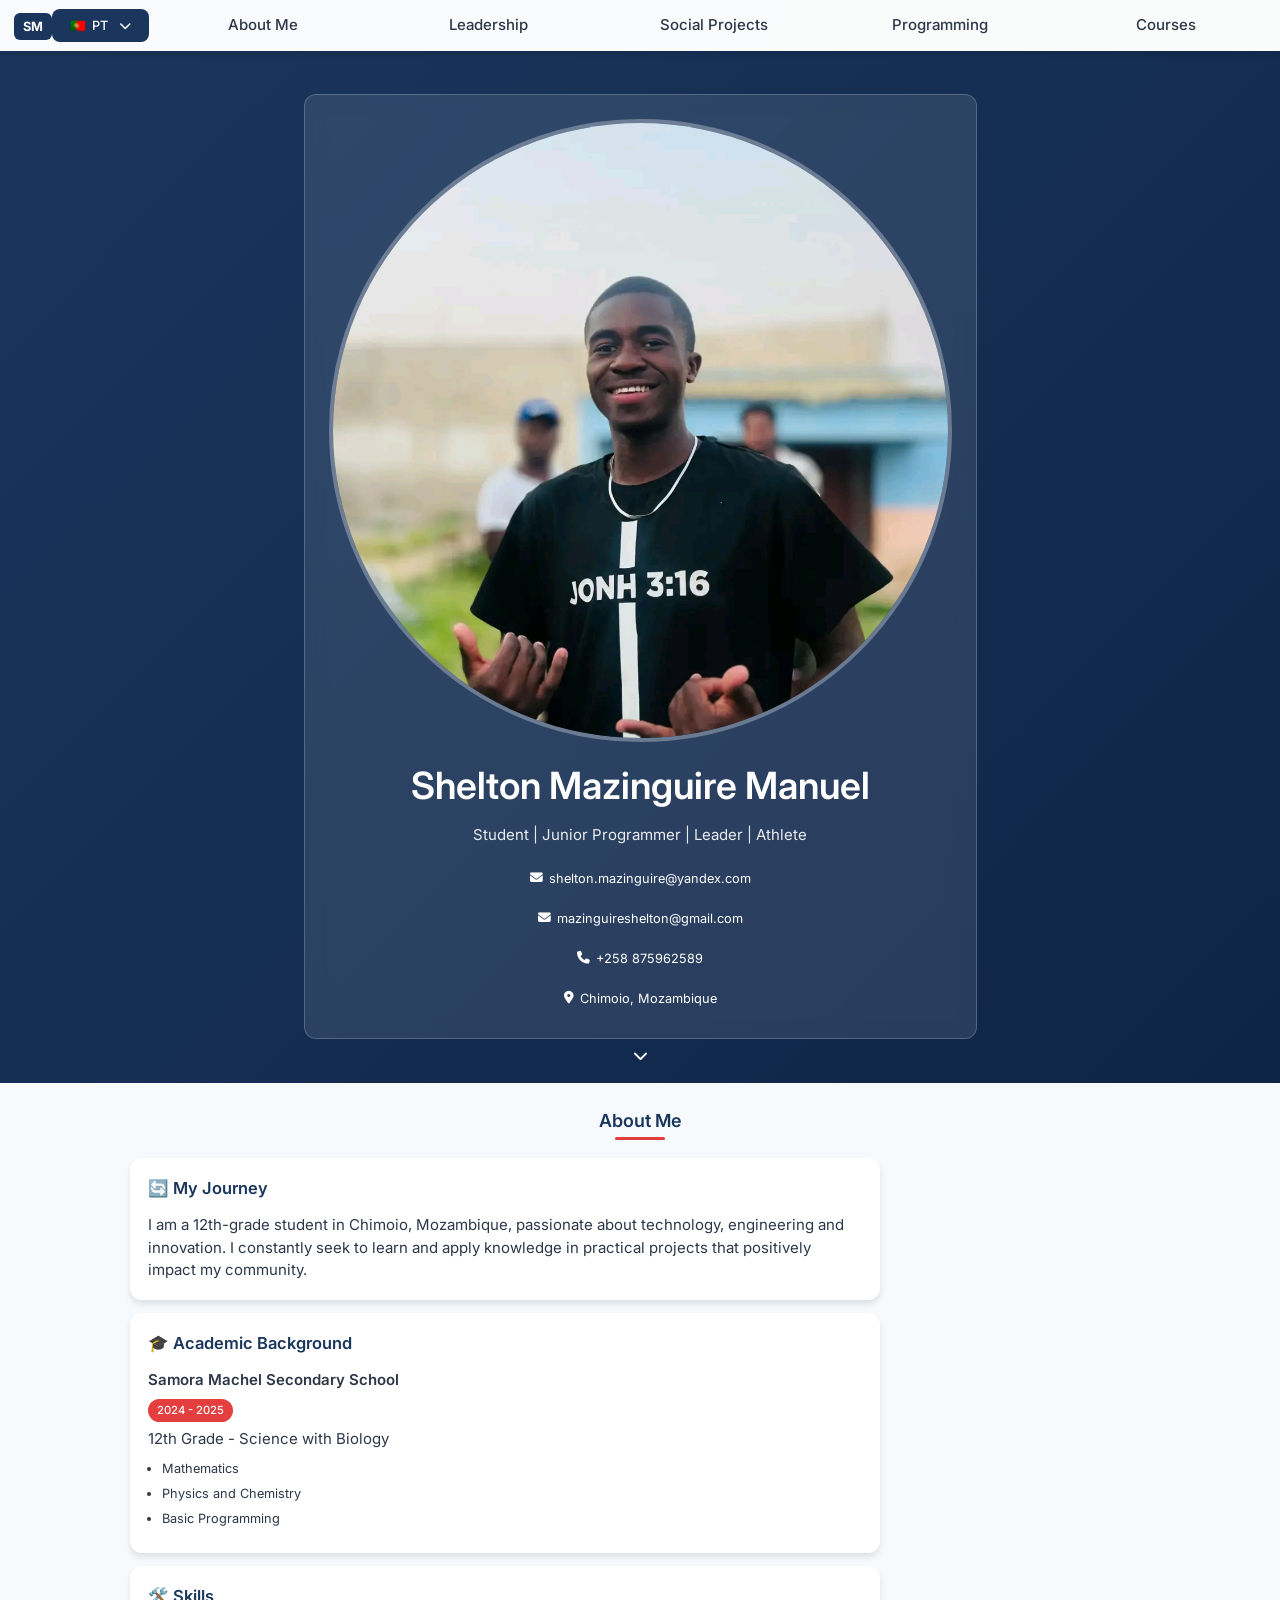
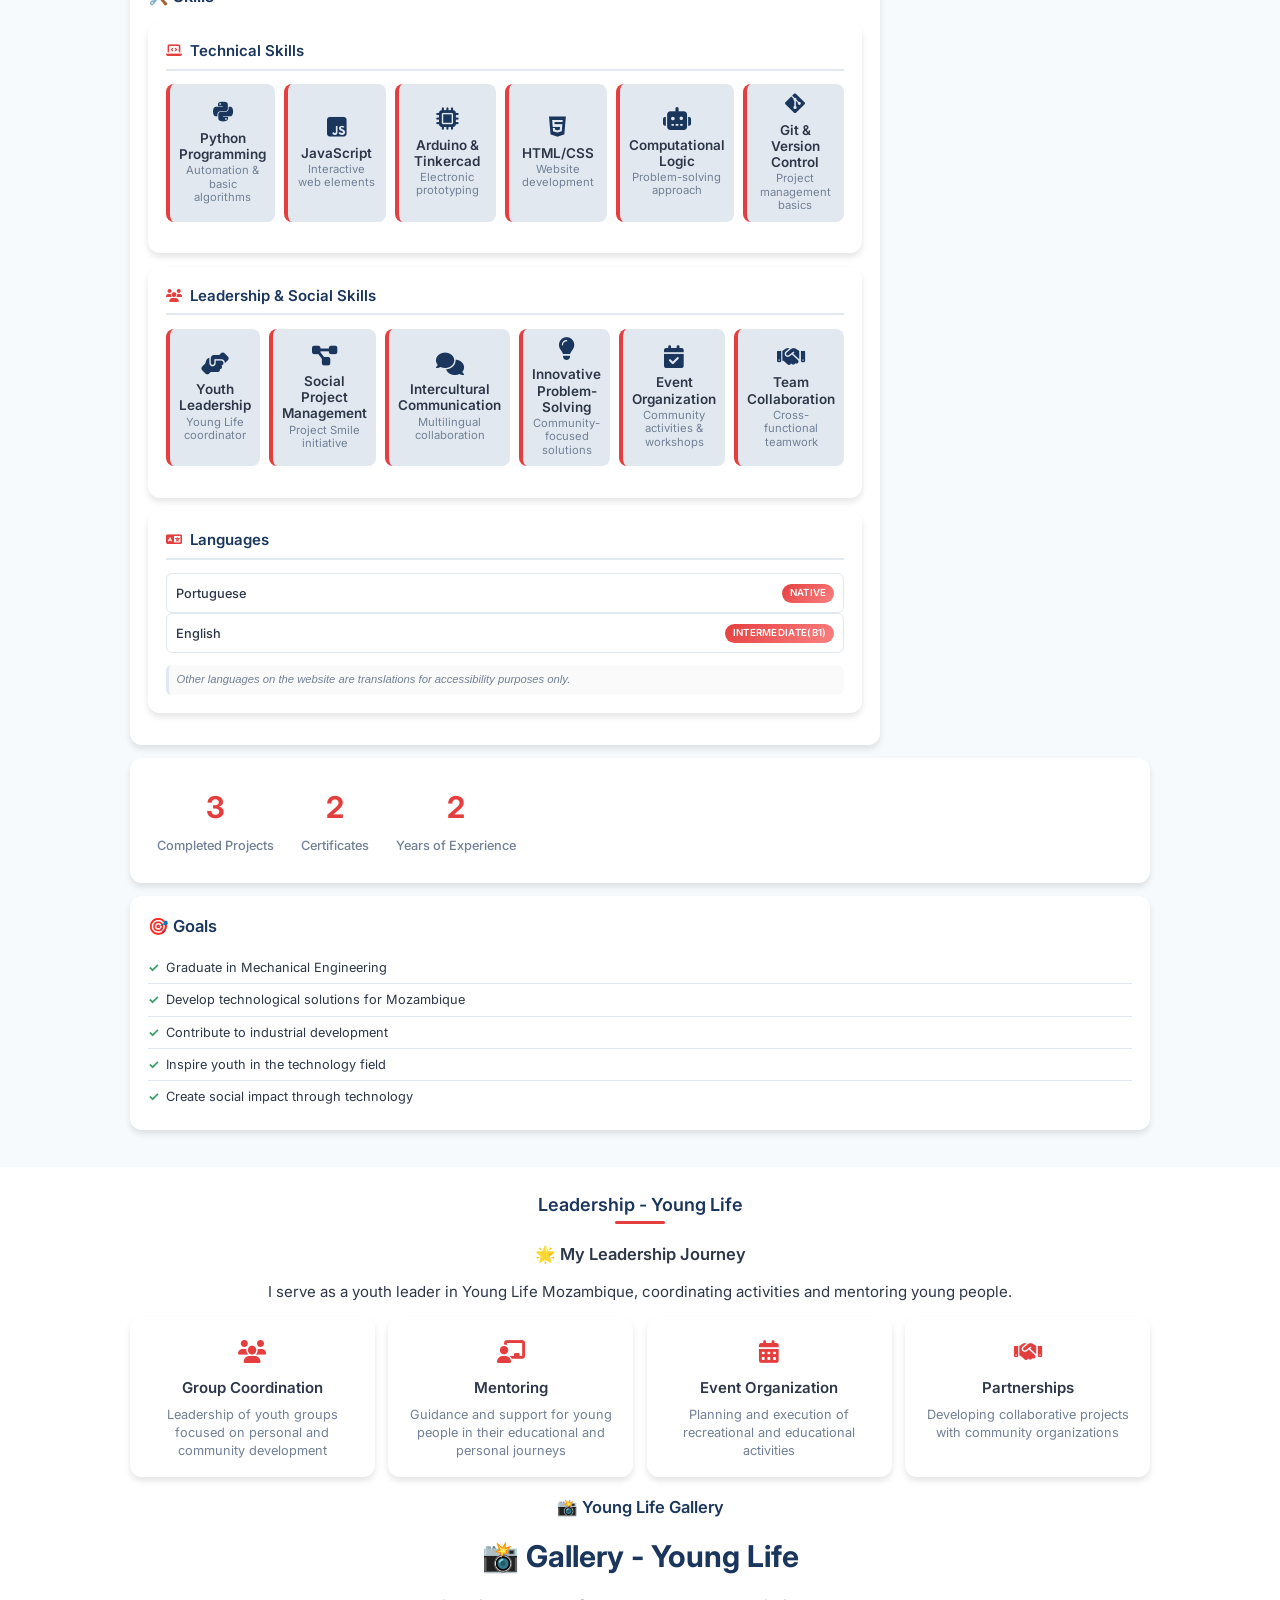
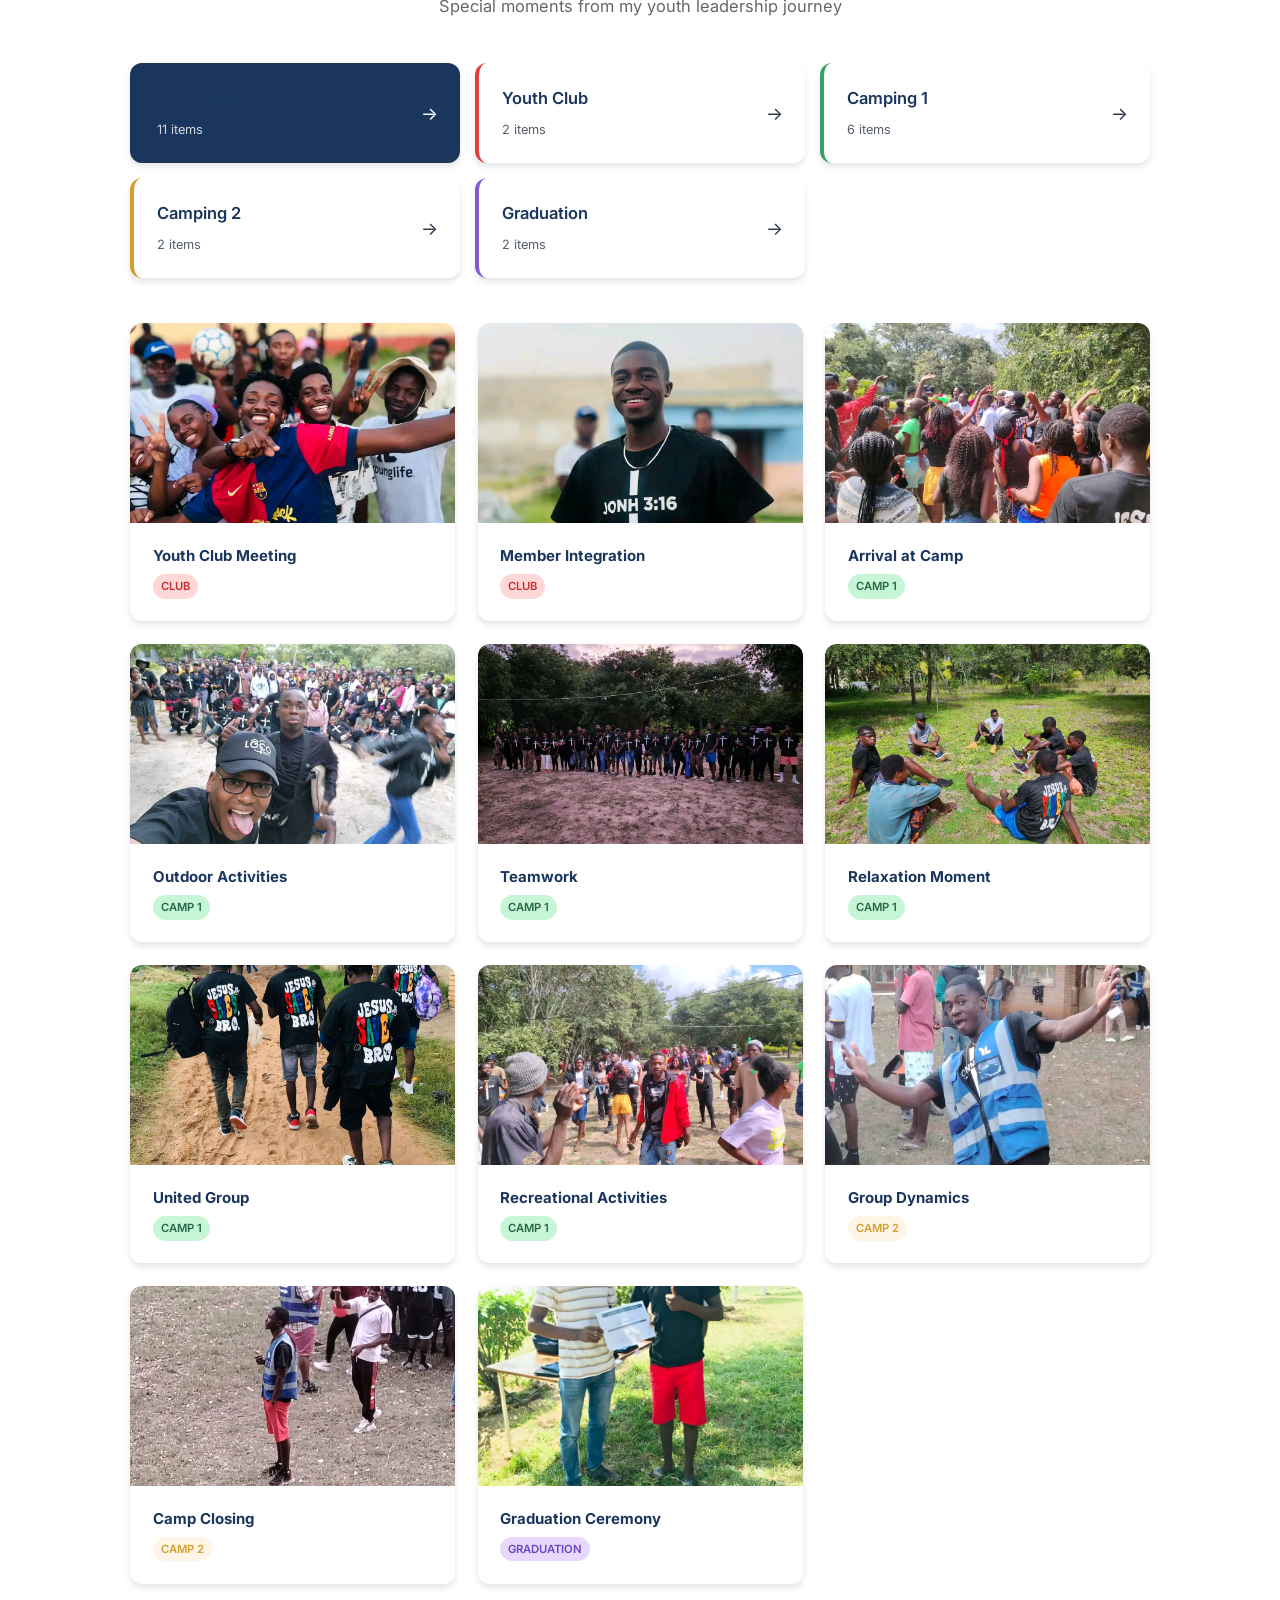
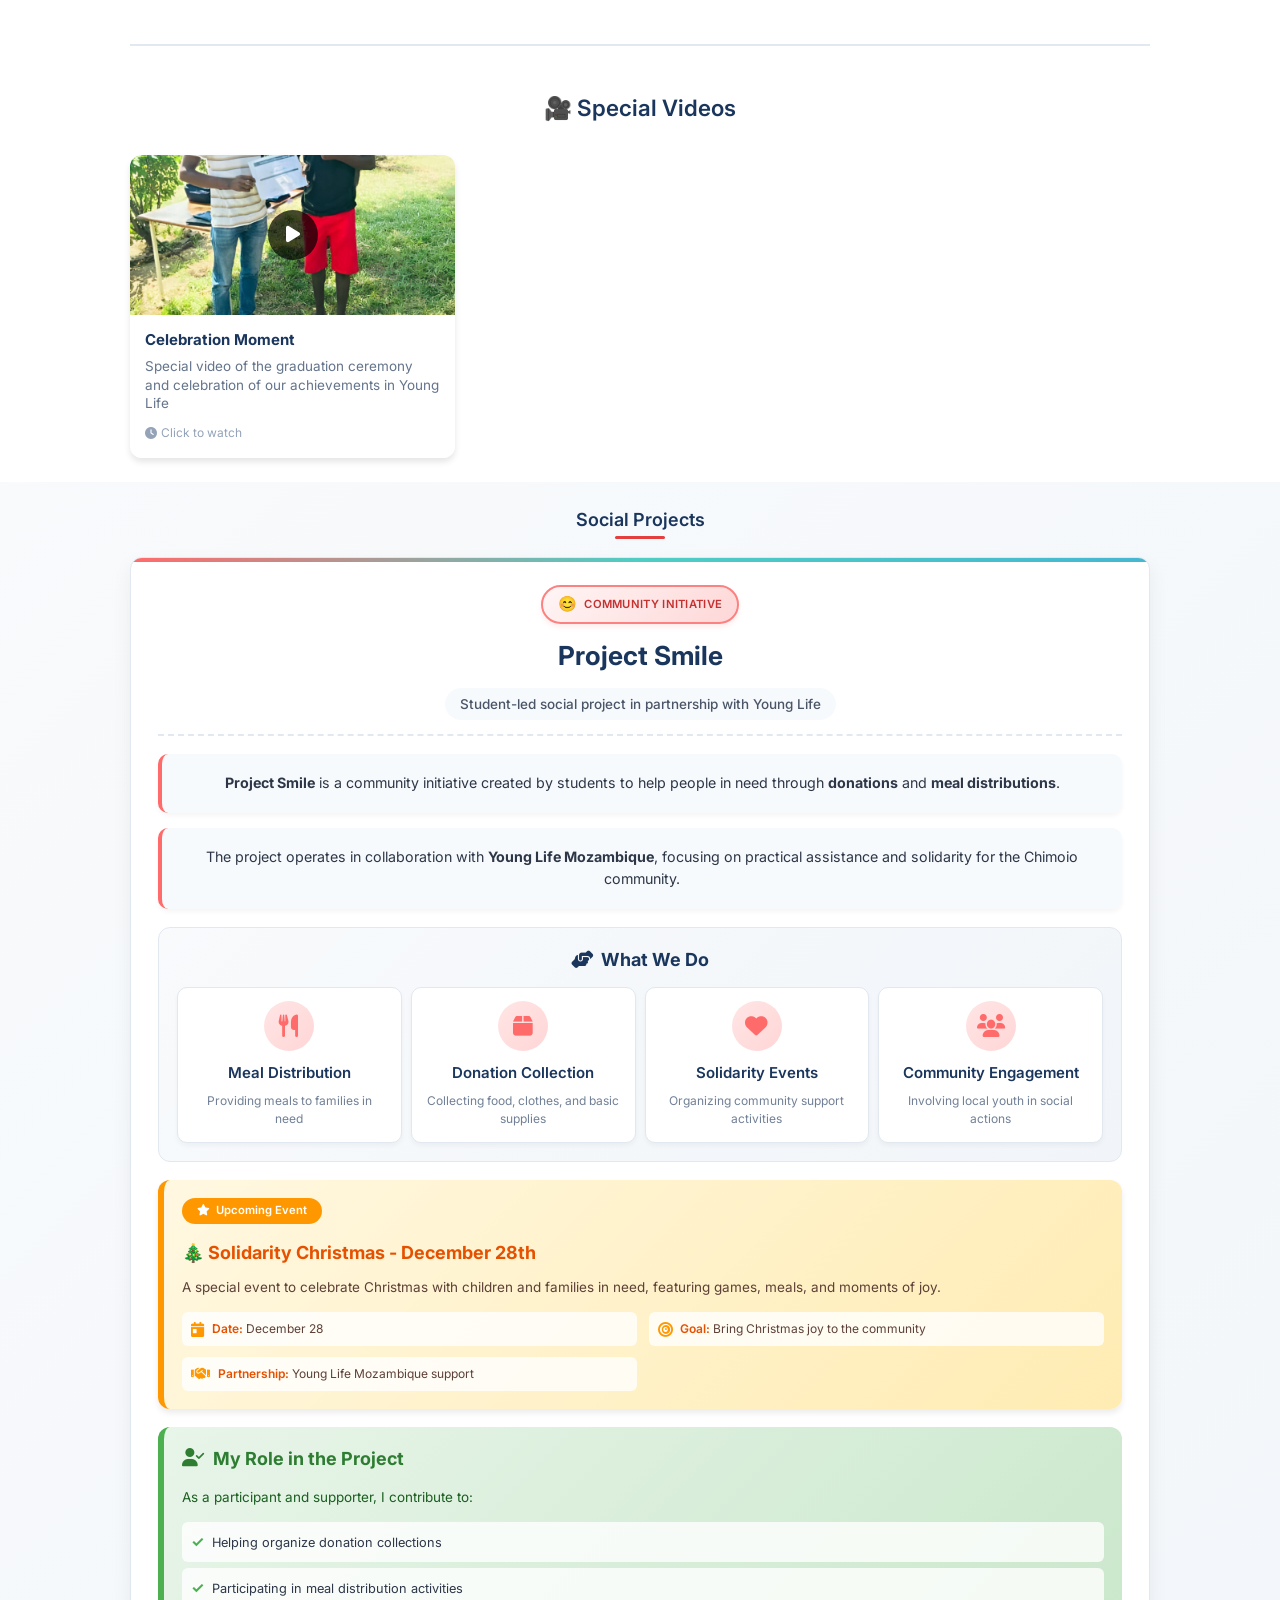
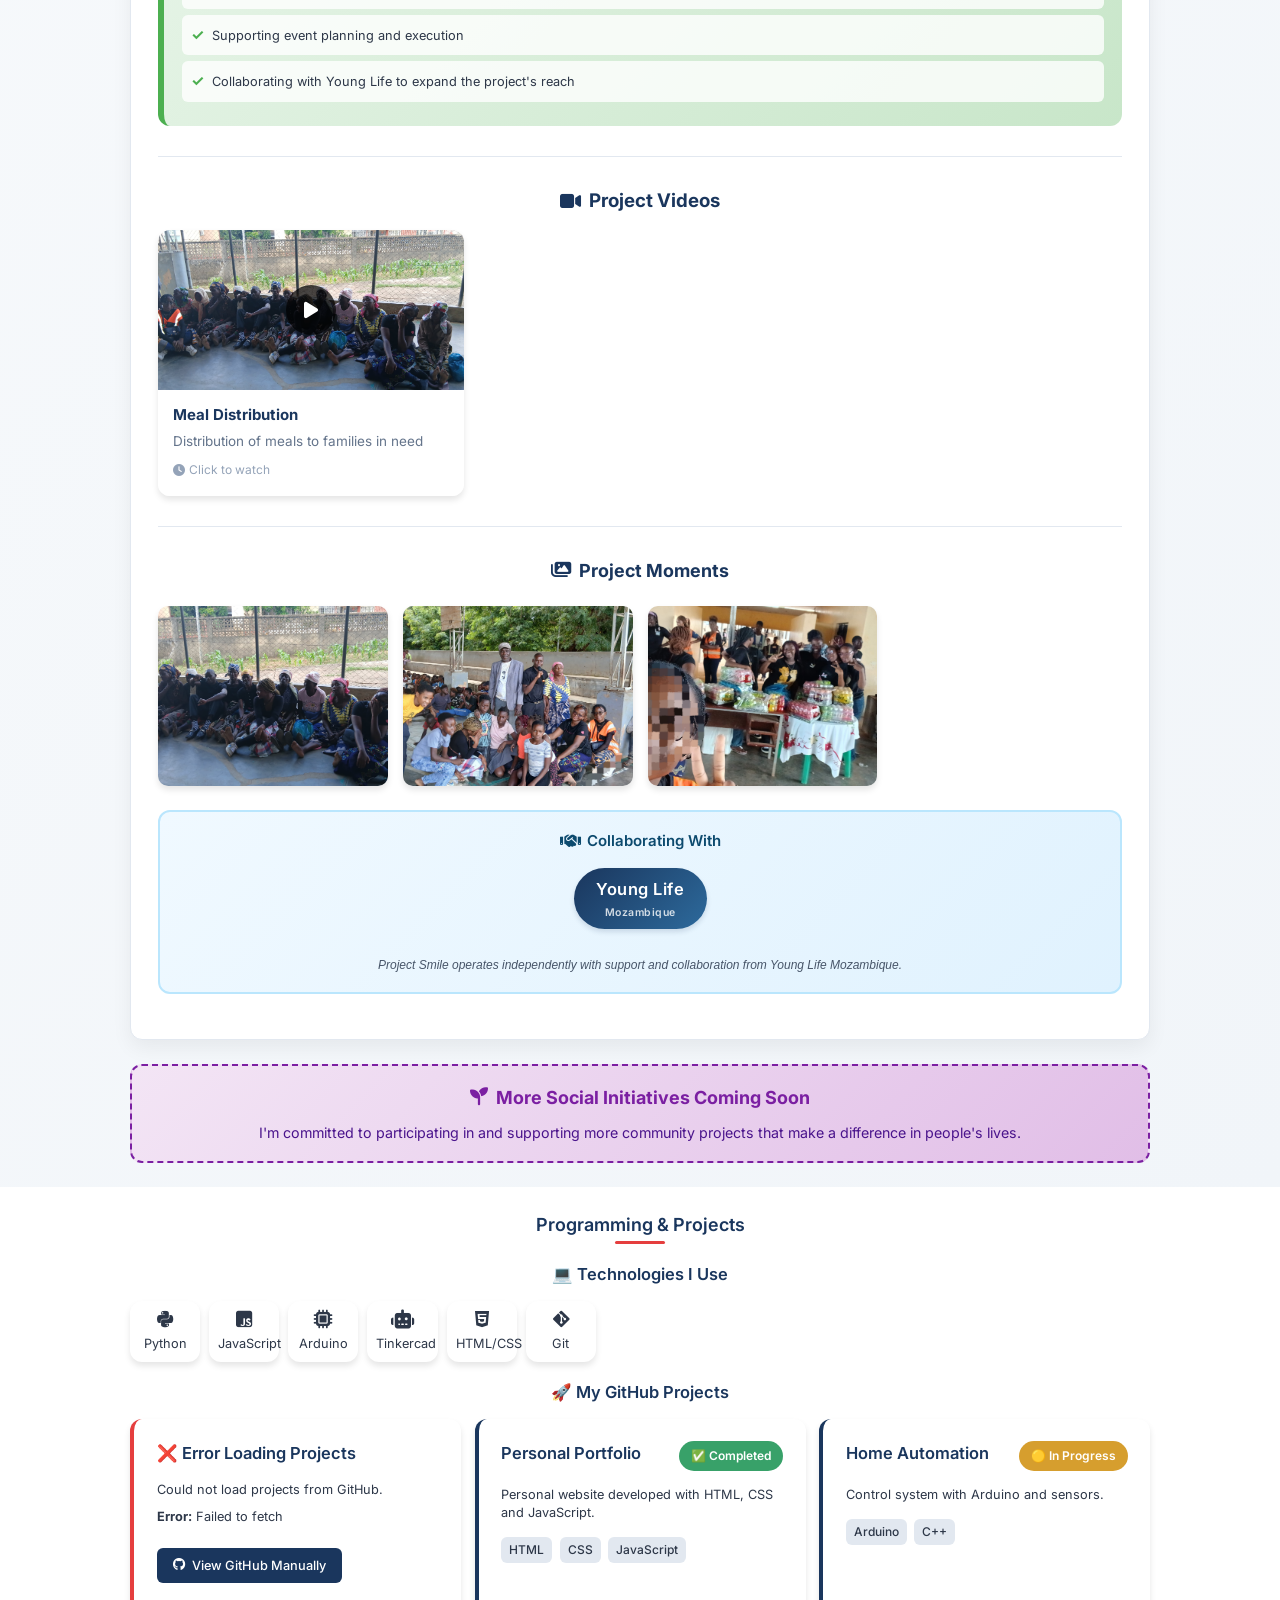
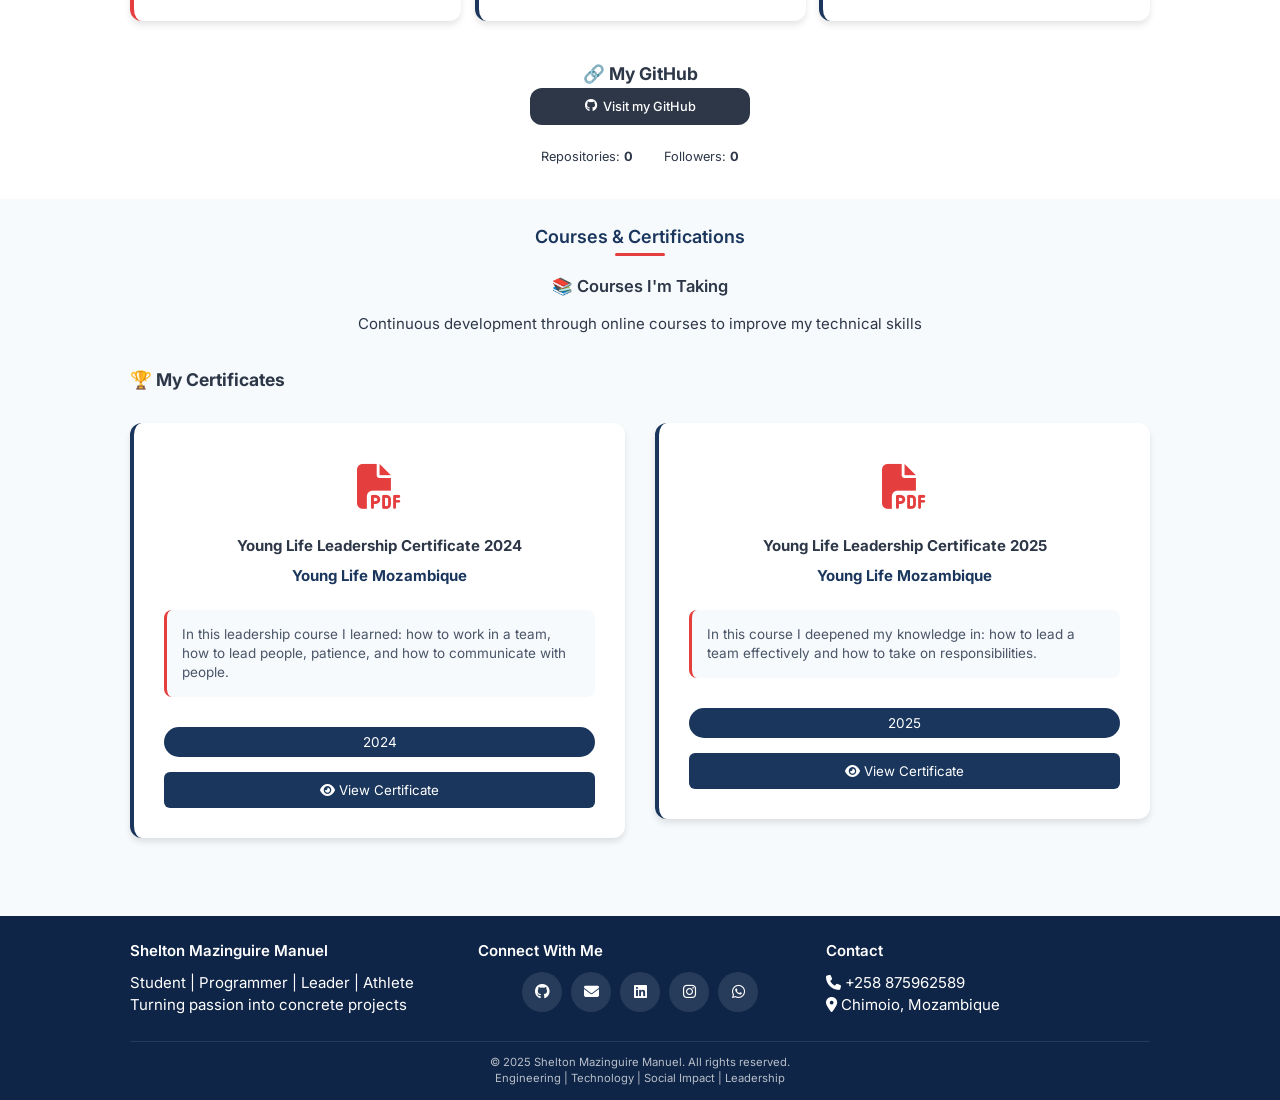
==== commit a37dbace: "Adicionando portfolio e imagens (sem vídeos pesados)" ====
--- a/index.html
+++ b/index.html
@@ -1,19 +1,19 @@
 <!DOCTYPE html>
-<html lang="pt-BR">
+<html lang="en">
 <head>
     <meta charset="UTF-8">
     <meta name="viewport" content="width=device-width, initial-scale=1.0">
-    <title>Shelton Manuel | Engenharia & Tecnologia</title>
+    <title>Shelton Manuel | Engineering & Technology</title>
     
-    <!-- Meta Tags Essenciais -->
+    <!-- Essential Meta Tags -->
     <meta name="google" content="translate">
-    <meta name="description" content="Shelton Manuel - Estudante, Programador Junior, Líder em Moçambique. Portfólio em múltiplos idiomas.">
-    <meta name="keywords" content="Shelton Manuel, portfólio, programador, Moçambique, estudante, engenharia, tecnologia">
+    <meta name="description" content="Shelton Manuel - Student, Junior Programmer, Leader in Mozambique. Multilingual portfolio.">
+    <meta name="keywords" content="Shelton Manuel, portfolio, programmer, Mozambique, student, engineering, technology">
     <meta name="author" content="Shelton Mazinguire Manuel">
     
     <!-- Open Graph / Social Media -->
-    <meta property="og:title" content="Shelton Manuel | Engenharia & Tecnologia">
-    <meta property="og:description" content="Estudante | Programador Junior | Líder - Moçambique">
+    <meta property="og:title" content="Shelton Manuel | Engineering & Technology">
+    <meta property="og:description" content="Student | Junior Programmer | Leader - Mozambique">
     <meta property="og:type" content="website">
     
     <!-- Stylesheets -->
@@ -30,16 +30,15 @@
                 <span>SM</span>
             </div>
             
-            <!-- Language Selector CORRETO -->
+            <!-- Language Selector -->
             <div class="language-selector">
                 <button class="lang-btn" id="universalLangBtn">
-                    <span class="flag">🇵🇹</span>
-                    <span class="lang-code">PT</span>
+                    <span class="flag">🇺🇸</span>
+                    <span class="lang-code">EN</span>
                     <i class="fas fa-chevron-down"></i>
                 </button>
                 
                 <div class="lang-dropdown">
-                    <!-- ⚠️ IMPORTANTE: Mudado de data-language para data-lang -->
                     <button class="lang-option" data-lang="pt">
                         <span class="flag">🇵🇹</span>
                         <span class="lang-name">Português</span>
@@ -69,19 +68,25 @@
                         <span class="flag">🇨🇳</span>
                         <span class="lang-name">中文</span>
                     </button>
+                    
+                    <button class="lang-option" data-lang="tr">
+                        <span class="flag">🇹🇷</span>
+                        <span class="lang-name">Türkçe</span>
+                    </button>
                 </div>
             </div>
             
             <!-- Navigation Links -->
             <ul class="nav-links">
-                <li><a href="#sobre" data-key="nav.about">Sobre Mim</a></li>
-                <li><a href="#lideranca" data-key="nav.leadership">Liderança</a></li>
-                <li><a href="#programacao" data-key="nav.programming">Programação</a></li>
-                <li><a href="#cursos" data-key="nav.courses">Cursos</a></li>
+                <li><a href="#sobre" data-key="nav.about">About Me</a></li>
+                <li><a href="#lideranca" data-key="nav.leadership">Leadership</a></li>
+                <li><a href="#social-projects" data-key="nav.projects">Social Projects</a></li>
+                <li><a href="#programacao" data-key="nav.programming">Programming</a></li>
+                <li><a href="#cursos" data-key="nav.courses">Courses</a></li>
             </ul>
             
             <!-- Mobile Menu Toggle -->
-            <div class="hamburger" aria-label="Abrir menu" role="button" tabindex="0">
+            <div class="hamburger" aria-label="Open menu" role="button" tabindex="0">
                 <span></span>
                 <span></span>
                 <span></span>
@@ -94,112 +99,190 @@
         <div class="hero-content">
             <div class="profile-card">
                 <img src="assets/images/perfil/foto-perfil.jpg" 
-                     alt="Shelton Manuel - Foto de perfil" 
+                     alt="Shelton Manuel - Profile photo" 
                      class="profile-img"
                      loading="eager">
                 <h1 data-key="hero.title">Shelton Mazinguire Manuel</h1>
-                <p class="tagline" data-key="hero.tagline">Estudante | Programador Junior | Líder</p>
+                <p class="tagline" data-key="hero.tagline">Student | Junior Programmer | Leader</p>
                 
                 <div class="contact-info">
-                    <a href="mailto:shelton.mazinguire@yandex.com" aria-label="Enviar email para shelton.mazinguire@yandex.com">
+                    <a href="mailto:shelton.mazinguire@yandex.com" aria-label="Send email to shelton.mazinguire@yandex.com">
                         <i class="fas fa-envelope" aria-hidden="true"></i>
                         shelton.mazinguire@yandex.com
                     </a>
-                    <a href="mailto:mazinguireshelton@gmail.com" aria-label="Enviar email para mazinguireshelton@gmail.com">
+                    <a href="mailto:mazinguireshelton@gmail.com" aria-label="Send email to mazinguireshelton@gmail.com">
                         <i class="fas fa-envelope" aria-hidden="true"></i>
                         mazinguireshelton@gmail.com
                     </a>
-                    <a href="tel:+258875962589" aria-label="Ligar para +258 875962589">
+                    <a href="tel:+258875962589" aria-label="Call +258 875962589">
                         <i class="fas fa-phone" aria-hidden="true"></i>
                         +258 875962589
                     </a>
                     <span>
                         <i class="fas fa-map-marker-alt" aria-hidden="true"></i>
-                        Chimoio, Moçambique
+                        Chimoio, Mozambique
                     </span>
                 </div>
             </div>
         </div>
         
-        <div class="scroll-down" aria-label="Rolar para baixo">
+        <div class="scroll-down" aria-label="Scroll down">
             <i class="fas fa-chevron-down" aria-hidden="true"></i>
         </div>
     </header>
 
-    <!-- ==================== SOBRE MIM ==================== -->
+    <!-- ==================== ABOUT ME ==================== -->
     <section id="sobre" class="section" aria-labelledby="sobre-title">
         <div class="container">
-            <h2 class="section-title" id="sobre-title">Sobre Mim</h2>
+            <h2 class="section-title" id="sobre-title">About Me</h2>
             
             <div class="sobre-content">
-                <!-- Coluna Esquerda: Texto -->
+                <!-- Left Column: Text -->
                 <div class="sobre-text">
                     <div class="intro-card">
-                        <h3 data-key="about.journey">🔄 Minha Jornada</h3>
-                        <p data-key="about.journeyText">Sou estudante do 12º ano em Chimoio, Moçambique, com paixão por tecnologia, engenharia e inovação. Busco constantemente aprender e aplicar conhecimentos em projetos práticos que possam impactar positivamente minha comunidade.</p>
+                        <h3 data-key="about.journey">🔄 My Journey</h3>
+                        <p data-key="about.journeyText">I am a 12th grade student in Chimoio, Mozambique, with a passion for technology, engineering, and innovation. I constantly seek to learn and apply knowledge in practical projects that can positively impact my community.</p>
                     </div>
                     
                     <div class="education-card">
-                        <h3 data-key="about.education">🎓 Formação Acadêmica</h3>
+                        <h3 data-key="about.education">🎓 Academic Education</h3>
                         <div class="education-item">
-                            <h4 data-key="about.school">Escola Secundária Samora Machel</h4>
+                            <h4 data-key="about.school">Samora Machel Secondary School</h4>
                             <span class="year" data-key="about.year">2024 - 2025</span>
-                            <p data-key="about.grade">12º Ano - Ciências com Biologia</p>
+                            <p data-key="about.grade">12th Grade - Science with Biology</p>
                             <ul>
-                                <li data-key="about.subject1">Matemática</li>
-                                <li data-key="about.subject2">Física e Química</li>
-                                <li data-key="about.subject3">Programação Básica</li>
+                                <li data-key="about.subject1">Mathematics</li>
+                                <li data-key="about.subject2">Physics and Chemistry</li>
+                                <li data-key="about.subject3">Basic Programming</li>
                             </ul>
                         </div>
                     </div>
 
+                    <!-- ==================== UPDATED SKILLS SECTION ==================== -->
                     <div class="skills-card">
-                        <h3 data-key="about.skills">🛠️ Competências</h3>
-                        <div class="skills-grid">
-                            <div class="skill-item">
-                                <i class="fas fa-code" aria-hidden="true"></i>
-                                <span>Programação</span>
+                        <h3 data-key="about.skills">🛠️ Technical & Professional Skills</h3>
+                        
+                        <!-- Technical Skills -->
+                        <div class="skills-category">
+                            <h4><i class="fas fa-laptop-code"></i> Technical Skills</h4>
+                            <div class="skills-grid">
+                                <div class="skill-item">
+                                    <i class="fab fa-python"></i>
+                                    <span>Python Programming</span>
+                                    <small>Automation & basic algorithms</small>
+                                </div>
+                                <div class="skill-item">
+                                    <i class="fab fa-js-square"></i>
+                                    <span>JavaScript</span>
+                                    <small>Interactive web elements</small>
+                                </div>
+                                <div class="skill-item">
+                                    <i class="fas fa-microchip"></i>
+                                    <span>Arduino & Tinkercad</span>
+                                    <small>Electronic prototyping</small>
+                                </div>
+                                <div class="skill-item">
+                                    <i class="fab fa-html5"></i>
+                                    <span>HTML/CSS</span>
+                                    <small>Website development</small>
+                                </div>
+                                <div class="skill-item">
+                                    <i class="fas fa-robot"></i>
+                                    <span>Computational Logic</span>
+                                    <small>Problem-solving approach</small>
+                                </div>
+                                <div class="skill-item">
+                                    <i class="fab fa-git-alt"></i>
+                                    <span>Git & Version Control</span>
+                                    <small>Project management basics</small>
+                                </div>
                             </div>
-                            <div class="skill-item">
-                                <i class="fas fa-users" aria-hidden="true"></i>
-                                <span>Liderança</span>
+                        </div>
+                        
+                        <!-- Soft Skills & Leadership -->
+                        <div class="skills-category">
+                            <h4><i class="fas fa-users"></i> Leadership & Social Skills</h4>
+                            <div class="skills-grid">
+                                <div class="skill-item">
+                                    <i class="fas fa-hands-helping"></i>
+                                    <span>Youth Leadership</span>
+                                    <small>Young Life coordinator</small>
+                                </div>
+                                <div class="skill-item">
+                                    <i class="fas fa-project-diagram"></i>
+                                    <span>Social Project Management</span>
+                                    <small>Project Smile initiative</small>
+                                </div>
+                                <div class="skill-item">
+                                    <i class="fas fa-comments"></i>
+                                    <span>Intercultural Communication</span>
+                                    <small>Multilingual collaboration</small>
+                                </div>
+                                <div class="skill-item">
+                                    <i class="fas fa-lightbulb"></i>
+                                    <span>Innovative Problem-Solving</span>
+                                    <small>Community-focused solutions</small>
+                                </div>
+                                <div class="skill-item">
+                                    <i class="fas fa-calendar-check"></i>
+                                    <span>Event Organization</span>
+                                    <small>Community activities & workshops</small>
+                                </div>
+                                <div class="skill-item">
+                                    <i class="fas fa-handshake"></i>
+                                    <span>Team Collaboration</span>
+                                    <small>Cross-functional teamwork</small>
+                                </div>
                             </div>
-                            <div class="skill-item">
-                                <i class="fas fa-lightbulb" aria-hidden="true"></i>
-                                <span>Inovação</span>
+                        </div>
+                        
+                        <!-- Languages -->
+                        <div class="skills-category">
+                            <h4><i class="fas fa-language"></i> Languages</h4>
+                            <div class="languages-list">
+                                <div class="language-item">
+                                    <span class="lang-name">Portuguese</span>
+                                    <span class="lang-level">Native</span>
+                                </div>
+                                <div class="language-item">
+                                    <span class="lang-name">English</span>
+                                    <span class="lang-level">Intermediate(B1)</span>
+                                </div>
+                                    <p class="language-disclaimer" data-key="languages.disclaimer">
+                                     Other languages on the website are translations for accessibility purposes only.
+                                    </p>
+                                  </div>
                             </div>
-                            <div class="skill-item">
-                                <i class="fas fa-language" aria-hidden="true"></i>
-                                <span>Português/Inglês</span>
-                            </div>
-                        </div>
-                    </div>
-                </div>
-                
-                <!-- Coluna Direita: Estatísticas e Objetivos -->
+                        </div>
+                    </div>
+                    <!-- ==================== END OF UPDATED SKILLS SECTION ==================== -->
+                </div>
+                
+                <!-- Right Column: Statistics and Goals -->
                 <div class="sobre-visual">
                     <div class="stats-card">
                         <div class="stat">
                             <div class="stat-number" id="projetos-count" aria-live="polite">0</div>
-                            <div class="stat-label" data-key="about.projects">Projetos Concluídos</div>
+                            <div class="stat-label" data-key="about.projects">Completed Projects</div>
                         </div>
                         <div class="stat">
                             <div class="stat-number" id="certificados-count" aria-live="polite">0</div>
-                            <div class="stat-label" data-key="about.certificates">Certificados</div>
+                            <div class="stat-label" data-key="about.certificates">Certificates</div>
                         </div>
                         <div class="stat">
                             <div class="stat-number" id="experiencia-count" aria-live="polite">0</div>
-                            <div class="stat-label" data-key="about.experience">Anos de Experiência</div>
+                            <div class="stat-label" data-key="about.experience">Years of Experience</div>
                         </div>
                     </div>
                     
                     <div class="goals-card">
-                        <h3 data-key="about.goals">🎯 Objetivos</h3>
+                        <h3 data-key="about.goals">🎯 Goals</h3>
                         <ul>
-                            <li data-key="about.goal1">Graduar-me em Engenharia Mecânica</li>
-                            <li data-key="about.goal2">Desenvolver soluções tecnológicas para Moçambique</li>
-                            <li data-key="about.goal3">Contribuir para o desenvolvimento industrial</li>
-                            <li data-key="about.goal4">Inspirar jovens na área de tecnologia</li>
+                            <li data-key="about.goal1">Graduate in Mechanical Engineering</li>
+                            <li data-key="about.goal2">Develop technological solutions for Mozambique</li>
+                            <li data-key="about.goal3">Contribute to industrial development</li>
+                            <li data-key="about.goal4">Inspire young people in the technology field</li>
+                            <li data-key="about.goal5">Create social impact through technology</li>
                         </ul>
                     </div>
                 </div>
@@ -207,64 +290,188 @@
         </div>
     </section>
 
-    <!-- ==================== LIDERANÇA ==================== -->
+    <!-- ==================== LEADERSHIP ==================== -->
     <section id="lideranca" class="section bg-light" aria-labelledby="lideranca-title">
         <div class="container">
-            <h2 class="section-title" id="lideranca-title">Liderança - Young Life</h2>
+            <h2 class="section-title" id="lideranca-title">Leadership - Young Life</h2>
             
             <div class="lideranca-intro">
-                <h3 data-key="leadership.journey">🌟 Minha Jornada de Liderança</h3>
-                <p data-key="leadership.journeyText">Atuação como líder juvenil na Young Life Moçambique, coordenando atividades, mentorando jovens e desenvolvendo habilidades de comunicação e trabalho em equipe.</p>
-            </div>
-
-            <!-- Atividades de Liderança -->
+                <h3 data-key="leadership.journey">🌟 My Leadership Journey</h3>
+                <p data-key="leadership.journeyText">Acting as a youth leader at Young Life Mozambique, coordinating activities, mentoring young people, and developing communication and teamwork skills.</p>
+            </div>
+
+            <!-- Leadership Activities -->
             <div class="atividades-grid">
                 <div class="atividade-card">
                     <div class="atividade-icon" aria-hidden="true">
                         <i class="fas fa-users"></i>
                     </div>
-                    <h4 data-key="leadership.coordination">Coordenação de Grupos</h4>
-                    <p data-key="leadership.coordinationText">Liderança de grupos juvenis com foco no desenvolvimento pessoal e comunitário</p>
+                    <h4 data-key="leadership.coordination">Group Coordination</h4>
+                    <p data-key="leadership.coordinationText">Leading youth groups with focus on personal and community development</p>
                 </div>
                 
                 <div class="atividade-card">
                     <div class="atividade-icon" aria-hidden="true">
                         <i class="fas fa-chalkboard-teacher"></i>
                     </div>
-                    <h4 data-key="leadership.mentoring">Mentoria</h4>
-                    <p data-key="leadership.mentoringText">Orientação e apoio a jovens em suas jornadas educacionais e pessoais</p>
+                    <h4 data-key="leadership.mentoring">Mentoring</h4>
+                    <p data-key="leadership.mentoringText">Guidance and support for young people in their educational and personal journeys</p>
                 </div>
                 
                 <div class="atividade-card">
                     <div class="atividade-icon" aria-hidden="true">
                         <i class="fas fa-calendar-alt"></i>
                     </div>
-                    <h4 data-key="leadership.events">Organização de Eventos</h4>
-                    <p data-key="leadership.eventsText">Planejamento e execução de atividades recreativas e educativas</p>
-                </div>
-            </div>
-
-            <!-- Galeria Young Life -->
+                    <h4 data-key="leadership.events">Event Organization</h4>
+                    <p data-key="leadership.eventsText">Planning and execution of recreational and educational activities</p>
+                </div>
+                
+                <div class="atividade-card">
+                    <div class="atividade-icon" aria-hidden="true">
+                        <i class="fas fa-handshake"></i>
+                    </div>
+                    <h4 data-key="leadership.partnerships">Partnerships</h4>
+                    <p data-key="leadership.partnershipsText">Developing collaborative projects with community organizations</p>
+                </div>
+            </div>
+
+            <!-- Young Life Gallery -->
             <div class="galeria-section">
-                <h3 data-key="leadership.gallery">📸 Galeria - Young Life</h3>
+                <h3 data-key="leadership.gallery">📸 Young Life Activities</h3>
                 <div id="youngLifeGallery" aria-live="polite">
                     <div class="loading-state">
                         <i class="fas fa-spinner fa-spin" aria-hidden="true"></i>
-                        <p data-lang="loading">Carregando galeria...</p>
+                        <p data-lang="loading">Loading gallery...</p>
                     </div>
                 </div>
             </div>
         </div>
     </section>
 
-    <!-- ==================== PROGRAMAÇÃO ==================== -->
-    <section id="programacao" class="section" aria-labelledby="programacao-title">
+    <!-- ==================== SOCIAL PROJECTS ==================== -->
+    <section id="social-projects" class="section" aria-labelledby="social-projects-title">
         <div class="container">
-            <h2 class="section-title" id="programacao-title">Programação & Projetos</h2>
+            <h2 class="section-title" id="social-projects-title">Social Projects</h2>
+            
+            <!-- Project Smile -->
+            <div class="social-project-card">
+                <div class="project-header">
+                    <div class="project-badge">
+                        <span class="badge-icon">😊</span>
+                        <span class="badge-text">Community Initiative</span>
+                    </div>
+                    <h3 data-key="projects.smile.title">Project Smile</h3>
+                    <p class="project-subtitle" data-key="projects.smile.subtitle">Student-led social project in partnership with Young Life</p>
+                </div>
+                
+                <!-- Project Description -->
+                <div class="project-description">
+                    <p data-key="projects.smile.desc1"><strong>Project Smile</strong> is a community initiative created by students to help people in need through <strong>donations</strong> and <strong>meal distributions</strong>.</p>
+                    <p data-key="projects.smile.desc2">The project operates in collaboration with <strong>Young Life Mozambique</strong>, focusing on practical assistance and solidarity for the Chimoio community.</p>
+                </div>
+                
+                <!-- What We Do -->
+                <div class="project-goals">
+                    <h4><i class="fas fa-hands-helping"></i> <span data-key="projects.smile.activities">What We Do</span></h4>
+                    <div class="goals-grid">
+                        <div class="goal-card">
+                            <i class="fas fa-utensils"></i>
+                            <h5 data-key="projects.smile.activity1.title">Meal Distribution</h5>
+                            <p data-key="projects.smile.activity1.desc">Providing meals to families in need</p>
+                        </div>
+                        <div class="goal-card">
+                            <i class="fas fa-box"></i>
+                            <h5 data-key="projects.smile.activity2.title">Donation Collection</h5>
+                            <p data-key="projects.smile.activity2.desc">Collecting food, clothes, and basic supplies</p>
+                        </div>
+                        <div class="goal-card">
+                            <i class="fas fa-heart"></i>
+                            <h5 data-key="projects.smile.activity3.title">Solidarity Events</h5>
+                            <p data-key="projects.smile.activity3.desc">Organizing community support activities</p>
+                        </div>
+                        <div class="goal-card">
+                            <i class="fas fa-users"></i>
+                            <h5 data-key="projects.smile.activity4.title">Community Engagement</h5>
+                            <p data-key="projects.smile.activity4.desc">Involving local youth in social actions</p>
+                        </div>
+                    </div>
+                </div>
+                
+                <!-- Upcoming Event: Solidarity Christmas -->
+                <div class="project-event">
+                    <div class="event-badge">
+                        <i class="fas fa-star"></i>
+                        <span data-key="projects.smile.upcomingEvent">Upcoming Event</span>
+                    </div>
+                    <h4>🎄 Solidarity Christmas - December 28th</h4>
+                    <p>A special event to celebrate Christmas with children and families in need, featuring games, meals, and moments of joy.</p>
+                    
+                    <div class="event-details">
+                        <div class="detail">
+                            <i class="fas fa-calendar-day"></i>
+                            <span><strong>Date:</strong> December 28</span>
+                        </div>
+                        <div class="detail">
+                            <i class="fas fa-bullseye"></i>
+                            <span><strong>Goal:</strong> Bring Christmas joy to the community</span>
+                        </div>
+                        <div class="detail">
+                            <i class="fas fa-handshake"></i>
+                            <span><strong>Partnership:</strong> Young Life Mozambique support</span>
+                        </div>
+                    </div>
+                </div>
+                
+                <!-- My Participation -->
+                <div class="my-participation">
+                    <h4><i class="fas fa-user-check"></i> My Role in the Project</h4>
+                    <p>As a participant and supporter, I contribute to:</p>
+                    <ul>
+                        <li>Helping organize donation collections</li>
+                        <li>Participating in meal distribution activities</li>
+                        <li>Supporting event planning and execution</li>
+                        <li>Collaborating with Young Life to expand the project's reach</li>
+                    </ul>
+                </div>
+                
+                <!-- Gallery -->
+                <div class="project-gallery">
+                    <h4><i class="fas fa-images"></i> <span data-key="projects.smile.galleryTitle">Project Moments</span></h4>
+                    <div class="gallery-grid" id="projectSmileGallery">
+                        <!-- Fotos serão carregadas via JavaScript -->
+                    </div>
+                </div>
+                
+                <!-- Partnership -->
+                <div class="project-partnership">
+                    <div class="partnership-badge">
+                        <i class="fas fa-handshake"></i>
+                        <span data-key="projects.smile.partnership">Collaborating With</span>
+                    </div>
+                    <div class="partner-logo">
+                        <span>Young Life</span>
+                        <small>Mozambique</small>
+                    </div>
+                    <p class="partnership-note">Project Smile operates independently with support and collaboration from Young Life Mozambique.</p>
+                </div>
+            </div>
+            
+            <!-- Space for Future Projects -->
+            <div class="future-projects">
+                <h4><i class="fas fa-seedling"></i> More Social Initiatives Coming Soon</h4>
+                <p>I'm committed to participating in and supporting more community projects that make a difference in people's lives.</p>
+            </div>
+        </div>
+    </section>
+
+    <!-- ==================== PROGRAMMING ==================== -->
+    <section id="programacao" class="section bg-light" aria-labelledby="programacao-title">
+        <div class="container">
+            <h2 class="section-title" id="programacao-title">Programming & Projects</h2>
             
             <!-- Tech Stack -->
             <div class="tech-stack">
-                <h3 data-key="programming.tech">💻 Tecnologias que Utilizo</h3>
+                <h3 data-key="programming.tech">💻 Technologies I Use</h3>
                 <div class="tech-grid">
                     <div class="tech-item">
                         <i class="fab fa-python" aria-hidden="true"></i>
@@ -293,33 +500,33 @@
                 </div>
             </div>
 
-            <!-- Projetos GitHub -->
+            <!-- GitHub Projects -->
             <div class="projetos-section">
-                <h3 data-key="programming.projects">🚀 Meus Projetos no GitHub</h3>
+                <h3 data-key="programming.projects">🚀 My GitHub Projects</h3>
                 <div class="projetos-grid" id="projetosGitHub" aria-live="polite">
-                    <!-- Projetos carregados via projetos.js -->
-                </div>
-            </div>
-
-            <!-- Links GitHub -->
+                    <!-- Projects loaded via projetos.js -->
+                </div>
+            </div>
+
+            <!-- GitHub Links -->
             <div class="github-links">
-                <h3 data-key="programming.github">🔗 Meu GitHub</h3>
+                <h3 data-key="programming.github">🔗 My GitHub</h3>
                 <div class="github-stats">
                     <a href="https://github.com/mazinguireshelton-a11y" 
                        class="github-btn" 
                        target="_blank" 
                        rel="noopener noreferrer"
-                       aria-label="Visitar perfil do GitHub">
+                       aria-label="Visit GitHub profile">
                         <i class="fab fa-github" aria-hidden="true"></i>
-                        <span data-key="programming.visit">Visitar Meu GitHub</span>
+                        <span data-key="programming.visit">Visit My GitHub</span>
                     </a>
                     <div class="stats">
                         <span class="stat">
-                            <span data-key="programming.repos">Repositórios:</span>
+                            <span data-key="programming.repos">Repositories:</span>
                             <strong id="repoCount" aria-live="polite">0</strong>
                         </span>
                         <span class="stat">
-                            <span data-key="programming.followers">Seguidores:</span>
+                            <span data-key="programming.followers">Followers:</span>
                             <strong id="followersCount" aria-live="polite">0</strong>
                         </span>
                     </div>
@@ -328,26 +535,26 @@
         </div>
     </section>
 
-    <!-- ==================== CURSOS ==================== -->
-    <section id="cursos" class="section bg-light" aria-labelledby="cursos-title">
+    <!-- ==================== COURSES ==================== -->
+    <section id="cursos" class="section" aria-labelledby="cursos-title">
         <div class="container">
-            <h2 class="section-title" id="cursos-title">Cursos & Certificações</h2>
+            <h2 class="section-title" id="cursos-title">Courses & Certifications</h2>
             
             <div class="cursos-header">
-                <h3 data-key="courses.header">📚 Cursos do Alisson que Estou Fazendo</h3>
-                <p data-key="courses.subtitle">Desenvolvimento contínuo através de cursos online para aprimorar minhas habilidades técnicas</p>
-            </div>
-
-            <!-- Grid de Cursos -->
+                <h3 data-key="courses.header">📚 Alisson's Courses I'm Taking</h3>
+                <p data-key="courses.subtitle">Continuous development through online courses to improve my technical skills</p>
+            </div>
+
+            <!-- Courses Grid -->
             <div class="cursos-grid" id="cursosGrid" aria-live="polite">
-                <!-- Cursos carregados via JavaScript -->
-            </div>
-
-            <!-- Certificados -->
+                <!-- Courses loaded via JavaScript -->
+            </div>
+
+            <!-- Certificates -->
             <div class="certificados-section">
-                <h3 data-key="courses.certificates">🏆 Meus Certificados</h3>
+                <h3 data-key="courses.certificates">🏆 My Certificates</h3>
                 <div class="certificados-grid" id="certificadosGrid" aria-live="polite">
-                    <!-- Certificados carregados via JavaScript -->
+                    <!-- Certificates loaded via JavaScript -->
                 </div>
             </div>
         </div>
@@ -357,16 +564,16 @@
     <footer class="footer" role="contentinfo">
         <div class="container">
             <div class="footer-content">
-                <!-- Informações Pessoais -->
+                <!-- Personal Information -->
                 <div class="footer-info">
                     <h3>Shelton Mazinguire Manuel</h3>
-                    <p data-key="footer.tagline">Estudante | Programador | Líder</p>
-                    <p data-key="footer.mission">Transformando paixão em projetos concretos</p>
-                </div>
-                
-                <!-- Redes Sociais -->
+                    <p data-key="footer.tagline">Student | Programmer | Leader | Social Innovator</p>
+                    <p data-key="footer.mission">Turning passion into concrete projects</p>
+                </div>
+                
+                <!-- Social Media -->
                 <div class="footer-links">
-                    <h4 data-key="footer.connect">Conecte-se Comigo</h4>
+                    <h4 data-key="footer.connect">Connect With Me</h4>
                     <div class="social-links">
                         <a href="https://github.com/mazinguireshelton-a11y" 
                            target="_blank" 
@@ -399,146 +606,145 @@
                     </div>
                 </div>
                 
-                <!-- Contato -->
+                <!-- Contact -->
                 <div class="footer-contact">
-                    <h4 data-key="footer.contact">Contato</h4>
+                    <h4 data-key="footer.contact">Contact</h4>
                     <p><i class="fas fa-phone" aria-hidden="true"></i> +258 875962589</p>
-                    <p><i class="fas fa-map-marker-alt" aria-hidden="true"></i> Chimoio, Moçambique</p>
-                </div>
-            </div>
-            
-            <!-- Rodapé Inferior -->
+                    <p><i class="fas fa-map-marker-alt" aria-hidden="true"></i> Chimoio, Mozambique</p>
+                </div>
+            </div>
+            
+            <!-- Bottom Footer -->
             <div class="footer-bottom">
-                <p data-key="footer.rights">&copy; 2025 Shelton Mazinguire Manuel. Todos os direitos reservados.</p>
+                <p data-key="footer.rights">&copy; 2025 Shelton Mazinguire Manuel. All rights reserved.</p>
+                <p class="footer-sub" data-key="footer.diverse">Engineering | Technology | Social Impact | Leadership</p>
             </div>
         </div>
     </footer>
 
     <!-- ==================== SCRIPTS ==================== -->
-    <!-- REMOVA integration.js e testes redundantes -->
-<!-- ==================== SCRIPTS ==================== -->
-<!-- Mantenha esta ordem SIMPLES -->
-<script src="js/translations.js"></script>
-<script src="js/lang.js"></script>
-<script src="js/menu-mobile.js"></script>
-<script src="js/contadores.js"></script>
-<script src="js/galeria.js"></script>
-<script src="js/projetos.js"></script>
-
-<!-- SCRIPT DE CORREÇÃO DOS BOTÕES - VERSÃO SIMPLIFICADA -->
-<script>
-    document.addEventListener('DOMContentLoaded', function() {
-        console.log('🔧 Inicializando sistema de tradução...');
-        
-        // Função para configurar botões de idioma
-        function setupLanguageButtons() {
-            const mainButton = document.getElementById('universalLangBtn');
-            const dropdown = document.querySelector('.lang-dropdown');
-            const options = document.querySelectorAll('.lang-option');
-            
-            if (!mainButton || !dropdown) {
-                console.error('❌ Botões de idioma não encontrados');
-                return;
+    <script src="js/translations.js"></script>
+    <script src="js/lang.js"></script>
+    <script src="js/menu-mobile.js"></script>
+    <script src="js/contadores.js"></script>
+    <script src="js/galeria.js"></script>
+    <script src="js/projetos.js"></script>
+    <script src="js/social-projects.js"></script>
+
+    <!-- LANGUAGE BUTTONS SCRIPT -->
+    <script>
+        document.addEventListener('DOMContentLoaded', function() {
+            console.log('🔧 Initializing translation system...');
+            
+            // Function to set up language buttons
+            function setupLanguageButtons() {
+                const mainButton = document.getElementById('universalLangBtn');
+                const dropdown = document.querySelector('.lang-dropdown');
+                const options = document.querySelectorAll('.lang-option');
+                
+                if (!mainButton || !dropdown) {
+                    console.error('❌ Language buttons not found');
+                    return;
+                }
+                
+                console.log(`✅ ${options.length} language buttons found`);
+                
+                // Open/close dropdown
+                mainButton.addEventListener('click', function(e) {
+                    e.stopPropagation();
+                    dropdown.classList.toggle('active');
+                });
+                
+                // Configure each option
+                options.forEach(function(option) {
+                    option.addEventListener('click', function(e) {
+                        e.preventDefault();
+                        e.stopPropagation();
+                        
+                        const lang = this.getAttribute('data-lang');
+                        console.log(`🌐 Language selected: ${lang}`);
+                        
+                        // Use the translation system from translations.js
+                        if (window.translationManager && window.translationManager.changeLanguage) {
+                            window.translationManager.changeLanguage(lang);
+                        } else if (window.changeLanguage) {
+                            window.changeLanguage(lang);
+                        } else {
+                            console.error('❌ Translation system not found');
+                        }
+                        
+                        // Close dropdown
+                        dropdown.classList.remove('active');
+                        
+                        // Update main button
+                        updateMainButton(lang);
+                    });
+                });
+                
+                // Close dropdown when clicking outside
+                document.addEventListener('click', function(e) {
+                    if (!e.target.closest('.language-selector')) {
+                        dropdown.classList.remove('active');
+                    }
+                });
+                
+                // Close dropdown with ESC
+                document.addEventListener('keydown', function(e) {
+                    if (e.key === 'Escape') {
+                        dropdown.classList.remove('active');
+                    }
+                });
+                
+                console.log('✅ Language buttons configured');
             }
             
-            console.log(`✅ ${options.length} botões de idioma encontrados`);
-            
-            // Abre/fecha dropdown
-            mainButton.addEventListener('click', function(e) {
-                e.stopPropagation();
-                dropdown.classList.toggle('active');
-            });
-            
-            // Configura cada opção
-            options.forEach(function(option) {
-                option.addEventListener('click', function(e) {
-                    e.preventDefault();
-                    e.stopPropagation();
-                    
-                    const lang = this.getAttribute('data-lang');
-                    console.log(`🌐 Idioma selecionado: ${lang}`);
-                    
-                    // Usa o sistema de tradução do translations.js
-                    if (window.translationManager && window.translationManager.changeLanguage) {
-                        window.translationManager.changeLanguage(lang);
-                    } else if (window.changeLanguage) {
-                        window.changeLanguage(lang);
-                    } else {
-                        console.error('❌ Sistema de tradução não encontrado');
-                    }
-                    
-                    // Fecha dropdown
-                    dropdown.classList.remove('active');
-                    
-                    // Atualiza botão principal
-                    updateMainButton(lang);
-                });
-            });
-            
-            // Fecha dropdown ao clicar fora
-            document.addEventListener('click', function(e) {
-                if (!e.target.closest('.language-selector')) {
-                    dropdown.classList.remove('active');
+            // Function to update main button
+            function updateMainButton(lang) {
+                const button = document.getElementById('universalLangBtn');
+                if (!button) return;
+                
+                const flagMap = {
+                    'pt': '🇵🇹',
+                    'en': '🇺🇸',
+                    'es': '🇪🇸',
+                    'fr': '🇫🇷',
+                    'ru': '🇷🇺',
+                    'zh': '🇨🇳'
+                };
+                
+                const codeMap = {
+                    'pt': 'PT',
+                    'en': 'EN',
+                    'es': 'ES',
+                    'fr': 'FR',
+                    'ru': 'RU',
+                    'zh': 'ZH'
+                };
+                
+                const flagSpan = button.querySelector('.flag');
+                const codeSpan = button.querySelector('.lang-code');
+                
+                if (flagSpan && flagMap[lang]) {
+                    flagSpan.textContent = flagMap[lang];
                 }
-            });
-            
-            // Fecha dropdown com ESC
-            document.addEventListener('keydown', function(e) {
-                if (e.key === 'Escape') {
-                    dropdown.classList.remove('active');
+                
+                if (codeSpan && codeMap[lang]) {
+                    codeSpan.textContent = codeMap[lang];
                 }
-            });
-            
-            console.log('✅ Botões de idioma configurados');
-        }
-        
-        // Função para atualizar botão principal
-        function updateMainButton(lang) {
-            const button = document.getElementById('universalLangBtn');
-            if (!button) return;
-            
-            const flagMap = {
-                'pt': '🇵🇹',
-                'en': '🇺🇸',
-                'es': '🇪🇸',
-                'fr': '🇫🇷',
-                'ru': '🇷🇺',
-                'zh': '🇨🇳'
-            };
-            
-            const codeMap = {
-                'pt': 'PT',
-                'en': 'EN',
-                'es': 'ES',
-                'fr': 'FR',
-                'ru': 'RU',
-                'zh': 'ZH'
-            };
-            
-            const flagSpan = button.querySelector('.flag');
-            const codeSpan = button.querySelector('.lang-code');
-            
-            if (flagSpan && flagMap[lang]) {
-                flagSpan.textContent = flagMap[lang];
+                
+                console.log(`🔄 Main button updated to: ${lang}`);
             }
             
-            if (codeSpan && codeMap[lang]) {
-                codeSpan.textContent = codeMap[lang];
-            }
-            
-            console.log(`🔄 Botão principal atualizado para: ${lang}`);
-        }
-        
-        // Configura os botões após carregar a página
-        setTimeout(setupLanguageButtons, 500);
-        
-        // Tenta novamente após 2 segundos se não funcionar
-        setTimeout(function() {
-            if (!document.querySelector('.lang-btn').hasEventListener) {
-                setupLanguageButtons();
-            }
-        }, 2000);
-    });
-</script>  
+            // Set up buttons after page loads
+            setTimeout(setupLanguageButtons, 500);
+            
+            // Try again after 2 seconds if it doesn't work
+            setTimeout(function() {
+                if (!document.querySelector('.lang-btn').hasEventListener) {
+                    setupLanguageButtons();
+                }
+            }, 2000);
+        });
+    </script>  
 </body>
 </html>
--- a/css/style.css
+++ b/css/style.css
@@ -28,16 +28,16 @@
     --font-size-2xl: 1.75rem;
     --font-size-3xl: 2.25rem;
     
-    /* Espaçamentos */
-    --space-xs: 0.5rem;
-    --space-sm: 0.75rem;
-    --space-md: 1rem;
-    --space-lg: 1.5rem;
-    --space-xl: 2rem;
-    --space-2xl: 3rem;
-}
-
-/* ===== RESET E CONFIGURAÇÕES GLOBAIS ===== */
+    /* Espaçamentos Compactados */
+    --space-xs: 0.4rem;
+    --space-sm: 0.6rem;
+    --space-md: 0.9rem;
+    --space-lg: 1.2rem;
+    --space-xl: 1.6rem;
+    --space-2xl: 2.4rem;
+}
+
+/* ===== RESET & BASE STYLES ===== */
 *, *::before, *::after {
     margin: 0;
     padding: 0;
@@ -46,7 +46,7 @@
 
 html {
     scroll-behavior: smooth;
-    font-size: 16px;
+    font-size: 15px;
     -webkit-text-size-adjust: 100%;
 }
 
@@ -54,22 +54,22 @@
     font-family: var(--font-primary);
     background-color: var(--light);
     color: var(--dark);
-    line-height: 1.6;
+    line-height: 1.5;
     overflow-x: hidden;
     -webkit-font-smoothing: antialiased;
     -moz-osx-font-smoothing: grayscale;
 }
 
-/* ===== LAYOUT E CONTAINERS ===== */
+/* ===== LAYOUT & CONTAINERS ===== */
 .container {
-    width: 90%;
+    width: 100%;
     max-width: 1200px;
     margin: 0 auto;
     padding: 0 var(--space-md);
 }
 
 .section {
-    padding: var(--space-2xl) 0;
+    padding: var(--space-xl) 0;
 }
 
 .bg-light {
@@ -86,7 +86,7 @@
     backdrop-filter: blur(10px);
     -webkit-backdrop-filter: blur(10px);
     z-index: 1000;
-    padding: var(--space-md) 0;
+    padding: var(--space-sm) 0;
     box-shadow: var(--shadow);
     transition: var(--transition);
 }
@@ -96,12 +96,14 @@
     justify-content: space-between;
     align-items: center;
     padding: 0 var(--space-md);
+    width: 100%;
 }
 
 .logo {
     font-size: var(--font-size-lg);
     font-weight: 700;
     color: var(--primary);
+    white-space: nowrap;
 }
 
 .logo span {
@@ -112,10 +114,9 @@
     font-size: var(--font-size-sm);
 }
 
-/* ===== LANGUAGE SELECTOR - VERSÃO CORRIGIDA ===== */
+/* ===== LANGUAGE SELECTOR ===== */
 .language-selector {
     position: relative;
-    margin-right: var(--space-md);
     z-index: 1001;
 }
 
@@ -123,7 +124,7 @@
     background: var(--primary);
     color: white;
     border: none;
-    padding: var(--space-sm) var(--space-lg);
+    padding: var(--space-xs) var(--space-md);
     border-radius: 8px;
     cursor: pointer;
     font-weight: 500;
@@ -149,7 +150,7 @@
     background: white;
     border-radius: 8px;
     box-shadow: var(--shadow-lg);
-    min-width: 140px;
+    min-width: 120px;
     display: none;
     z-index: 1002;
     margin-top: 5px;
@@ -166,7 +167,7 @@
     align-items: center;
     gap: var(--space-sm);
     width: 100%;
-    padding: var(--space-sm) var(--space-lg);
+    padding: var(--space-sm) var(--space-md);
     border: none;
     background: none;
     cursor: pointer;
@@ -186,18 +187,20 @@
     border-bottom: none;
 }
 
-/* ===== MENU MOBILE ===== */
+/* ===== MOBILE MENU ===== */
 .nav-links {
     display: none;
     flex-direction: column;
-    position: absolute;
-    top: 100%;
+    position: fixed;
+    top: 60px;
     left: 0;
     width: 100%;
     background: white;
     box-shadow: var(--shadow-lg);
     padding: var(--space-md) 0;
     z-index: 999;
+    max-height: calc(100vh - 60px);
+    overflow-y: auto;
 }
 
 .nav-links.active {
@@ -265,13 +268,14 @@
 .hero {
     background: linear-gradient(135deg, var(--primary) 0%, var(--primary-dark) 100%);
     color: white;
-    min-height: 100vh;
+    min-height: 85vh;
     display: flex;
     align-items: center;
     justify-content: center;
     position: relative;
     text-align: center;
-    padding: 80px var(--space-md) 60px;
+    padding: 70px var(--space-md) 30px;
+    margin-top: 60px;
 }
 
 .hero-content {
@@ -284,33 +288,35 @@
     background: rgba(255, 255, 255, 0.1);
     backdrop-filter: blur(10px);
     -webkit-backdrop-filter: blur(10px);
-    padding: var(--space-xl) var(--space-lg);
+    padding: var(--space-lg);
     border-radius: var(--radius);
     border: 1px solid rgba(255, 255, 255, 0.2);
     margin: 0 auto;
 }
 
 .profile-img {
-    width: 120px;
-    height: 120px;
+    width: 100px;
+    height: 100px;
     border-radius: 50%;
     object-fit: cover;
     border: 4px solid rgba(255, 255, 255, 0.3);
-    margin-bottom: var(--space-lg);
+    margin-bottom: var(--space-md);
 }
 
 .hero h1 {
-    font-size: var(--font-size-2xl);
+    font-size: 1.5rem;
     margin-bottom: var(--space-md);
     line-height: 1.3;
     font-weight: 600;
+    padding: 0 var(--space-sm);
 }
 
 .tagline {
-    font-size: var(--font-size-base);
-    margin-bottom: var(--space-xl);
+    font-size: var(--font-size-sm);
+    margin-bottom: var(--space-lg);
     opacity: 0.9;
-    line-height: 1.5;
+    line-height: 1.4;
+    padding: 0 var(--space-sm);
 }
 
 .contact-info {
@@ -319,6 +325,7 @@
     gap: var(--space-sm);
     align-items: center;
     font-size: var(--font-size-sm);
+    padding: 0 var(--space-sm);
 }
 
 .contact-info a, .contact-info span {
@@ -337,17 +344,17 @@
 
 .scroll-down {
     position: absolute;
-    bottom: 20px;
+    bottom: 15px;
     left: 50%;
     transform: translateX(-50%);
     animation: bounce 2s infinite;
 }
 
-/* ===== SECTION TITLES ===== */
+/* ===== SECTION STYLES ===== */
 .section-title {
     text-align: center;
-    font-size: var(--font-size-2xl);
-    margin-bottom: var(--space-xl);
+    font-size: 1.5rem;
+    margin-bottom: var(--space-lg);
     color: var(--primary);
     position: relative;
     padding: 0 var(--space-md);
@@ -357,10 +364,10 @@
 .section-title::after {
     content: '';
     position: absolute;
-    bottom: -8px;
+    bottom: -6px;
     left: 50%;
     transform: translateX(-50%);
-    width: 60px;
+    width: 50px;
     height: 3px;
     background: var(--accent);
     border-radius: 2px;
@@ -370,15 +377,16 @@
 .sobre-content {
     display: flex;
     flex-direction: column;
-    gap: var(--space-xl);
+    gap: var(--space-lg);
 }
 
 .intro-card, .education-card, .skills-card, .stats-card, .goals-card {
     background: white;
-    padding: var(--space-lg);
+    padding: var(--space-md);
     border-radius: var(--radius);
     box-shadow: var(--shadow);
-    margin-bottom: var(--space-lg);
+    margin-bottom: var(--space-md);
+    width: 100%;
 }
 
 .intro-card h3, .education-card h3, .skills-card h3, .goals-card h3 {
@@ -405,7 +413,7 @@
 .year {
     background: var(--accent);
     color: white;
-    padding: 4px var(--space-sm);
+    padding: 3px var(--space-sm);
     border-radius: 16px;
     font-size: var(--font-size-xs);
     font-weight: 500;
@@ -415,7 +423,7 @@
 
 .education-item ul {
     margin-top: var(--space-sm);
-    padding-left: var(--space-lg);
+    padding-left: var(--space-md);
     font-size: var(--font-size-sm);
 }
 
@@ -423,48 +431,19 @@
     margin-bottom: var(--space-xs);
 }
 
-.skills-grid {
-    display: grid;
-    grid-template-columns: repeat(auto-fit, minmax(100px, 1fr));
-    gap: var(--space-sm);
-    margin-top: var(--space-md);
-}
-
-.skill-item {
-    background: var(--gray-light);
+.stats-card {
+    display: flex;
+    flex-direction: column;
+    gap: var(--space-md);
+    text-align: center;
+}
+
+.stat {
     padding: var(--space-sm);
-    border-radius: var(--radius);
-    text-align: center;
-    transition: var(--transition);
-    font-size: var(--font-size-sm);
-    cursor: default;
-}
-
-.skill-item:hover {
-    background: var(--primary);
-    color: white;
-    transform: translateY(-3px);
-}
-
-.skill-item i {
-    font-size: var(--font-size-lg);
-    margin-bottom: var(--space-xs);
-    display: block;
-}
-
-.stats-card {
-    display: flex;
-    flex-direction: column;
-    gap: var(--space-lg);
-    text-align: center;
-}
-
-.stat {
-    padding: var(--space-md);
 }
 
 .stat-number {
-    font-size: 2rem;
+    font-size: 1.5rem;
     font-weight: 700;
     color: var(--accent);
     margin-bottom: var(--space-xs);
@@ -481,7 +460,7 @@
 }
 
 .goals-card li {
-    padding: var(--space-sm) 0;
+    padding: var(--space-xs) 0;
     border-bottom: 1px solid var(--gray-light);
     position: relative;
     padding-left: var(--space-lg);
@@ -500,29 +479,168 @@
     border-bottom: none;
 }
 
+/* ===== PROFESSIONAL SKILLS SECTION ===== */
+.skills-category {
+    background: white;
+    padding: var(--space-md);
+    border-radius: var(--radius);
+    box-shadow: var(--shadow);
+    margin-bottom: var(--space-md);
+    transition: var(--transition);
+    width: 100%;
+}
+
+.skills-category:hover {
+    transform: translateY(-2px);
+    box-shadow: var(--shadow-lg);
+}
+
+.skills-category h4 {
+    display: flex;
+    align-items: center;
+    gap: 8px;
+    color: var(--primary);
+    margin-bottom: var(--space-md);
+    font-size: var(--font-size-base);
+    font-weight: 600;
+    border-bottom: 2px solid var(--gray-light);
+    padding-bottom: var(--space-xs);
+}
+
+.skills-category h4 i {
+    color: var(--accent);
+    font-size: var(--font-size-sm);
+}
+
+/* Skills Grid - Mobile-first */
+.skills-grid {
+    display: grid;
+    grid-template-columns: 1fr;
+    gap: var(--space-sm);
+    margin-bottom: var(--space-md);
+}
+
+.languages-grid {
+    display: grid;
+    grid-template-columns: 1fr;
+    gap: var(--space-sm);
+    margin-top: var(--space-sm);
+}
+
+.skill-item {
+    background: var(--gray-light);
+    border-radius: 8px;
+    padding: var(--space-sm);
+    border-left: 4px solid var(--accent);
+    transition: all 0.3s ease;
+    display: flex;
+    flex-direction: column;
+    align-items: center;
+    text-align: center;
+    height: 100%;
+    min-height: 80px;
+    justify-content: center;
+}
+
+.skill-item:hover {
+    background: var(--primary);
+    color: white;
+    transform: translateY(-2px);
+}
+
+.skill-item:hover i {
+    color: white;
+}
+
+.skill-item i {
+    font-size: 1.25rem;
+    color: var(--primary);
+    margin-bottom: var(--space-xs);
+    transition: color 0.3s ease;
+    display: block;
+}
+
+.skill-item span {
+    display: block;
+    font-weight: 600;
+    margin-bottom: 2px;
+    font-size: 0.85rem;
+    line-height: 1.2;
+}
+
+.skill-item small {
+    color: var(--gray);
+    font-size: 0.7rem;
+    line-height: 1.2;
+    display: block;
+}
+
+.skill-item:hover small {
+    color: rgba(255, 255, 255, 0.9);
+}
+
+.language-item {
+    display: flex;
+    justify-content: space-between;
+    align-items: center;
+    padding: var(--space-xs) var(--space-sm);
+    background: white;
+    border-radius: 6px;
+    border: 1px solid var(--gray-light);
+    transition: var(--transition);
+    min-height: 40px;
+}
+
+.language-item:hover {
+    border-color: var(--accent);
+    box-shadow: 0 2px 4px rgba(0,0,0,0.05);
+}
+
+.lang-name {
+    font-weight: 500;
+    color: var(--dark);
+    font-size: 0.85rem;
+    white-space: nowrap;
+    overflow: hidden;
+    text-overflow: ellipsis;
+    max-width: 60%;
+}
+
+.lang-level {
+    background: linear-gradient(135deg, var(--accent), var(--accent-light));
+    color: white;
+    padding: 0.15rem 0.5rem;
+    border-radius: 12px;
+    font-size: 0.65rem;
+    font-weight: 600;
+    letter-spacing: 0.3px;
+    text-transform: uppercase;
+    white-space: nowrap;
+}
+
 /* ===== LIDERANÇA SECTION ===== */
 .lideranca-intro {
     text-align: center;
-    margin: 0 auto var(--space-xl);
+    margin: 0 auto var(--space-md);
     padding: 0 var(--space-md);
 }
 
 .lideranca-intro h3 {
     margin-bottom: var(--space-md);
-    font-size: var(--font-size-xl);
+    font-size: var(--font-size-lg);
     font-weight: 600;
 }
 
 .atividades-grid {
     display: grid;
     grid-template-columns: 1fr;
-    gap: var(--space-lg);
-    margin-bottom: var(--space-xl);
+    gap: var(--space-md);
+    margin-bottom: var(--space-lg);
 }
 
 .atividade-card {
     background: white;
-    padding: var(--space-lg);
+    padding: var(--space-md);
     border-radius: var(--radius);
     text-align: center;
     box-shadow: var(--shadow);
@@ -530,37 +648,37 @@
 }
 
 .atividade-card:hover {
-    transform: translateY(-3px);
+    transform: translateY(-2px);
     box-shadow: var(--shadow-lg);
 }
 
 .atividade-icon {
-    font-size: 2rem;
+    font-size: 1.5rem;
     color: var(--accent);
-    margin-bottom: var(--space-md);
+    margin-bottom: var(--space-sm);
 }
 
 .atividade-card h4 {
-    margin-bottom: var(--space-sm);
-    font-size: var(--font-size-lg);
+    margin-bottom: var(--space-xs);
+    font-size: var(--font-size-base);
     font-weight: 600;
 }
 
 .atividade-card p {
     font-size: var(--font-size-sm);
     color: var(--gray);
-    line-height: 1.5;
+    line-height: 1.4;
 }
 
 .galeria-section {
-    margin-top: var(--space-xl);
+    margin-top: var(--space-lg);
 }
 
 .galeria-section h3 {
-    margin-bottom: var(--space-lg);
+    margin-bottom: var(--space-md);
     color: var(--primary);
     text-align: center;
-    font-size: var(--font-size-xl);
+    font-size: var(--font-size-lg);
     font-weight: 600;
 }
 
@@ -570,27 +688,27 @@
 
 /* ===== PROGRAMAÇÃO SECTION ===== */
 .tech-stack {
-    margin-bottom: var(--space-xl);
+    margin-bottom: var(--space-lg);
 }
 
 .tech-stack h3 {
     text-align: center;
-    margin-bottom: var(--space-lg);
+    margin-bottom: var(--space-md);
     color: var(--primary);
-    font-size: var(--font-size-xl);
+    font-size: var(--font-size-lg);
     font-weight: 600;
 }
 
 .tech-grid {
     display: grid;
-    grid-template-columns: repeat(auto-fit, minmax(90px, 1fr));
+    grid-template-columns: repeat(auto-fill, minmax(70px, 1fr));
     gap: var(--space-sm);
     margin: 0 auto;
 }
 
 .tech-item {
     background: white;
-    padding: var(--space-md);
+    padding: var(--space-sm);
     border-radius: var(--radius);
     text-align: center;
     box-shadow: var(--shadow);
@@ -600,65 +718,65 @@
 }
 
 .tech-item:hover {
-    transform: translateY(-3px);
+    transform: translateY(-2px);
     box-shadow: var(--shadow-lg);
 }
 
 .tech-item i {
-    font-size: 1.5rem;
+    font-size: 1.25rem;
     margin-bottom: var(--space-xs);
     display: block;
 }
 
 /* ===== PROJETOS SECTION ===== */
 .projetos-section {
-    margin: var(--space-xl) 0;
+    margin: var(--space-lg) 0;
 }
 
 .projetos-section h3 {
-    margin-bottom: var(--space-lg);
+    margin-bottom: var(--space-md);
     color: var(--primary);
     text-align: center;
-    font-size: var(--font-size-xl);
+    font-size: var(--font-size-lg);
     font-weight: 600;
 }
 
 .projetos-grid {
     display: grid;
     grid-template-columns: 1fr;
-    gap: var(--space-lg);
+    gap: var(--space-md);
 }
 
 .projeto-card {
     background: white;
-    padding: var(--space-lg);
+    padding: var(--space-md);
     border-radius: var(--radius);
     box-shadow: var(--shadow);
     transition: var(--transition);
 }
 
 .projeto-card:hover {
-    transform: translateY(-3px);
+    transform: translateY(-2px);
     box-shadow: var(--shadow-lg);
 }
 
 .projeto-card h4 {
     color: var(--primary);
-    margin-bottom: var(--space-md);
-    font-size: var(--font-size-lg);
+    margin-bottom: var(--space-sm);
+    font-size: var(--font-size-base);
     font-weight: 600;
 }
 
 .projeto-card p {
     font-size: var(--font-size-sm);
-    margin-bottom: var(--space-md);
-    line-height: 1.5;
+    margin-bottom: var(--space-sm);
+    line-height: 1.4;
 }
 
 .projeto-links {
     display: flex;
     flex-direction: column;
-    gap: var(--space-sm);
+    gap: var(--space-xs);
     margin-top: var(--space-md);
 }
 
@@ -667,7 +785,7 @@
     align-items: center;
     justify-content: center;
     gap: var(--space-xs);
-    padding: var(--space-sm) var(--space-lg);
+    padding: var(--space-xs) var(--space-md);
     background: var(--primary);
     color: white;
     text-decoration: none;
@@ -688,7 +806,7 @@
 
 .github-links {
     text-align: center;
-    margin-top: var(--space-xl);
+    margin-top: var(--space-lg);
 }
 
 .github-btn {
@@ -696,7 +814,7 @@
     align-items: center;
     justify-content: center;
     gap: var(--space-xs);
-    padding: var(--space-md) var(--space-xl);
+    padding: var(--space-sm) var(--space-lg);
     background: var(--dark);
     color: white;
     text-decoration: none;
@@ -706,7 +824,7 @@
     margin-bottom: var(--space-md);
     font-size: var(--font-size-sm);
     width: 100%;
-    max-width: 250px;
+    max-width: 200px;
     border: none;
     cursor: pointer;
     font-family: inherit;
@@ -720,7 +838,7 @@
 .stats {
     display: flex;
     justify-content: center;
-    gap: var(--space-lg);
+    gap: var(--space-md);
     flex-wrap: wrap;
 }
 
@@ -731,45 +849,45 @@
 /* ===== CURSOS SECTION ===== */
 .cursos-header {
     text-align: center;
-    margin: 0 auto var(--space-xl);
+    margin: 0 auto var(--space-md);
     padding: 0 var(--space-md);
 }
 
 .cursos-header h3 {
     margin-bottom: var(--space-md);
-    font-size: var(--font-size-xl);
+    font-size: var(--font-size-lg);
     font-weight: 600;
 }
 
 .cursos-grid {
     display: grid;
     grid-template-columns: 1fr;
-    gap: var(--space-lg);
-    margin-bottom: var(--space-xl);
+    gap: var(--space-md);
+    margin-bottom: var(--space-lg);
 }
 
 .curso-card {
     background: white;
-    padding: var(--space-lg);
+    padding: var(--space-md);
     border-radius: var(--radius);
     box-shadow: var(--shadow);
     transition: var(--transition);
 }
 
 .curso-card:hover {
-    transform: translateY(-3px);
+    transform: translateY(-2px);
     box-shadow: var(--shadow-lg);
 }
 
 .certificados-grid {
     display: grid;
     grid-template-columns: 1fr;
-    gap: var(--space-lg);
+    gap: var(--space-md);
 }
 
 .certificado-card {
     background: white;
-    padding: var(--space-lg);
+    padding: var(--space-md);
     border-radius: var(--radius);
     text-align: center;
     box-shadow: var(--shadow);
@@ -777,101 +895,527 @@
 }
 
 .certificado-card:hover {
-    transform: translateY(-3px);
+    transform: translateY(-2px);
     box-shadow: var(--shadow-lg);
 }
 
 .certificado-icon {
-    font-size: 2rem;
+    font-size: 1.5rem;
     color: var(--accent);
+    margin-bottom: var(--space-sm);
+}
+
+/* ===== SOCIAL PROJECTS SECTION ===== */
+#social-projects {
+    background: linear-gradient(135deg, #f8fafc 0%, #f1f5f9 100%);
+    position: relative;
+}
+
+.social-project-card {
+    background: white;
+    border-radius: 12px;
+    padding: var(--space-lg);
+    box-shadow: 0 8px 20px rgba(0,0,0,0.06);
+    max-width: 1200px;
+    margin: 0 auto var(--space-xl);
+    position: relative;
+    overflow: hidden;
+    border: 1px solid #e2e8f0;
+}
+
+.social-project-card::before {
+    content: '';
+    position: absolute;
+    top: 0;
+    left: 0;
+    right: 0;
+    height: 4px;
+    background: linear-gradient(90deg, #ff6b6b, #4ecdc4, #45b7d1);
+}
+
+.project-header {
+    text-align: center;
+    margin-bottom: var(--space-lg);
+    padding-bottom: var(--space-md);
+    border-bottom: 2px dashed #e2e8f0;
+}
+
+.project-badge {
+    display: inline-flex;
+    align-items: center;
+    gap: 0.5rem;
+    background: linear-gradient(135deg, #fff5f5 0%, #fed7d7 100%);
+    padding: 0.4rem 1rem;
+    border-radius: 50px;
+    margin-bottom: 1rem;
+    border: 2px solid #fc8181;
+    box-shadow: 0 3px 5px rgba(252, 129, 129, 0.15);
+}
+
+.badge-icon {
+    font-size: 1rem;
+    animation: smile-pulse 2s infinite;
+}
+
+@keyframes smile-pulse {
+    0%, 100% { transform: scale(1); }
+    50% { transform: scale(1.1); }
+}
+
+.badge-text {
+    font-weight: 600;
+    color: #c53030;
+    font-size: 0.75rem;
+    text-transform: uppercase;
+    letter-spacing: 0.3px;
+}
+
+.social-project-card h3 {
+    font-size: 1.5rem;
+    color: #1a365d;
+    margin-bottom: 0.5rem;
+    font-weight: 700;
+    line-height: 1.3;
+}
+
+.project-subtitle {
+    color: #4a5568;
+    font-size: 0.9rem;
+    font-weight: 500;
+    background: #f7fafc;
+    padding: 0.4rem 1rem;
+    border-radius: 20px;
+    display: inline-block;
+    margin-top: 0.5rem;
+}
+
+.project-description {
+    max-width: 100%;
+    margin: 0 auto var(--space-lg);
+    text-align: center;
+    line-height: 1.6;
+    color: #2d3748;
+    font-size: 0.95rem;
+}
+
+.project-description p {
+    margin-bottom: 1rem;
+    padding: 1rem;
+    background: #f7fafc;
+    border-radius: 10px;
+    border-left: 4px solid #ff6b6b;
+    box-shadow: 0 3px 5px rgba(0,0,0,0.04);
+}
+
+.project-goals {
+    margin-bottom: var(--space-lg);
+    padding: var(--space-lg);
+    background: linear-gradient(135deg, #f8fafc 0%, #f1f5f9 100%);
+    border-radius: 12px;
+    border: 1px solid #e2e8f0;
+}
+
+.project-goals h4 {
+    text-align: center;
     margin-bottom: var(--space-md);
-}
-
-/* ===== ESPORTES SECTION ===== */
-.esportes-intro {
-    display: flex;
-    flex-direction: column;
-    gap: var(--space-xl);
-    margin-bottom: var(--space-xl);
-}
-
-.esportes-content h3 {
+    color: #1a365d;
+    display: flex;
+    align-items: center;
+    justify-content: center;
+    gap: 0.5rem;
+    font-size: 1.2rem;
+}
+
+.goals-grid {
+    display: grid;
+    grid-template-columns: 1fr;
+    gap: var(--space-md);
+}
+
+.goal-card {
+    background: white;
+    padding: var(--space-md);
+    border-radius: 10px;
+    text-align: center;
+    border: 1px solid #e2e8f0;
+    transition: all 0.3s ease;
+    box-shadow: 0 3px 5px rgba(0,0,0,0.04);
+}
+
+.goal-card:hover {
+    transform: translateY(-2px);
+    box-shadow: 0 8px 15px rgba(0,0,0,0.08);
+    border-color: #ff6b6b;
+}
+
+.goal-card i {
+    font-size: 1.5rem;
+    color: #ff6b6b;
+    margin-bottom: 0.75rem;
+    display: block;
+    background: linear-gradient(135deg, #ffe5e5 0%, #ffd6d6 100%);
+    width: 50px;
+    height: 50px;
+    line-height: 50px;
+    border-radius: 50%;
+    margin: 0 auto 0.75rem;
+}
+
+.goal-card h5 {
+    color: #1a365d;
+    margin-bottom: 0.5rem;
+    font-size: 1rem;
+    font-weight: 600;
+}
+
+.goal-card p {
+    font-size: 0.8rem;
+    color: #718096;
+    line-height: 1.5;
+}
+
+.project-videos {
+    margin: var(--space-xl) 0;
+    display: block;
+}
+
+.project-videos h4 {
+    text-align: center;
     margin-bottom: var(--space-md);
-    font-size: var(--font-size-xl);
-    font-weight: 600;
-}
-
-.esportes-stats {
-    display: flex;
-    justify-content: space-between;
-    margin: var(--space-lg) 0;
-    gap: var(--space-md);
-}
-
-.esporte-stat {
-    text-align: center;
-    flex: 1;
-}
-
-.esporte-number {
-    font-size: 1.5rem;
-    font-weight: 700;
-    color: var(--accent);
-    margin-bottom: var(--space-xs);
-}
-
-.esporte-label {
-    font-size: var(--font-size-xs);
-    color: var(--gray);
-    font-weight: 500;
-}
-
-.esportes-beneficios h4 {
-    margin-bottom: var(--space-md);
-    font-size: var(--font-size-lg);
-    font-weight: 600;
-}
-
-.esportes-beneficios ul {
-    list-style: none;
-}
-
-.esportes-beneficios li {
-    padding: var(--space-xs) 0;
-    border-bottom: 1px solid var(--gray-light);
-    position: relative;
-    padding-left: var(--space-lg);
-    font-size: var(--font-size-sm);
-}
-
-.esportes-beneficios li::before {
-    content: '🏆';
-    position: absolute;
-    left: 0;
+    color: #1a365d;
+    display: flex;
+    align-items: center;
+    justify-content: center;
+    gap: 0.5rem;
+    font-size: 1.2rem;
 }
 
 .videos-grid {
     display: grid;
     grid-template-columns: 1fr;
-    gap: var(--space-lg);
-}
-
-.video-item {
+    gap: var(--space-md);
+    max-width: 100%;
+    margin: 0 auto;
+}
+
+.video-card {
+    background: #1a365d;
+    border-radius: 10px;
+    overflow: hidden;
+    box-shadow: 0 6px 12px rgba(0,0,0,0.1);
+    transition: transform 0.3s ease, box-shadow 0.3s ease;
+    cursor: pointer;
+}
+
+.video-card:hover {
+    transform: translateY(-2px);
+    box-shadow: 0 10px 20px rgba(0,0,0,0.15);
+}
+
+.video-thumbnail {
+    position: relative;
+    width: 100%;
+    height: 160px;
+    overflow: hidden;
+}
+
+.video-thumbnail img {
+    width: 100%;
+    height: 100%;
+    object-fit: cover;
+    transition: transform 0.3s ease;
+}
+
+.video-card:hover .video-thumbnail img {
+    transform: scale(1.05);
+}
+
+.play-button {
+    position: absolute;
+    top: 50%;
+    left: 50%;
+    transform: translate(-50%, -50%);
+    width: 40px;
+    height: 40px;
+    background: rgba(255, 255, 255, 0.9);
+    border-radius: 50%;
+    display: flex;
+    align-items: center;
+    justify-content: center;
+    font-size: 1rem;
+    color: #ff6b6b;
+    transition: all 0.3s ease;
+}
+
+.video-card:hover .play-button {
     background: white;
-    border-radius: var(--radius);
-    overflow: hidden;
-    box-shadow: var(--shadow);
-}
-
-.video-item video {
+    transform: translate(-50%, -50%) scale(1.1);
+}
+
+.video-info {
+    padding: 1rem;
+    background: white;
+}
+
+.video-info h5 {
+    color: #1a365d;
+    margin-bottom: 0.4rem;
+    font-size: 0.9rem;
+    line-height: 1.3;
+}
+
+.video-info p {
+    color: #718096;
+    font-size: 0.75rem;
+    line-height: 1.4;
+    margin: 0;
+}
+
+.project-gallery {
+    margin: var(--space-xl) 0;
+    display: block;
+}
+
+.project-gallery h4 {
+    text-align: center;
+    margin-bottom: var(--space-md);
+    color: #1a365d;
+    display: flex;
+    align-items: center;
+    justify-content: center;
+    gap: 0.5rem;
+    font-size: 1.2rem;
+}
+
+.gallery-grid {
+    display: grid;
+    grid-template-columns: repeat(2, 1fr);
+    gap: 0.75rem;
+    max-width: 100%;
+    margin: 0 auto;
+}
+
+.gallery-grid img {
     width: 100%;
-    height: 200px;
+    height: 140px;
     object-fit: cover;
+    border-radius: 8px;
+    transition: transform 0.3s ease, box-shadow 0.3s ease;
+    cursor: pointer;
     display: block;
 }
 
-.video-info {
-    padding: var(--space-md);
+.gallery-grid img:hover {
+    transform: scale(1.05);
+    box-shadow: 0 6px 12px rgba(0,0,0,0.12);
+}
+
+.project-event {
+    margin: var(--space-lg) 0;
+    padding: var(--space-lg);
+    background: linear-gradient(135deg, #fff8e1 0%, #ffecb3 100%);
+    border-radius: 12px;
+    border-left: 6px solid #ff9800;
+    box-shadow: 0 4px 6px rgba(0,0,0,0.08);
+}
+
+.event-badge {
+    display: inline-flex;
+    align-items: center;
+    gap: 0.4rem;
+    background: #ff9800;
+    color: white;
+    padding: 0.3rem 1rem;
+    border-radius: 50px;
+    margin-bottom: 1rem;
+    font-weight: 600;
+    font-size: 0.75rem;
+}
+
+.project-event h4 {
+    color: #e65100;
+    margin-bottom: 0.75rem;
+    font-size: 1.2rem;
+}
+
+.project-event p {
+    color: #5d4037;
+    line-height: 1.5;
+    margin-bottom: 1rem;
+    font-size: 0.9rem;
+}
+
+.event-details {
+    display: grid;
+    grid-template-columns: 1fr;
+    gap: 0.75rem;
+    margin-top: 1rem;
+}
+
+.detail {
+    display: flex;
+    align-items: center;
+    gap: 0.5rem;
+    padding: 0.6rem;
+    background: rgba(255, 255, 255, 0.8);
+    border-radius: 6px;
+}
+
+.detail i {
+    color: #ff9800;
+    font-size: 1rem;
+    flex-shrink: 0;
+}
+
+.detail span {
+    font-size: 0.8rem;
+    color: #5d4037;
+    line-height: 1.3;
+}
+
+.detail strong {
+    color: #e65100;
+    font-weight: 600;
+}
+
+.my-participation {
+    margin: var(--space-lg) 0;
+    padding: var(--space-lg);
+    background: linear-gradient(135deg, #e8f5e9 0%, #c8e6c9 100%);
+    border-radius: 12px;
+    border-left: 6px solid #4caf50;
+}
+
+.my-participation h4 {
+    color: #2e7d32;
+    margin-bottom: 1rem;
+    display: flex;
+    align-items: center;
+    gap: 0.5rem;
+    font-size: 1.2rem;
+}
+
+.my-participation p {
+    color: #1b5e20;
+    margin-bottom: 1rem;
+    line-height: 1.5;
+    font-size: 0.9rem;
+}
+
+.my-participation ul {
+    list-style: none;
+    padding-left: 0;
+    margin: 0;
+}
+
+.my-participation li {
+    padding: 0.6rem;
+    margin-bottom: 0.4rem;
+    background: rgba(255, 255, 255, 0.8);
+    border-radius: 6px;
+    display: flex;
+    align-items: center;
+    gap: 0.5rem;
+    transition: transform 0.3s ease;
+    font-size: 0.85rem;
+}
+
+.my-participation li:hover {
+    transform: translateX(3px);
+}
+
+.my-participation li::before {
+    content: "✓";
+    color: #4caf50;
+    font-weight: bold;
+    font-size: 1rem;
+    flex-shrink: 0;
+}
+
+.project-partnership {
+    text-align: center;
+    padding: var(--space-lg);
+    background: linear-gradient(135deg, #f0f9ff 0%, #e0f2fe 100%);
+    border-radius: 12px;
+    border: 2px solid #bae6fd;
+    margin: var(--space-lg) 0;
+}
+
+.partnership-badge {
+    display: flex;
+    align-items: center;
+    justify-content: center;
+    gap: 0.4rem;
+    margin-bottom: 1rem;
+    color: #0c4a6e;
+    font-weight: 600;
+    font-size: 1rem;
+}
+
+.partnership-badge i {
+    font-size: 1.1rem;
+}
+
+.partner-logo {
+    background: linear-gradient(135deg, #1a365d, #2d6a9c);
+    color: white;
+    padding: 0.6rem 1.5rem;
+    border-radius: 50px;
+    display: inline-block;
+    font-weight: 600;
+    letter-spacing: 0.5px;
+    margin-bottom: 1rem;
+    box-shadow: 0 3px 5px rgba(26, 54, 93, 0.15);
+}
+
+.partner-logo span {
+    font-size: 1.1rem;
+    display: block;
+}
+
+.partner-logo small {
+    display: block;
+    font-size: 0.7rem;
+    opacity: 0.8;
+    margin-top: 0.2rem;
+}
+
+.partnership-note {
+    font-size: 0.8rem;
+    color: #475569;
+    margin-top: 0.75rem;
+    font-style: italic;
+    text-align: center;
+    max-width: 100%;
+    margin: 0.75rem auto 0;
+    line-height: 1.5;
+}
+
+.future-projects {
+    text-align: center;
+    padding: var(--space-lg);
+    margin-top: var(--space-lg);
+    background: linear-gradient(135deg, #f3e5f5 0%, #e1bee7 100%);
+    border-radius: 12px;
+    border: 2px dashed #7b1fa2;
+}
+
+.future-projects h4 {
+    color: #7b1fa2;
+    margin-bottom: 0.75rem;
+    display: flex;
+    align-items: center;
+    justify-content: center;
+    gap: 0.5rem;
+    font-size: 1.2rem;
+}
+
+.future-projects p {
+    color: #4a148c;
+    max-width: 100%;
+    margin: 0 auto;
+    font-size: 0.95rem;
+    line-height: 1.5;
 }
 
 /* ===== FOOTER ===== */
@@ -879,85 +1423,57 @@
     background: var(--primary-dark);
     color: white;
     padding: var(--space-xl) 0 var(--space-md);
+    margin-top: var(--space-xl);
 }
 
 .footer-content {
     display: flex;
     flex-direction: column;
-    gap: var(--space-xl);
+    gap: var(--space-lg);
     margin-bottom: var(--space-xl);
 }
 
 .footer h3, .footer h4 {
-    margin-bottom: var(--space-md);
+    margin-bottom: var(--space-sm);
     font-weight: 600;
+    font-size: var(--font-size-base);
 }
 
 .social-links {
     display: flex;
-    gap: var(--space-md);
+    gap: var(--space-sm);
+    justify-content: center;
 }
 
 .social-links a {
     display: flex;
     align-items: center;
     justify-content: center;
-    width: 40px;
-    height: 40px;
+    width: 36px;
+    height: 36px;
     background: rgba(255, 255, 255, 0.1);
     border-radius: 50%;
     color: white;
     text-decoration: none;
     transition: var(--transition);
+    font-size: 1rem;
 }
 
 .social-links a:hover {
     background: var(--accent);
-    transform: translateY(-3px);
+    transform: translateY(-2px);
 }
 
 .footer-bottom {
     text-align: center;
-    padding-top: var(--space-lg);
+    padding-top: var(--space-md);
     border-top: 1px solid rgba(255, 255, 255, 0.1);
     color: rgba(255, 255, 255, 0.7);
-    font-size: var(--font-size-sm);
-}
-
-/* ===== ANIMAÇÕES ===== */
-@keyframes bounce {
-    0%, 20%, 50%, 80%, 100% {
-        transform: translateY(0) translateX(-50%);
-    }
-    40% {
-        transform: translateY(-10px) translateX(-50%);
-    }
-    60% {
-        transform: translateY(-5px) translateX(-50%);
-    }
-}
-
-@keyframes fadeIn {
-    from { 
-        opacity: 0; 
-        transform: translateY(-10px); 
-    }
-    to { 
-        opacity: 1; 
-        transform: translateY(0); 
-    }
-}
-
-@keyframes spin {
-    0% { 
-        transform: translate(-50%, -50%) rotate(0deg); 
-    }
-    100% { 
-        transform: translate(-50%, -50%) rotate(360deg); 
-    }
-}
-
-/* ===== SISTEMA DE TRADUÇÃO - ESTILOS CORRIGIDOS ===== */
+    font-size: var(--font-size-xs);
+    line-height: 1.4;
+}
+
+/* ===== TRANSLATION SYSTEM ===== */
 [data-key] {
     transition: opacity 0.3s ease, transform 0.3s ease;
     word-wrap: break-word;
@@ -977,20 +1493,215 @@
     transition: var(--transition);
 }
 
-/* ===== MEDIA QUERIES ===== */
-
-/* Tablets */
+/* ===== ANIMAÇÕES ===== */
+@keyframes bounce {
+    0%, 20%, 50%, 80%, 100% {
+        transform: translateY(0) translateX(-50%);
+    }
+    40% {
+        transform: translateY(-8px) translateX(-50%);
+    }
+    60% {
+        transform: translateY(-4px) translateX(-50%);
+    }
+}
+
+@keyframes fadeIn {
+    from { 
+        opacity: 0; 
+        transform: translateY(-8px); 
+    }
+    to { 
+        opacity: 1; 
+        transform: translateY(0); 
+    }
+}
+
+@keyframes spin {
+    0% { 
+        transform: translate(-50%, -50%) rotate(0deg); 
+    }
+    100% { 
+        transform: translate(-50%, -50%) rotate(360deg); 
+    }
+}
+
+@keyframes skillFadeIn {
+    from {
+        opacity: 0;
+        transform: translateY(8px);
+    }
+    to {
+        opacity: 1;
+        transform: translateY(0);
+    }
+}
+
+/* ===== LOADING STATES ===== */
+.loading-state {
+    grid-column: 1 / -1;
+    text-align: center;
+    padding: 2rem;
+    color: #64748b;
+}
+
+.loading-state i {
+    font-size: 1.5rem;
+    margin-bottom: 0.75rem;
+    color: #ff6b6b;
+    animation: spin 1s linear infinite;
+}
+
+.empty-state {
+    grid-column: 1 / -1;
+    text-align: center;
+    padding: 2rem;
+    color: #94a3b8;
+    background: #f8fafc;
+    border-radius: 10px;
+    border: 2px dashed #cbd5e0;
+}
+
+.empty-state i {
+    font-size: 2rem;
+    margin-bottom: 0.75rem;
+    color: #cbd5e0;
+}
+
+.empty-state p {
+    font-size: 0.9rem;
+    margin: 0;
+}
+
+/* ===== MEDIA QUERIES - MOBILE FIRST ===== */
+
+/* Mobile: 375px+ (small phones) */
+@media (min-width: 375px) {
+    .container {
+        padding: 0 var(--space-lg);
+    }
+    
+    .hero h1 {
+        font-size: 1.75rem;
+    }
+    
+    .profile-img {
+        width: 110px;
+        height: 110px;
+    }
+    
+    .skills-grid {
+        grid-template-columns: repeat(2, 1fr);
+    }
+    
+    .languages-grid {
+        grid-template-columns: repeat(2, 1fr);
+    }
+    
+    .gallery-grid {
+        grid-template-columns: repeat(3, 1fr);
+    }
+    
+    .gallery-grid img {
+        height: 120px;
+    }
+}
+
+/* Mobile: 480px+ (medium phones) */
+@media (min-width: 480px) {
+    .section {
+        padding: var(--space-xl) 0;
+    }
+    
+    .section-title {
+        font-size: 1.75rem;
+        margin-bottom: var(--space-xl);
+    }
+    
+    .hero {
+        padding: 80px var(--space-lg) 50px;
+    }
+    
+    .profile-card {
+        padding: var(--space-xl);
+    }
+    
+    .hero h1 {
+        font-size: 2rem;
+    }
+    
+    .tagline {
+        font-size: var(--font-size-base);
+    }
+    
+    .skills-grid {
+        grid-template-columns: repeat(3, 1fr);
+    }
+    
+    .skill-item {
+        min-height: 90px;
+        padding: var(--space-md);
+    }
+    
+    .skill-item i {
+        font-size: 1.5rem;
+    }
+    
+    .skill-item span {
+        font-size: 0.9rem;
+    }
+    
+    .skill-item small {
+        font-size: 0.75rem;
+    }
+    
+    .atividade-card {
+        padding: var(--space-lg);
+    }
+    
+    .projeto-card {
+        padding: var(--space-lg);
+    }
+    
+    .curso-card {
+        padding: var(--space-lg);
+    }
+    
+    .certificado-card {
+        padding: var(--space-lg);
+    }
+    
+    .social-project-card {
+        padding: 2rem;
+    }
+    
+    .social-project-card h3 {
+        font-size: 1.75rem;
+    }
+}
+
+/* ===== DESKTOP OPTIMIZATIONS ===== */
+
+/* Tablet: 768px+ - Layout Compacto */
 @media (min-width: 768px) {
+    .container {
+        padding: 0 var(--space-xl);
+    }
+    
     .section {
-        padding: var(--space-2xl) 0;
+        padding: var(--space-xl) 0;
     }
     
     .section-title {
-        font-size: var(--font-size-3xl);
-        margin-bottom: var(--space-2xl);
+        font-size: var(--font-size-xl);
+        margin-bottom: var(--space-xl);
     }
     
     /* Navigation */
+    .navbar {
+        padding: 0.6rem 0;
+    }
+    
     .nav-links {
         display: flex;
         flex-direction: row;
@@ -999,12 +1710,15 @@
         box-shadow: none;
         padding: 0;
         gap: var(--space-xl);
+        max-height: none;
+        overflow-y: visible;
     }
     
     .nav-links a {
         padding: 0;
         border-bottom: none;
         font-size: var(--font-size-base);
+        color: var(--dark);
     }
     
     .nav-links a:hover {
@@ -1016,125 +1730,395 @@
         display: none;
     }
     
-    /* Hero */
+    .language-selector {
+        margin-right: var(--space-md);
+    }
+    
+    .lang-btn {
+        padding: var(--space-sm) var(--space-lg);
+    }
+    
+    /* Hero - Mais Compacto */
+    .hero {
+        padding: 100px var(--space-lg) 40px;
+        margin-top: 0;
+        min-height: 80vh;
+    }
+    
+    .hero-content {
+        max-width: 600px;
+    }
+    
+    .profile-img {
+        width: 140px;
+        height: 140px;
+    }
+    
     .hero h1 {
-        font-size: 2.5rem;
-    }
-    
-    /* Sobre Mim */
+        font-size: 2.2rem;
+    }
+    
+    .tagline {
+        font-size: var(--font-size-base);
+        margin-bottom: var(--space-lg);
+    }
+    
+    /* Sobre Mim - Layout Otimizado */
     .sobre-content {
         display: grid;
         grid-template-columns: 2fr 1fr;
-        gap: var(--space-2xl);
+        gap: var(--space-xl);
+        align-items: start;
+    }
+    
+    .intro-card, .education-card, .skills-card, .stats-card, .goals-card {
+        padding: var(--space-lg);
+        margin-bottom: var(--space-md);
     }
     
     .stats-card {
         flex-direction: row;
+        gap: var(--space-sm);
+    }
+    
+    .stat {
+        padding: var(--space-sm);
+    }
+    
+    .stat-number {
+        font-size: 2rem;
+    }
+    
+    /* Skills - Grid mais eficiente */
+    .skills-category {
+        padding: var(--space-lg);
+        margin-bottom: var(--space-md);
+    }
+    
+    .skills-grid {
+        grid-template-columns: repeat(4, 1fr);
+        gap: var(--space-sm);
+    }
+    
+    .skill-item {
+        min-height: 110px;
+        padding: var(--space-md);
+    }
+    
+    .skill-item i {
+        font-size: 1.5rem;
+    }
+    
+    .skill-item span {
+        font-size: 0.9rem;
+    }
+    
+    .skill-item small {
+        font-size: 0.75rem;
+    }
+    
+    .languages-grid {
+        grid-template-columns: repeat(2, 1fr);
+        gap: var(--space-sm);
     }
     
     /* Liderança */
     .atividades-grid {
-        grid-template-columns: repeat(auto-fit, minmax(250px, 1fr));
+        grid-template-columns: repeat(2, 1fr);
+        gap: var(--space-md);
+    }
+    
+    .atividade-card {
+        padding: var(--space-lg);
     }
     
     /* Programação */
     .projetos-grid {
-        grid-template-columns: repeat(auto-fit, minmax(300px, 1fr));
+        grid-template-columns: repeat(2, 1fr);
+        gap: var(--space-lg);
+    }
+    
+    .projeto-card {
+        padding: var(--space-lg);
     }
     
     .projeto-links {
         flex-direction: row;
     }
     
+    .github-btn {
+        max-width: 220px;
+    }
+    
     /* Cursos */
     .cursos-grid {
-        grid-template-columns: repeat(auto-fit, minmax(300px, 1fr));
+        grid-template-columns: repeat(2, 1fr);
+        gap: var(--space-lg);
+    }
+    
+    .curso-card {
+        padding: var(--space-lg);
     }
     
     .certificados-grid {
-        grid-template-columns: repeat(auto-fit, minmax(250px, 1fr));
-    }
-    
-    /* Esportes */
-    .esportes-intro {
-        display: grid;
-        grid-template-columns: 2fr 1fr;
+        grid-template-columns: repeat(2, 1fr);
+        gap: var(--space-lg);
+    }
+    
+    .certificado-card {
+        padding: var(--space-lg);
+    }
+    
+    /* Social Projects */
+    .social-project-card {
+        padding: 2rem;
+    }
+    
+    .social-project-card h3 {
+        font-size: 1.75rem;
+    }
+    
+    .project-description p {
+        padding: 1.2rem;
+    }
+    
+    .goals-grid {
+        grid-template-columns: repeat(2, 1fr);
+        gap: 1rem;
+    }
+    
+    .gallery-grid {
+        grid-template-columns: repeat(4, 1fr);
+        gap: 0.8rem;
+    }
+    
+    .gallery-grid img {
+        height: 140px;
+    }
+    
+    .videos-grid {
+        grid-template-columns: repeat(2, 1fr);
+        gap: 1rem;
+    }
+    
+    .video-thumbnail {
+        height: 180px;
+    }
+    
+    .event-details {
+        grid-template-columns: repeat(2, 1fr);
     }
     
     /* Footer */
     .footer-content {
         display: grid;
-        grid-template-columns: repeat(auto-fit, minmax(250px, 1fr));
-    }
-}
-
-/* Desktop */
+        grid-template-columns: repeat(3, 1fr);
+        gap: var(--space-xl);
+    }
+    
+    .social-links a {
+        width: 40px;
+        height: 40px;
+    }
+}
+
+/* Desktop: 1024px+ - Layout Final Ajustado */
 @media (min-width: 1024px) {
     .container {
         padding: 0 40px;
+        max-width: 1100px;
+    }
+    
+    /* Hero mais compacto */
+    .hero {
+        min-height: 75vh;
+        padding: 80px 0 30px;
     }
     
     .hero-content {
-        max-width: 800px;
+        max-width: 700px;
     }
     
     .profile-card {
-        padding: var(--space-2xl);
-    }
-    
-    .intro-card, .education-card, .skills-card, .stats-card, .goals-card {
         padding: var(--space-xl);
     }
     
-    .atividade-card {
-        padding: var(--space-xl);
-    }
-    
-    .projeto-card {
-        padding: var(--space-xl);
-    }
-    
-    .curso-card {
-        padding: var(--space-xl);
-    }
-    
-    .certificado-card {
-        padding: var(--space-xl);
-    }
-}
-
-/* Large Desktop */
-@media (min-width: 1200px) {
+    .hero h1 {
+        font-size: 2.5rem;
+    }
+    
+    /* Sobre Mim - Layout melhorado */
+    .sobre-content {
+        gap: var(--space-lg);
+    }
+    
+    .skills-grid {
+        grid-template-columns: repeat(6, 1fr);
+        gap: var(--space-sm);
+    }
+    
+    .skill-item {
+        min-height: 100px;
+        padding: var(--space-sm);
+    }
+    
+    /* Projetos - 3 colunas */
+    .projetos-grid {
+        grid-template-columns: repeat(3, 1fr);
+        gap: var(--space-md);
+    }
+    
+    /* Cursos - 3 colunas */
+    .cursos-grid {
+        grid-template-columns: repeat(3, 1fr);
+        gap: var(--space-md);
+    }
+    
+    .certificados-grid {
+        grid-template-columns: repeat(3, 1fr);
+        gap: var(--space-md);
+    }
+    
+    /* Liderança - 4 colunas */
+    .atividades-grid {
+        grid-template-columns: repeat(4, 1fr);
+        gap: var(--space-md);
+    }
+    
+    /* Social Projects - Mais compacto */
+    .social-project-card {
+        padding: 1.8rem;
+    }
+    
+    .goals-grid {
+        grid-template-columns: repeat(4, 1fr);
+        gap: var(--space-sm);
+    }
+    
+    .goal-card {
+        padding: var(--space-md);
+    }
+    
+    .gallery-grid {
+        grid-template-columns: repeat(6, 1fr);
+    }
+    
+    .gallery-grid img {
+        height: 120px;
+    }
+    
+    .videos-grid {
+        grid-template-columns: repeat(3, 1fr);
+    }
+}
+
+/* Desktop Grande: 1440px+ */
+@media (min-width: 1440px) {
     .container {
-        max-width: 1200px;
-    }
-}
-
-/* ===== MOBILE SPECIFIC STYLES ===== */
+        max-width: 1300px;
+        padding: 0 50px;
+    }
+    
+    /* Ajustar tamanhos de fonte para telas grandes */
+    .hero h1 {
+        font-size: 2.8rem;
+    }
+    
+    /* Ajustar espaçamento */
+    .sobre-content {
+        gap: var(--space-xl);
+    }
+    
+    .skills-grid {
+        grid-template-columns: repeat(6, 1fr);
+        gap: var(--space-md);
+    }
+    
+    .skill-item {
+        min-height: 110px;
+        padding: var(--space-md);
+    }
+}
+
+/* ===== AJUSTES GERAIS DE DESKTOP ===== */
+@media (min-width: 768px) {
+    /* Ajustar textos para melhor legibilidade */
+    body {
+        font-size: 15px;
+        line-height: 1.5;
+    }
+    
+    /* Reduzir animações para performance */
+    .skill-item:hover,
+    .atividade-card:hover,
+    .projeto-card:hover,
+    .curso-card:hover,
+    .certificado-card:hover {
+        transform: translateY(-2px);
+    }
+    
+    /* Ajustar alturas de elementos */
+    .video-thumbnail {
+        height: 160px;
+    }
+    
+    /* Otimizar espaçamento vertical */
+    .section:first-of-type {
+        padding-top: var(--space-xl);
+    }
+    
+    .section:last-of-type {
+        padding-bottom: var(--space-xl);
+    }
+    
+    /* Ajustar títulos de seção */
+    .section-title {
+        margin-bottom: var(--space-xl);
+    }
+}
+
+/* Mobile Specific Fixes */
 @media (max-width: 767px) {
-    .language-selector {
-        margin-right: 0;
-        order: 2;
-        margin-left: auto;
-    }
-    
-    .lang-dropdown {
-        right: 0;
-        left: auto;
-        min-width: 130px;
+    .container {
+        width: 100%;
+        padding: 0 var(--space-md);
     }
     
     .nav-container {
-        flex-wrap: wrap;
-        position: relative;
+        padding: 0 var(--space-sm);
     }
     
     .logo {
-        order: 1;
+        font-size: var(--font-size-base);
     }
     
     .hamburger {
-        order: 3;
+        margin-left: var(--space-sm);
+    }
+    
+    body {
+        overflow-x: hidden;
+        width: 100%;
+    }
+    
+    .intro-card, .education-card, .skills-card, 
+    .stats-card, .goals-card, .atividade-card,
+    .projeto-card, .curso-card, .certificado-card,
+    .social-project-card {
+        max-width: 100%;
+    }
+    
+    [data-key] {
+        font-size: 0.9rem;
+        line-height: 1.5;
+    }
+    
+    .section:first-of-type {
+        padding-top: var(--space-xl);
+    }
+    
+    .section:last-of-type {
+        padding-bottom: var(--space-xl);
     }
     
     .nav-links.active ~ .language-selector .lang-dropdown {
@@ -1143,24 +2127,80 @@
         right: 20px;
         z-index: 1001;
     }
-    
-    [data-key] {
-        font-size: 0.9rem;
-        line-height: 1.4;
-    }
-    
-    .lang-btn {
-        padding: 6px 12px;
-        font-size: 0.8rem;
-    }
-    
-    .lang-option {
-        padding: 8px 12px;
-        font-size: 0.8rem;
-    }
-}
-
-/* ===== ACESSIBILIDADE ===== */
+}
+
+/* Very Small Phones: < 320px */
+@media (max-width: 320px) {
+    .container {
+        padding: 0 var(--space-sm);
+    }
+    
+    .skills-grid {
+        grid-template-columns: 1fr;
+    }
+    
+    .languages-grid {
+        grid-template-columns: 1fr;
+    }
+    
+    .skill-item {
+        min-height: 70px;
+        padding: var(--space-xs);
+    }
+    
+    .gallery-grid {
+        grid-template-columns: repeat(2, 1fr);
+    }
+    
+    .gallery-grid img {
+        height: 100px;
+    }
+    
+    .video-thumbnail {
+        height: 140px;
+    }
+}
+
+/* Landscape Mobile: < 500px height */
+@media (max-height: 500px) and (orientation: landscape) {
+    .navbar {
+        padding: var(--space-xs) 0;
+    }
+    
+    .hero {
+        min-height: auto;
+        padding: 70px var(--space-md) 20px;
+    }
+    
+    .profile-img {
+        width: 80px;
+        height: 80px;
+    }
+    
+    .hero h1 {
+        font-size: 1.5rem;
+        margin-bottom: var(--space-sm);
+    }
+    
+    .tagline {
+        margin-bottom: var(--space-md);
+    }
+    
+    .skills-category {
+        padding: var(--space-sm);
+    }
+    
+    .skill-item {
+        min-height: 70px;
+        padding: var(--space-xs);
+    }
+    
+    .languages-grid {
+        grid-template-columns: repeat(2, 1fr);
+    }
+}
+
+/* ===== ACCESSIBILITY ===== */
 @media (prefers-reduced-motion: reduce) {
     *, *::before, *::after {
         animation-duration: 0.01ms !important;
@@ -1188,7 +2228,7 @@
     }
 }
 
-/* Suporte para diferentes idiomas */
+/* Language-specific styles */
 [lang="zh"] body {
     font-family: 'Inter', 'Segoe UI', 'Microsoft YaHei', sans-serif;
 }
@@ -1202,12 +2242,7 @@
     direction: rtl;
 }
 
-/* Dark mode support (opcional) */
-@media (prefers-color-scheme: dark) {
-    /* Manter o tema claro como padrão, mas adicionar suporte futuro */
-}
-
-/* ===== GARANTIR QUE IMAGENS MANTENHAM PROPORÇÕES ===== */
+/* Image optimization */
 .gallery-item img,
 .photo-card img,
 .profile-img {
@@ -1215,3 +2250,35 @@
     height: auto;
     object-fit: cover;
 }
+
+/* Animation delays for skill items */
+.skill-item:nth-child(2) { animation-delay: 0.1s; }
+.skill-item:nth-child(3) { animation-delay: 0.2s; }
+.skill-item:nth-child(4) { animation-delay: 0.3s; }
+.skill-item:nth-child(5) { animation-delay: 0.4s; }
+.skill-item:nth-child(6) { animation-delay: 0.5s; }
+
+/* Hover color adjustment */
+.skill-item:hover .lang-level {
+    background: white;
+    color: var(--primary);
+}
+
+/* Prevent content overflow */
+.skill-item * {
+    max-width: 100%;
+    overflow-wrap: break-word;
+    word-wrap: break-word;
+}
+/* ===== LANGUAGE DISCLAIMER ===== */
+.language-disclaimer {
+    font-size: 0.75rem;
+    color: var(--gray);
+    margin-top: 0.75rem;
+    padding: 0.5rem;
+    background: rgba(0,0,0,0.02);
+    border-radius: 6px;
+    border-left: 3px solid var(--gray-light);
+    line-height: 1.4;
+    font-style: italic;
+}
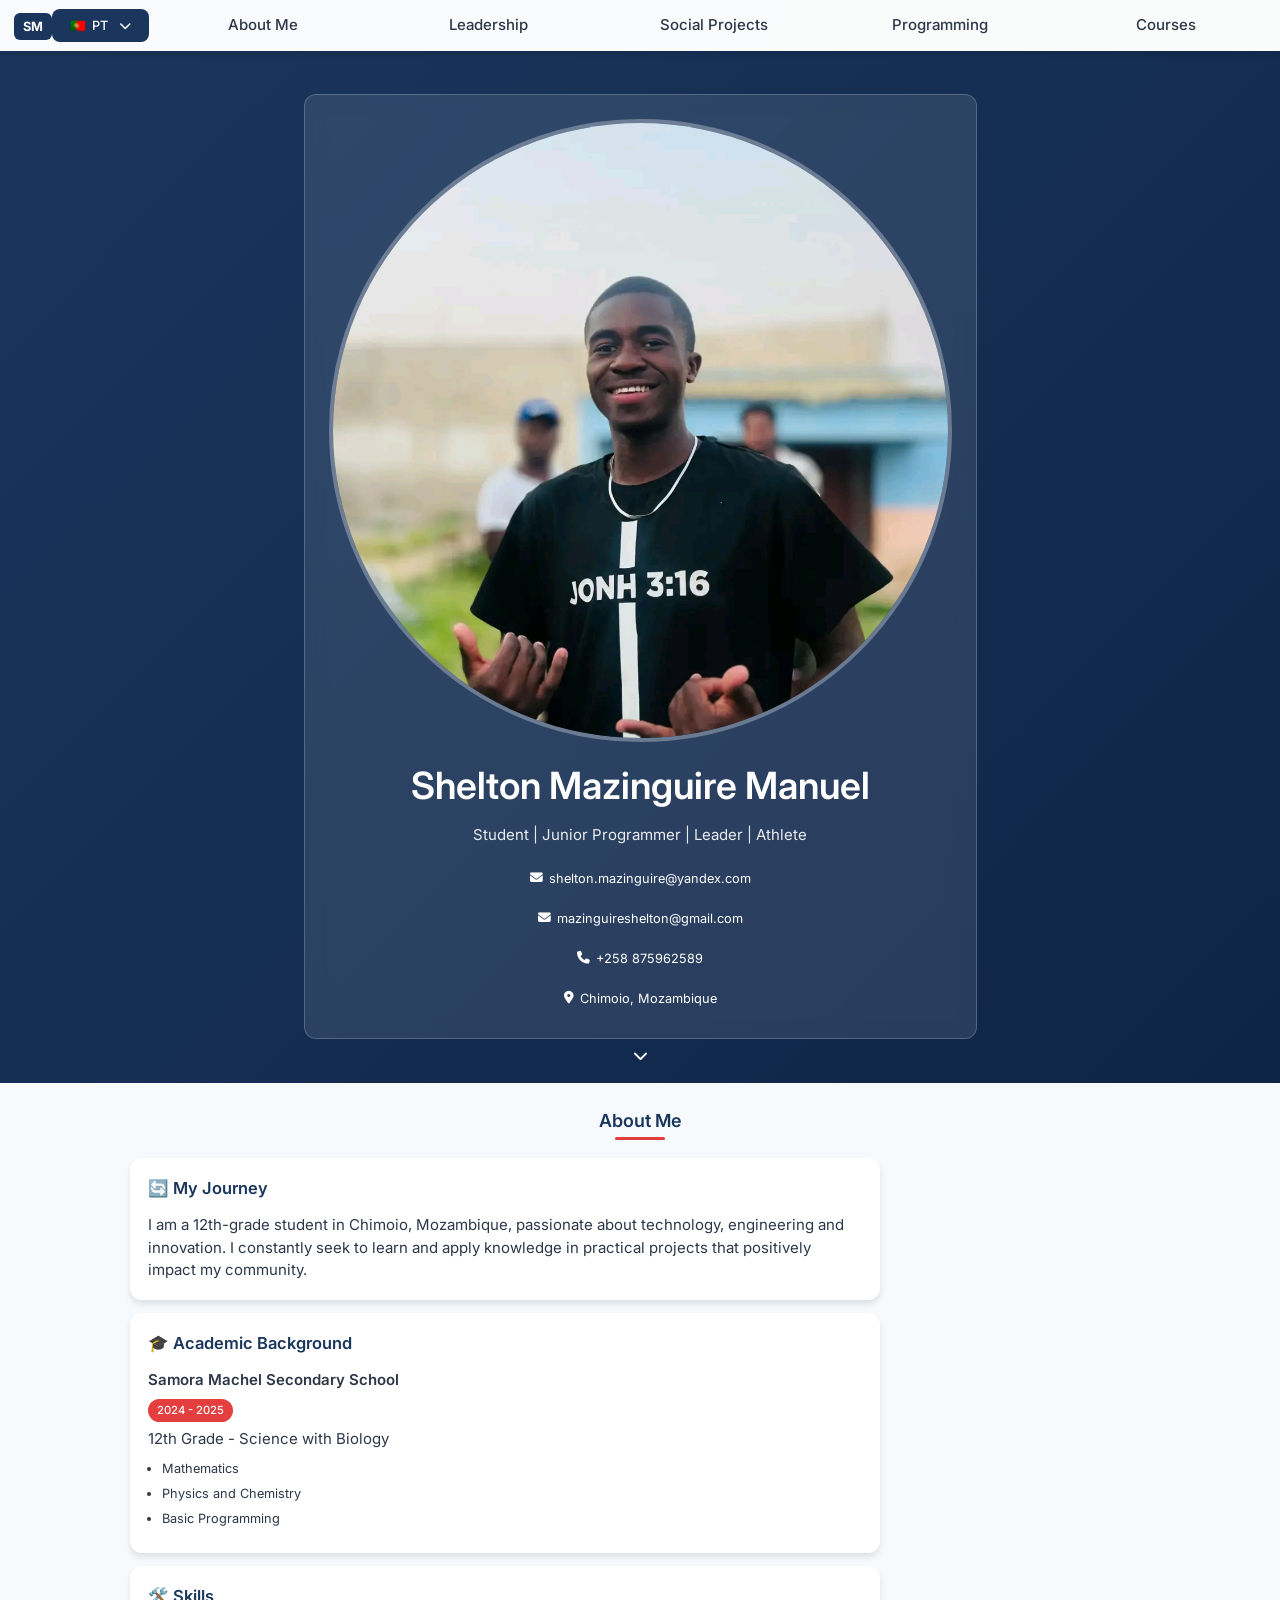
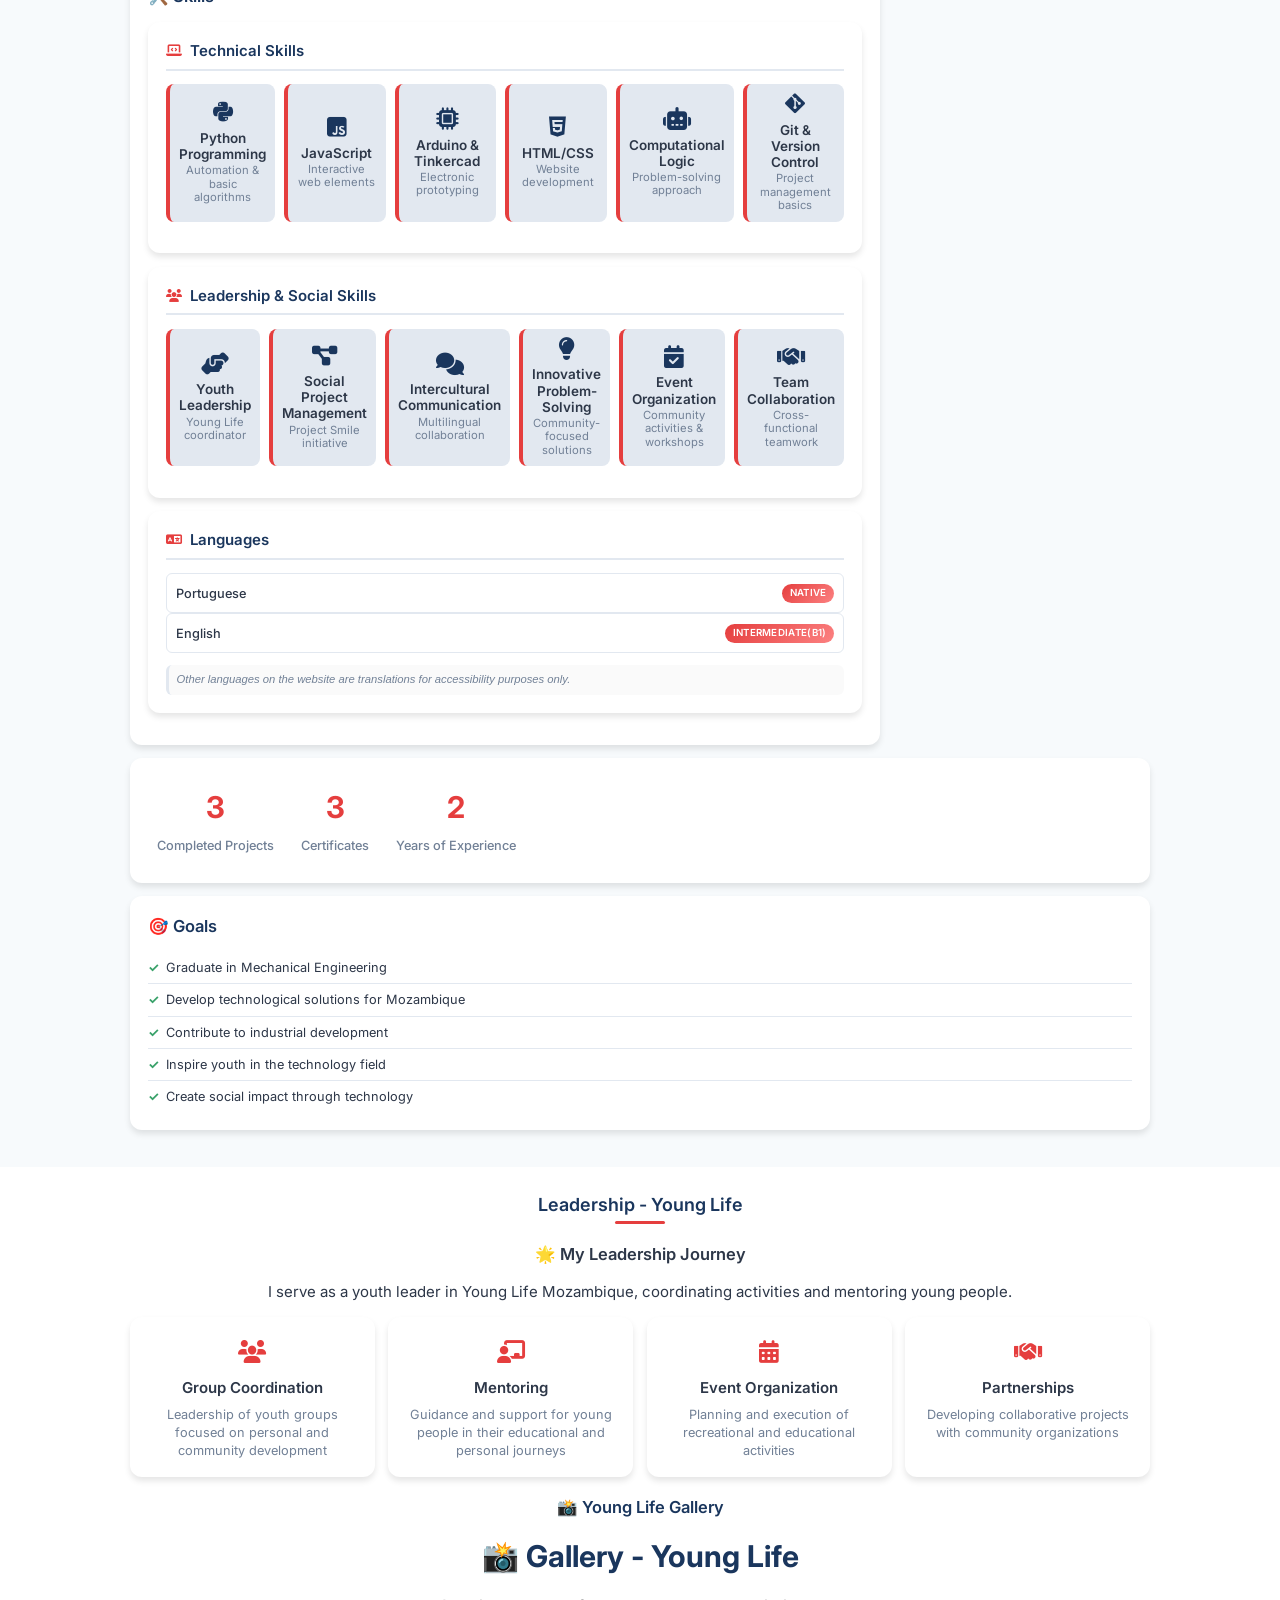
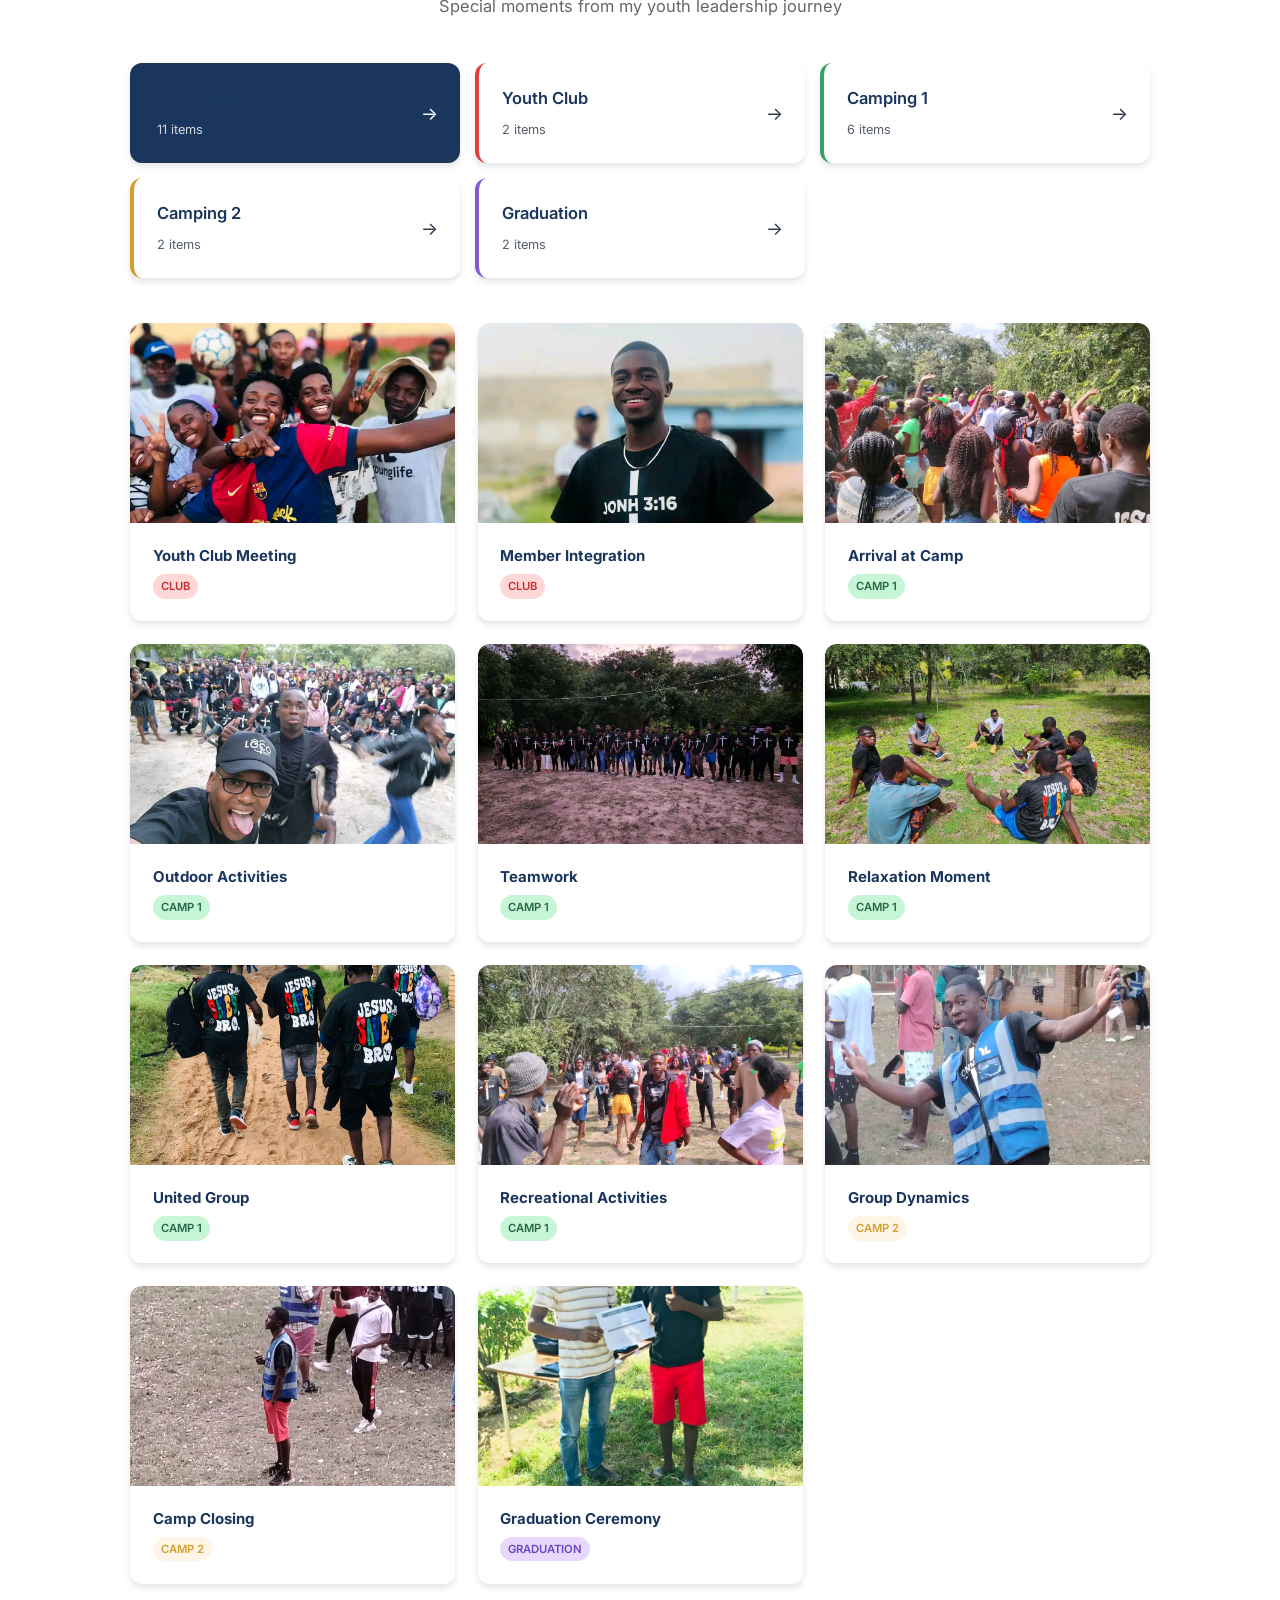
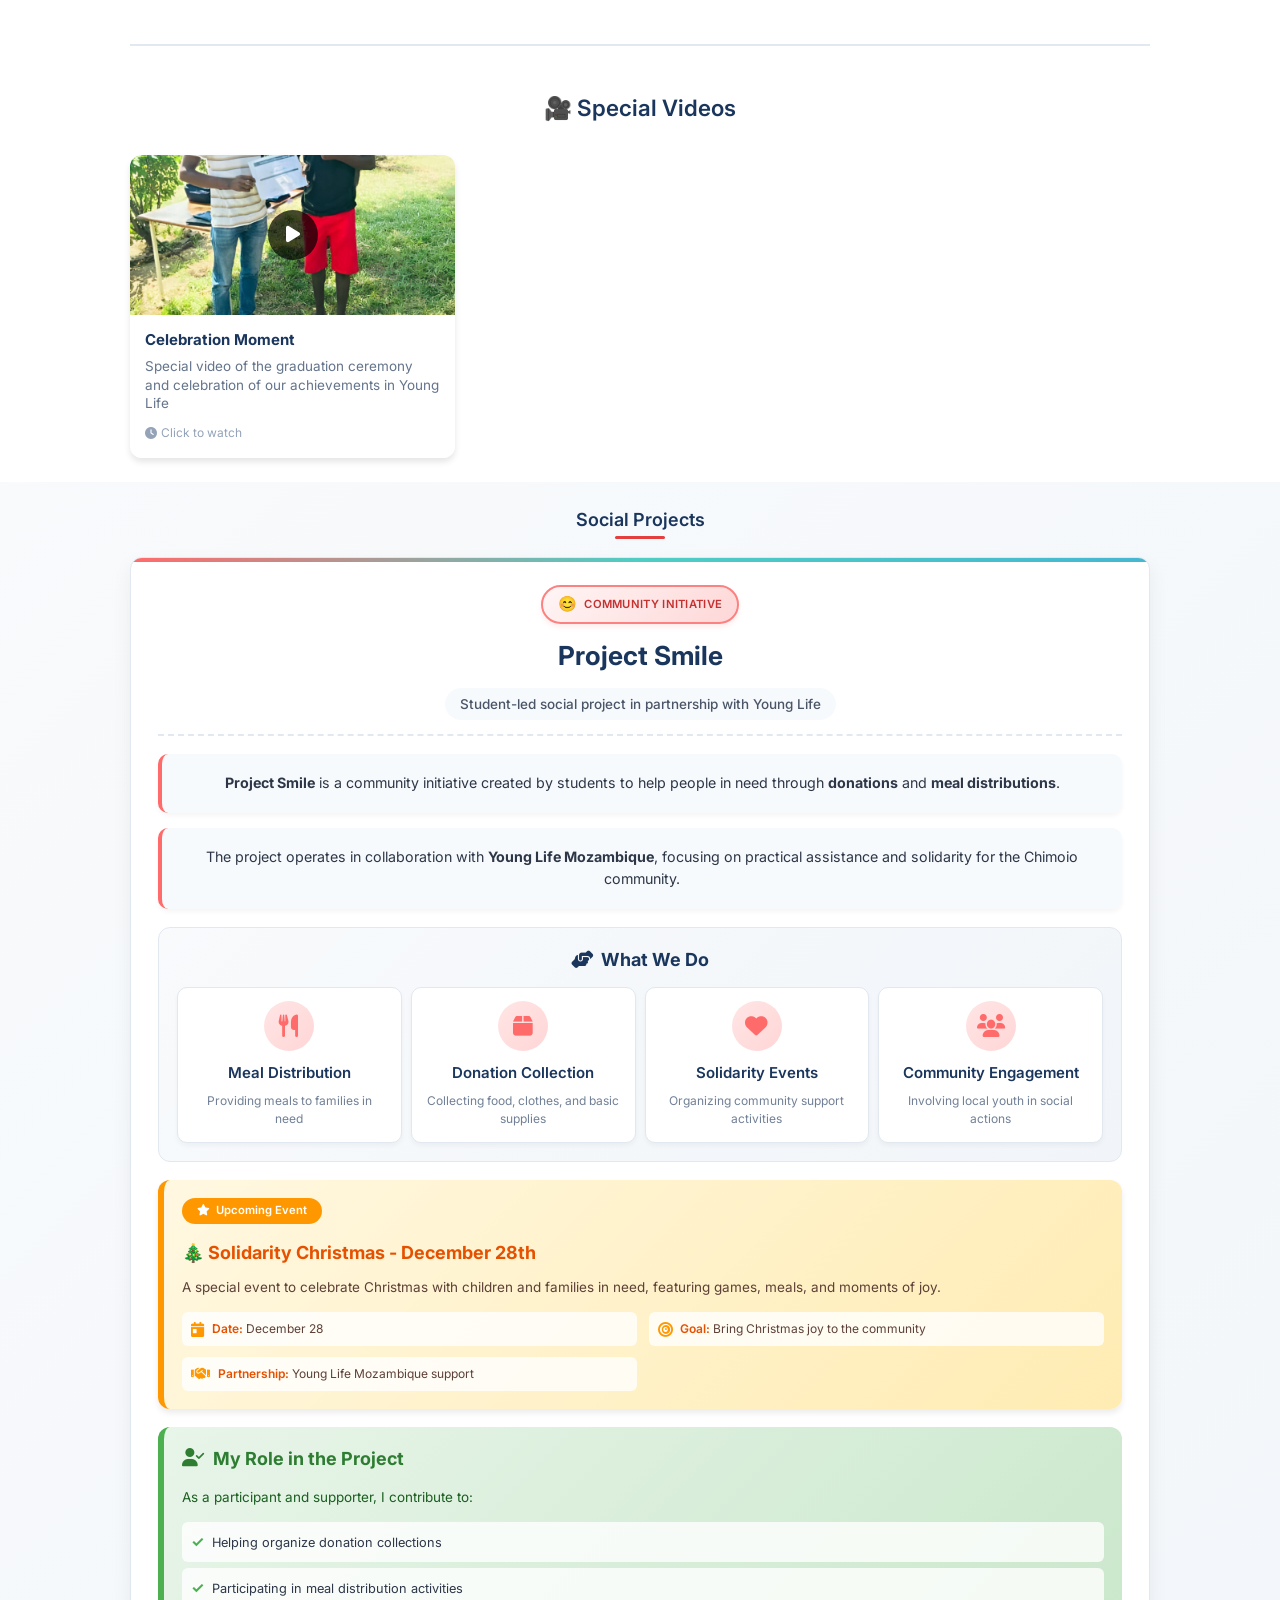
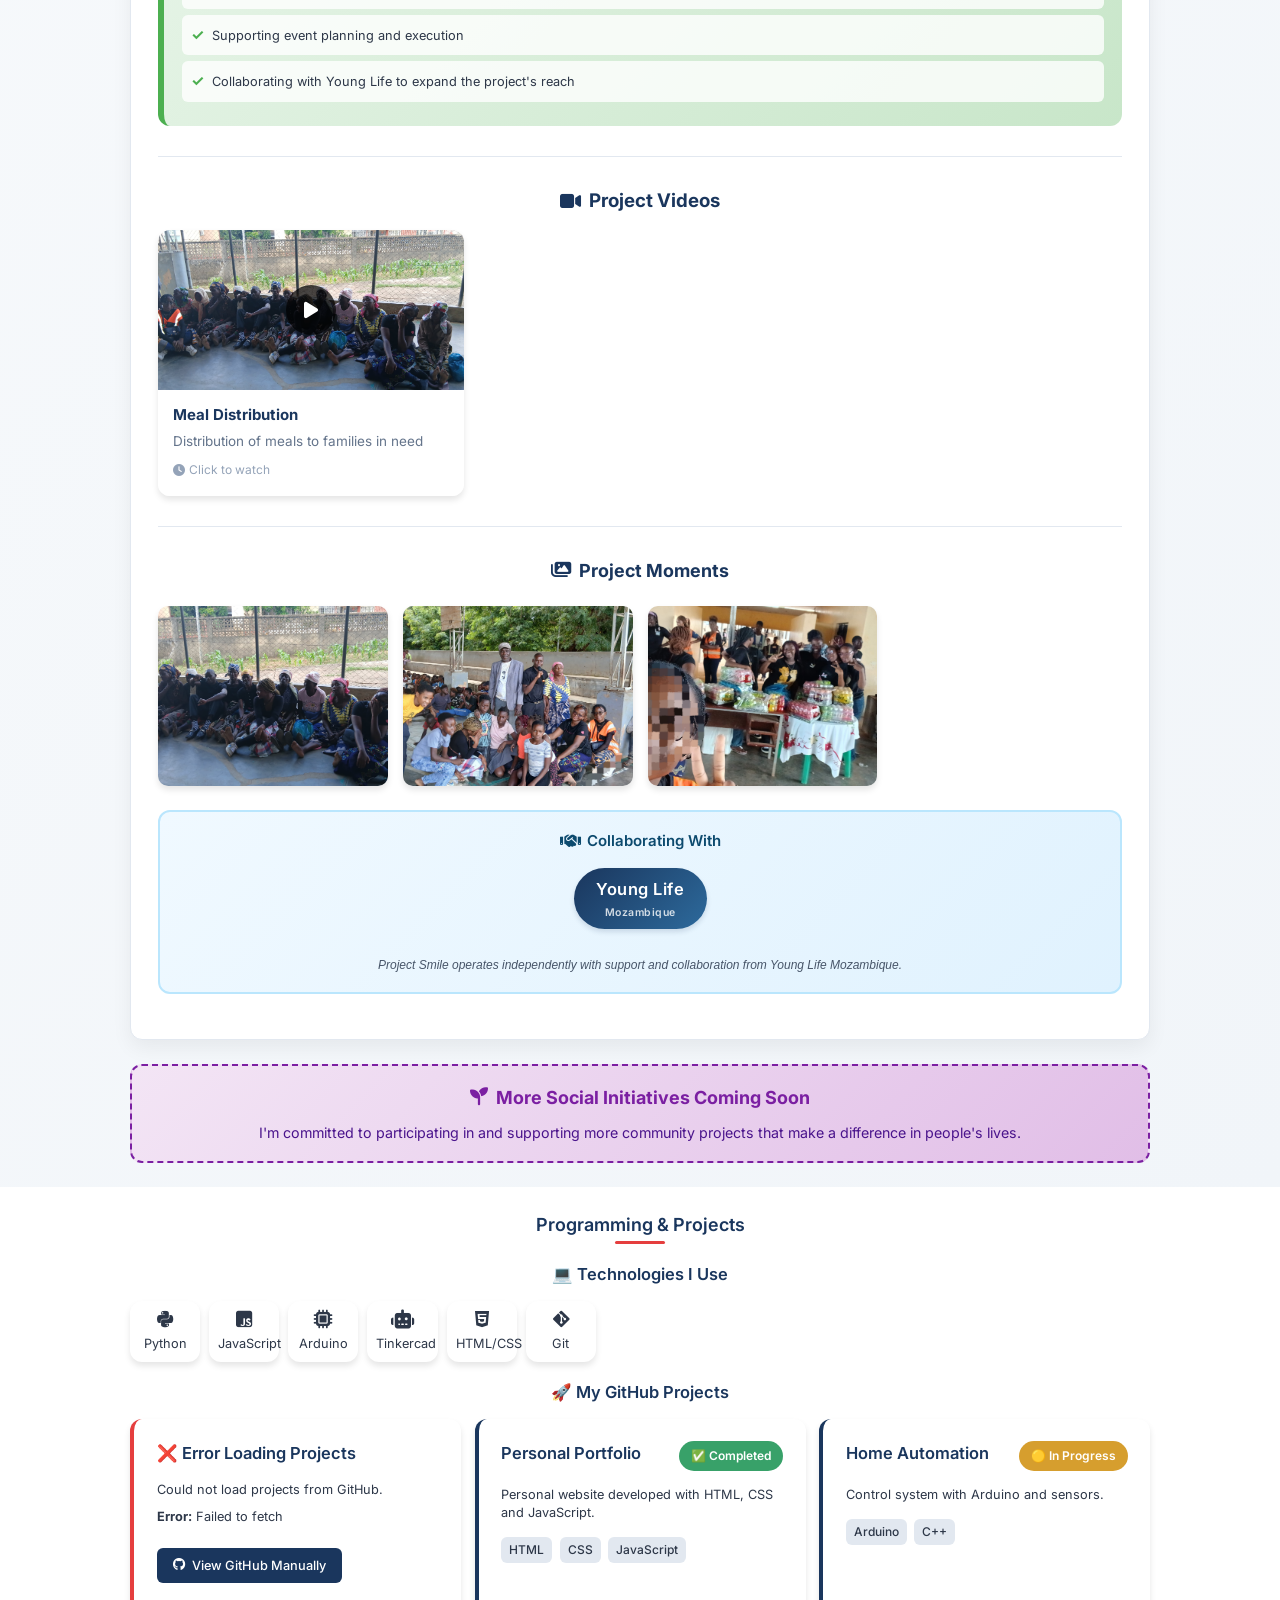
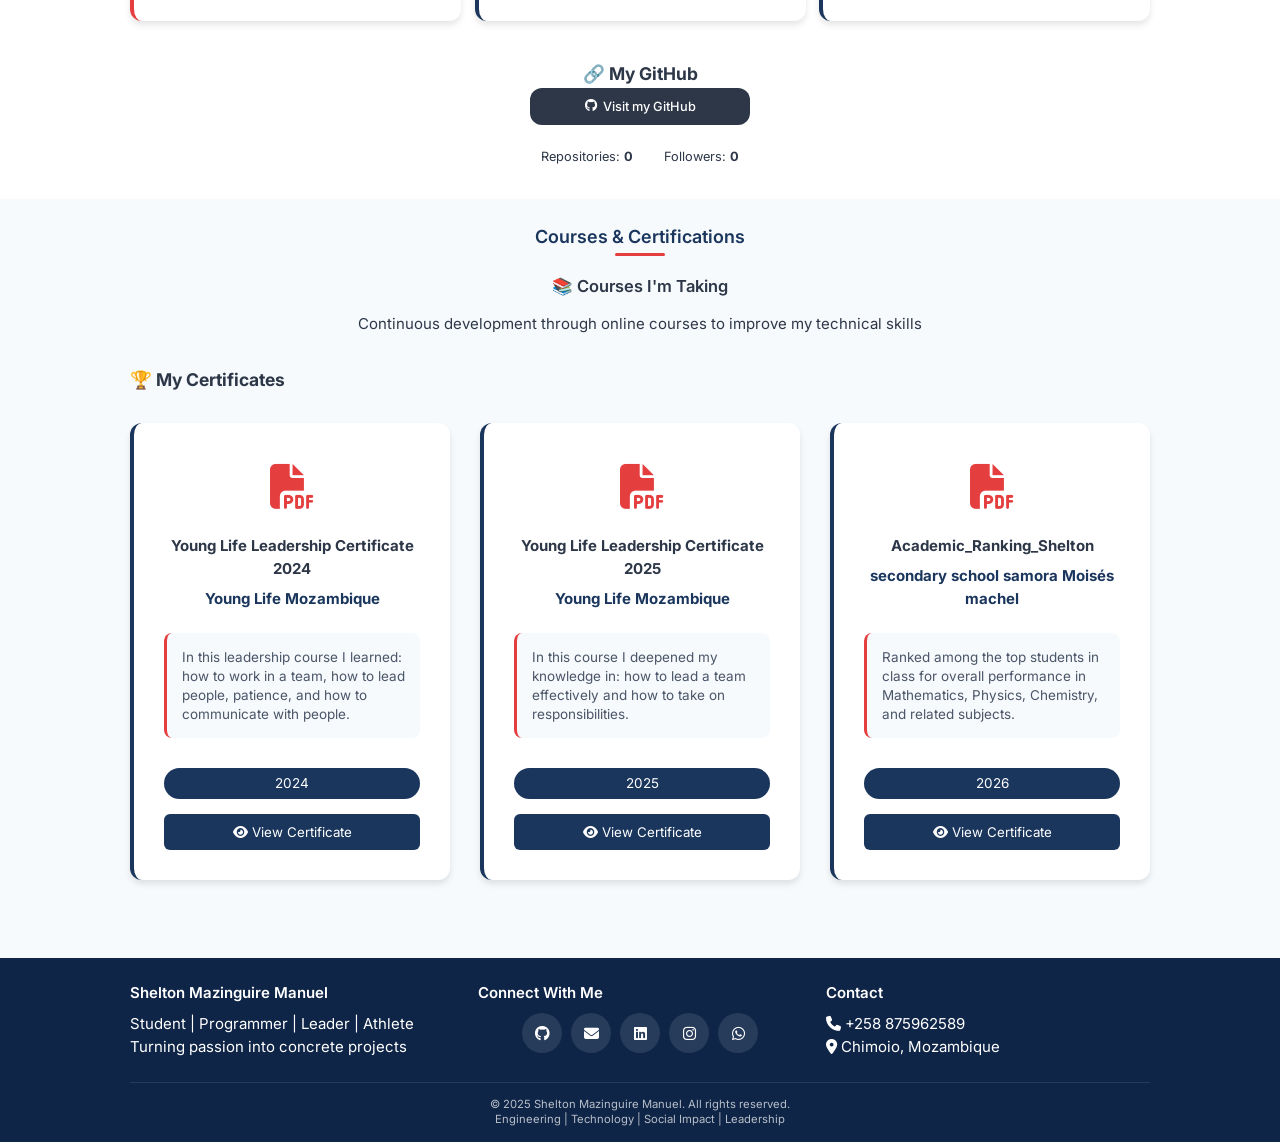
==== commit 4cd3a36b: "Update index.html Update of my biography" ====
--- a/index.html
+++ b/index.html
@@ -141,7 +141,7 @@
                 <div class="sobre-text">
                     <div class="intro-card">
                         <h3 data-key="about.journey">🔄 My Journey</h3>
-                        <p data-key="about.journeyText">I am a 12th grade student in Chimoio, Mozambique, with a passion for technology, engineering, and innovation. I constantly seek to learn and apply knowledge in practical projects that can positively impact my community.</p>
+                        <p data-key="about.journeyText">I am a recent secondary school graduate from Chimoio, Mozambique, with a strong academic background in science and a growing focus on engineering and applied technology. I am particularly interested in using computational tools and technical systems to address real-world challenges in developing communities. Through programming projects, academic excellence, and youth leadership initiatives, I have developed a disciplined and problem-solving mindset aimed at building a solid foundation for a future career in engineering.</p>
                     </div>
                     
                     <div class="education-card">
@@ -149,7 +149,7 @@
                         <div class="education-item">
                             <h4 data-key="about.school">Samora Machel Secondary School</h4>
                             <span class="year" data-key="about.year">2024 - 2025</span>
-                            <p data-key="about.grade">12th Grade - Science with Biology</p>
+                            <p data-key="about.grade">12th Grade - Science </p>
                             <ul>
                                 <li data-key="about.subject1">Mathematics</li>
                                 <li data-key="about.subject2">Physics and Chemistry</li>
